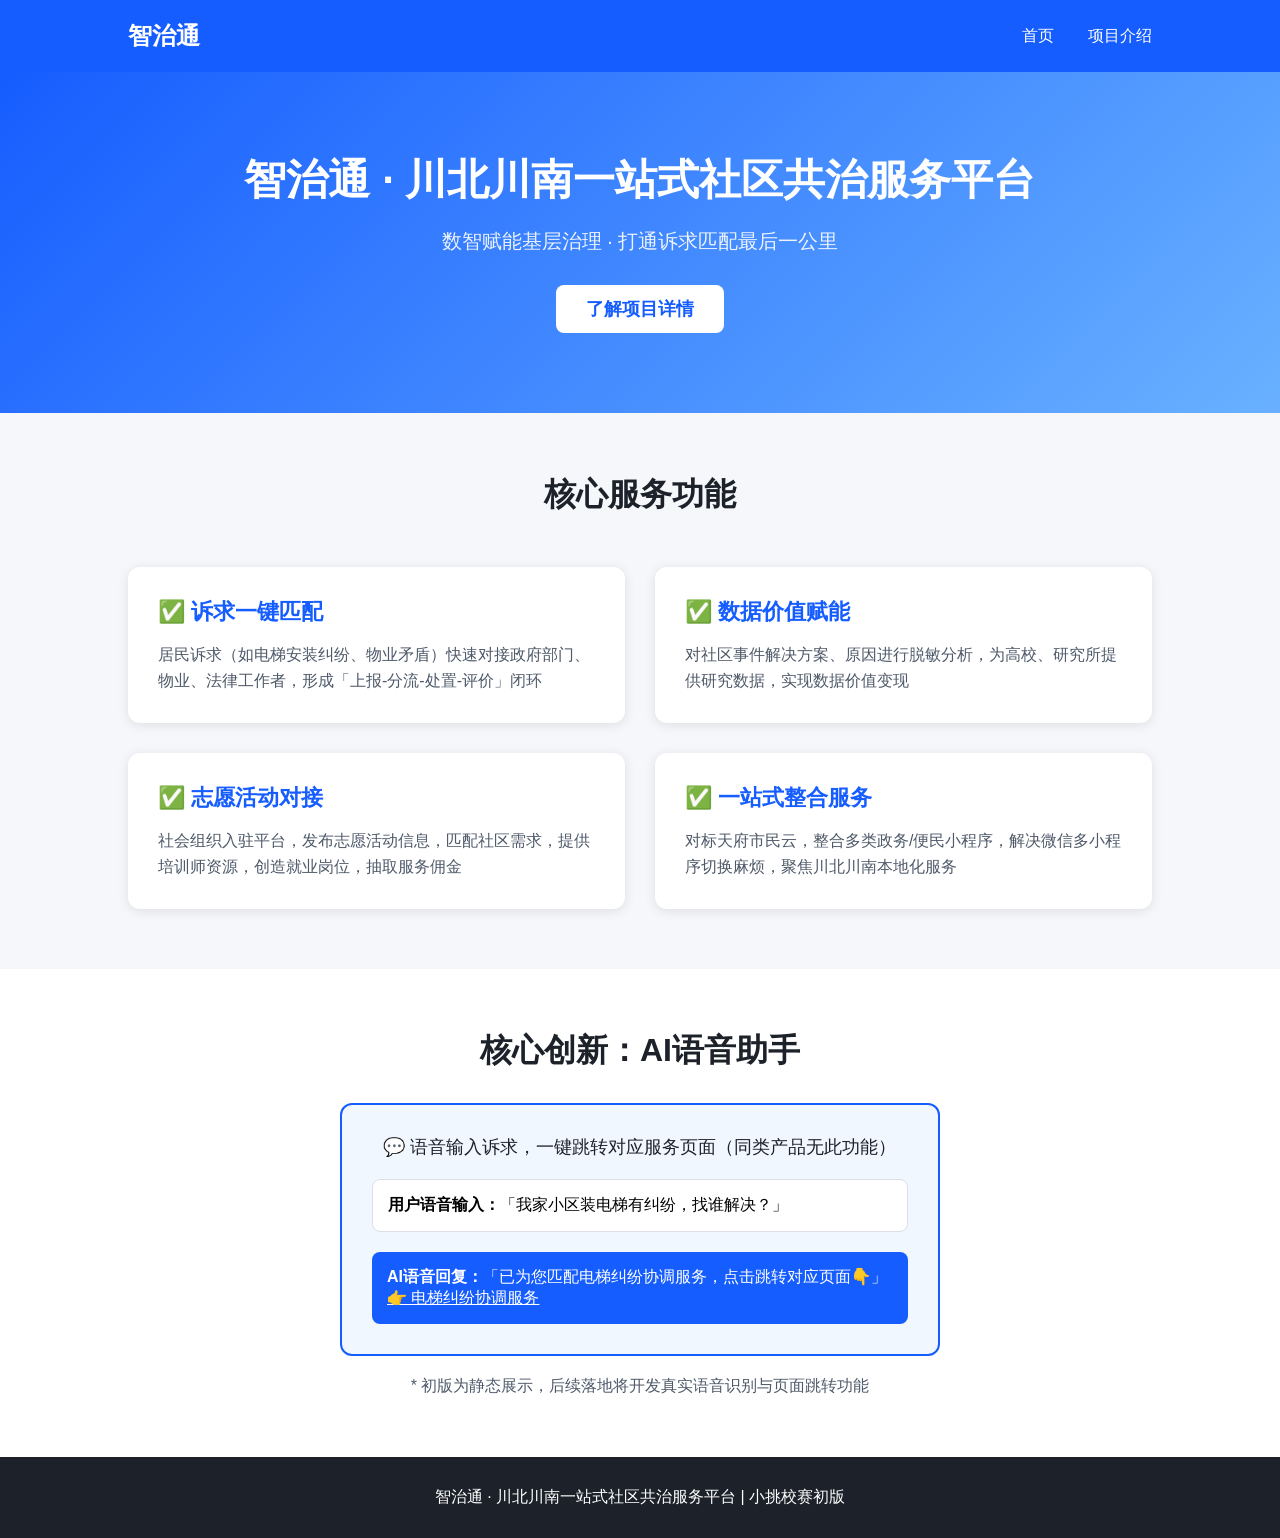
==== index.html @ 87e608eb "Add files via upload" ====
<!DOCTYPE html>
<html lang="zh-CN">
<head>
    <meta charset="UTF-8">
    <meta name="viewport" content="width=device-width, initial-scale=1.0">
    <title>智治通 - 川北川南一站式社区共治服务平台</title>
    <style>
        * {
            margin: 0;
            padding: 0;
            box-sizing: border-box;
            font-family: "微软雅黑", sans-serif;
        }
        /* 顶部导航 */
        .header {
            background: #165DFF;
            color: white;
            padding: 20px 10%;
            display: flex;
            justify-content: space-between;
            align-items: center;
        }
        .logo {
            font-size: 24px;
            font-weight: bold;
        }
        .nav a {
            color: white;
            text-decoration: none;
            margin-left: 30px;
            font-size: 16px;
        }
        /* 首页banner */
        .banner {
            background: linear-gradient(135deg, #165DFF 0%, #69b1ff 100%);
            color: white;
            padding: 80px 10%;
            text-align: center;
        }
        .banner h1 {
            font-size: 42px;
            margin-bottom: 20px;
        }
        .banner p {
            font-size: 20px;
            margin-bottom: 30px;
            opacity: 0.9;
        }
        .banner .btn {
            display: inline-block;
            background: white;
            color: #165DFF;
            padding: 12px 30px;
            border-radius: 8px;
            text-decoration: none;
            font-size: 18px;
            font-weight: bold;
        }
        /* 核心功能模块 */
        .features {
            padding: 60px 10%;
            background: #f5f7fa;
        }
        .features h2 {
            text-align: center;
            font-size: 32px;
            color: #1d2129;
            margin-bottom: 50px;
        }
        .feature-list {
            display: grid;
            grid-template-columns: repeat(2, 1fr);
            gap: 30px;
        }
        .feature-item {
            background: white;
            padding: 30px;
            border-radius: 12px;
            box-shadow: 0 2px 12px rgba(0,0,0,0.1);
        }
        .feature-item h3 {
            color: #165DFF;
            font-size: 22px;
            margin-bottom: 15px;
        }
        .feature-item p {
            color: #4e5969;
            font-size: 16px;
            line-height: 1.6;
        }
        /* AI语音创新模块 */
        .ai-section {
            padding: 60px 10%;
            background: white;
            text-align: center;
        }
        .ai-section h2 {
            font-size: 32px;
            color: #1d2129;
            margin-bottom: 30px;
        }
        .ai-demo {
            background: #f0f7ff;
            border: 2px solid #165DFF;
            border-radius: 12px;
            padding: 30px;
            max-width: 600px;
            margin: 0 auto;
        }
        .ai-demo p {
            font-size: 18px;
            color: #1d2129;
            margin-bottom: 15px;
        }
        .ai-demo .ai-input {
            background: white;
            border: 1px solid #dcdfe6;
            border-radius: 8px;
            padding: 15px;
            margin: 20px 0;
            text-align: left;
        }
        .ai-demo .ai-reply {
            background: #165DFF;
            color: white;
            border-radius: 8px;
            padding: 15px;
            text-align: left;
        }
        .ai-demo .ai-reply a {
            color: white;
            text-decoration: underline;
        }
        /* 底部 */
        .footer {
            background: #1d2129;
            color: white;
            text-align: center;
            padding: 30px 10%;
        }
    </style>
</head>
<body>
<!-- 顶部导航 -->
<div class="header">
    <div class="logo">智治通</div>
    <div class="nav">
        <a href="index.html">首页</a>
        <a href="project.html">项目介绍</a>
    </div>
</div>

<!-- 首页Banner -->
<div class="banner">
    <h1>智治通 · 川北川南一站式社区共治服务平台</h1>
    <p>数智赋能基层治理 · 打通诉求匹配最后一公里</p>
    <a href="project.html" class="btn">了解项目详情</a>
</div>

<!-- 核心功能模块 -->
<div class="features">
    <h2>核心服务功能</h2>
    <div class="feature-list">
        <div class="feature-item">
            <h3>✅ 诉求一键匹配</h3>
            <p>居民诉求（如电梯安装纠纷、物业矛盾）快速对接政府部门、物业、法律工作者，形成「上报-分流-处置-评价」闭环</p>
        </div>
        <div class="feature-item">
            <h3>✅ 数据价值赋能</h3>
            <p>对社区事件解决方案、原因进行脱敏分析，为高校、研究所提供研究数据，实现数据价值变现</p>
        </div>
        <div class="feature-item">
            <h3>✅ 志愿活动对接</h3>
            <p>社会组织入驻平台，发布志愿活动信息，匹配社区需求，提供培训师资源，创造就业岗位，抽取服务佣金</p>
        </div>
        <div class="feature-item">
            <h3>✅ 一站式整合服务</h3>
            <p>对标天府市民云，整合多类政务/便民小程序，解决微信多小程序切换麻烦，聚焦川北川南本地化服务</p>
        </div>
    </div>
</div>

<!-- AI语音创新模块（初版静态展示，后续可加真功能） -->
<div class="ai-section">
    <h2>核心创新：AI语音助手</h2>
    <div class="ai-demo">
        <p>💬 语音输入诉求，一键跳转对应服务页面（同类产品无此功能）</p>
        <div class="ai-input">
            <strong>用户语音输入：</strong>「我家小区装电梯有纠纷，找谁解决？」
        </div>
        <div class="ai-reply">
            <strong>AI语音回复：</strong>「已为您匹配电梯纠纷协调服务，点击跳转对应页面👇」<br>
            <a href="#">👉 电梯纠纷协调服务</a>
        </div>
    </div>
    <p style="margin-top:20px; color:#4e5969;">* 初版为静态展示，后续落地将开发真实语音识别与页面跳转功能</p>
</div>

<!-- 底部 -->
<div class="footer">
    <p>智治通 · 川北川南一站式社区共治服务平台 | 小挑校赛初版</p>
</div>
</body>
</html>
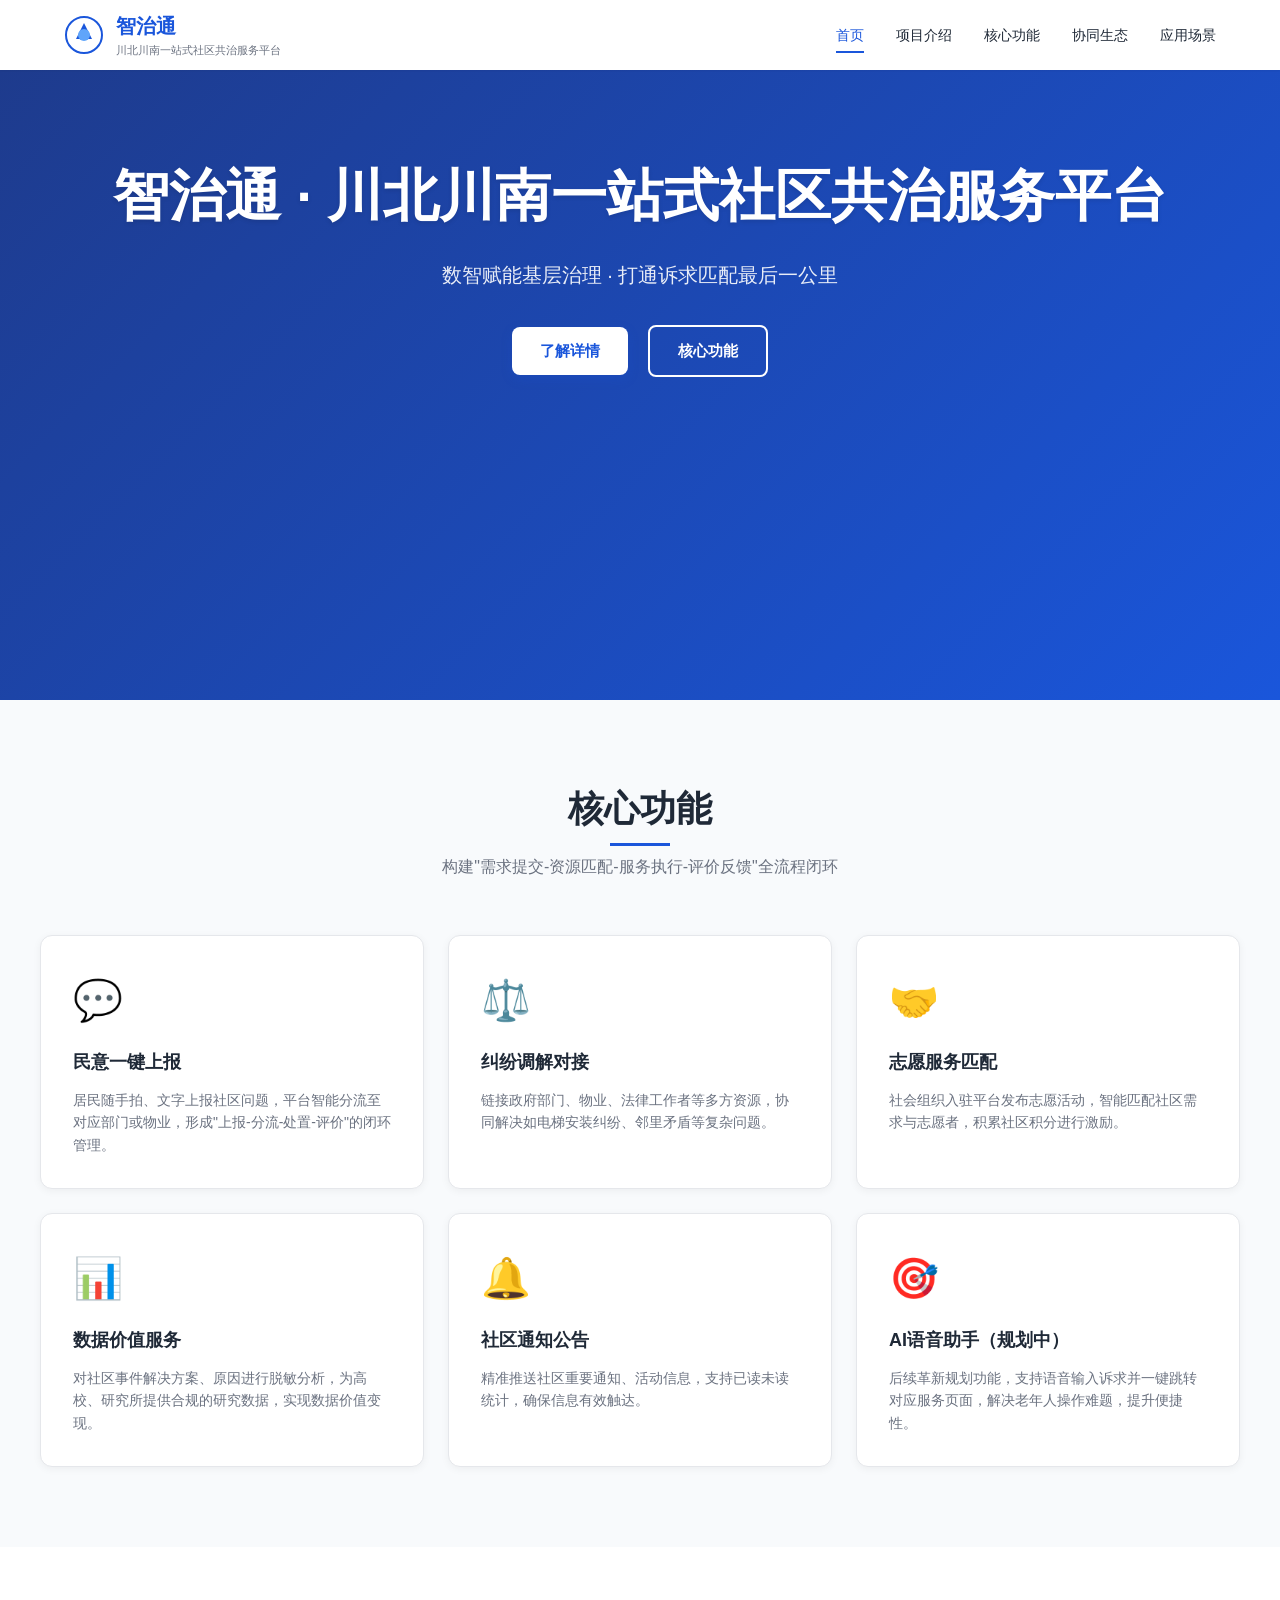
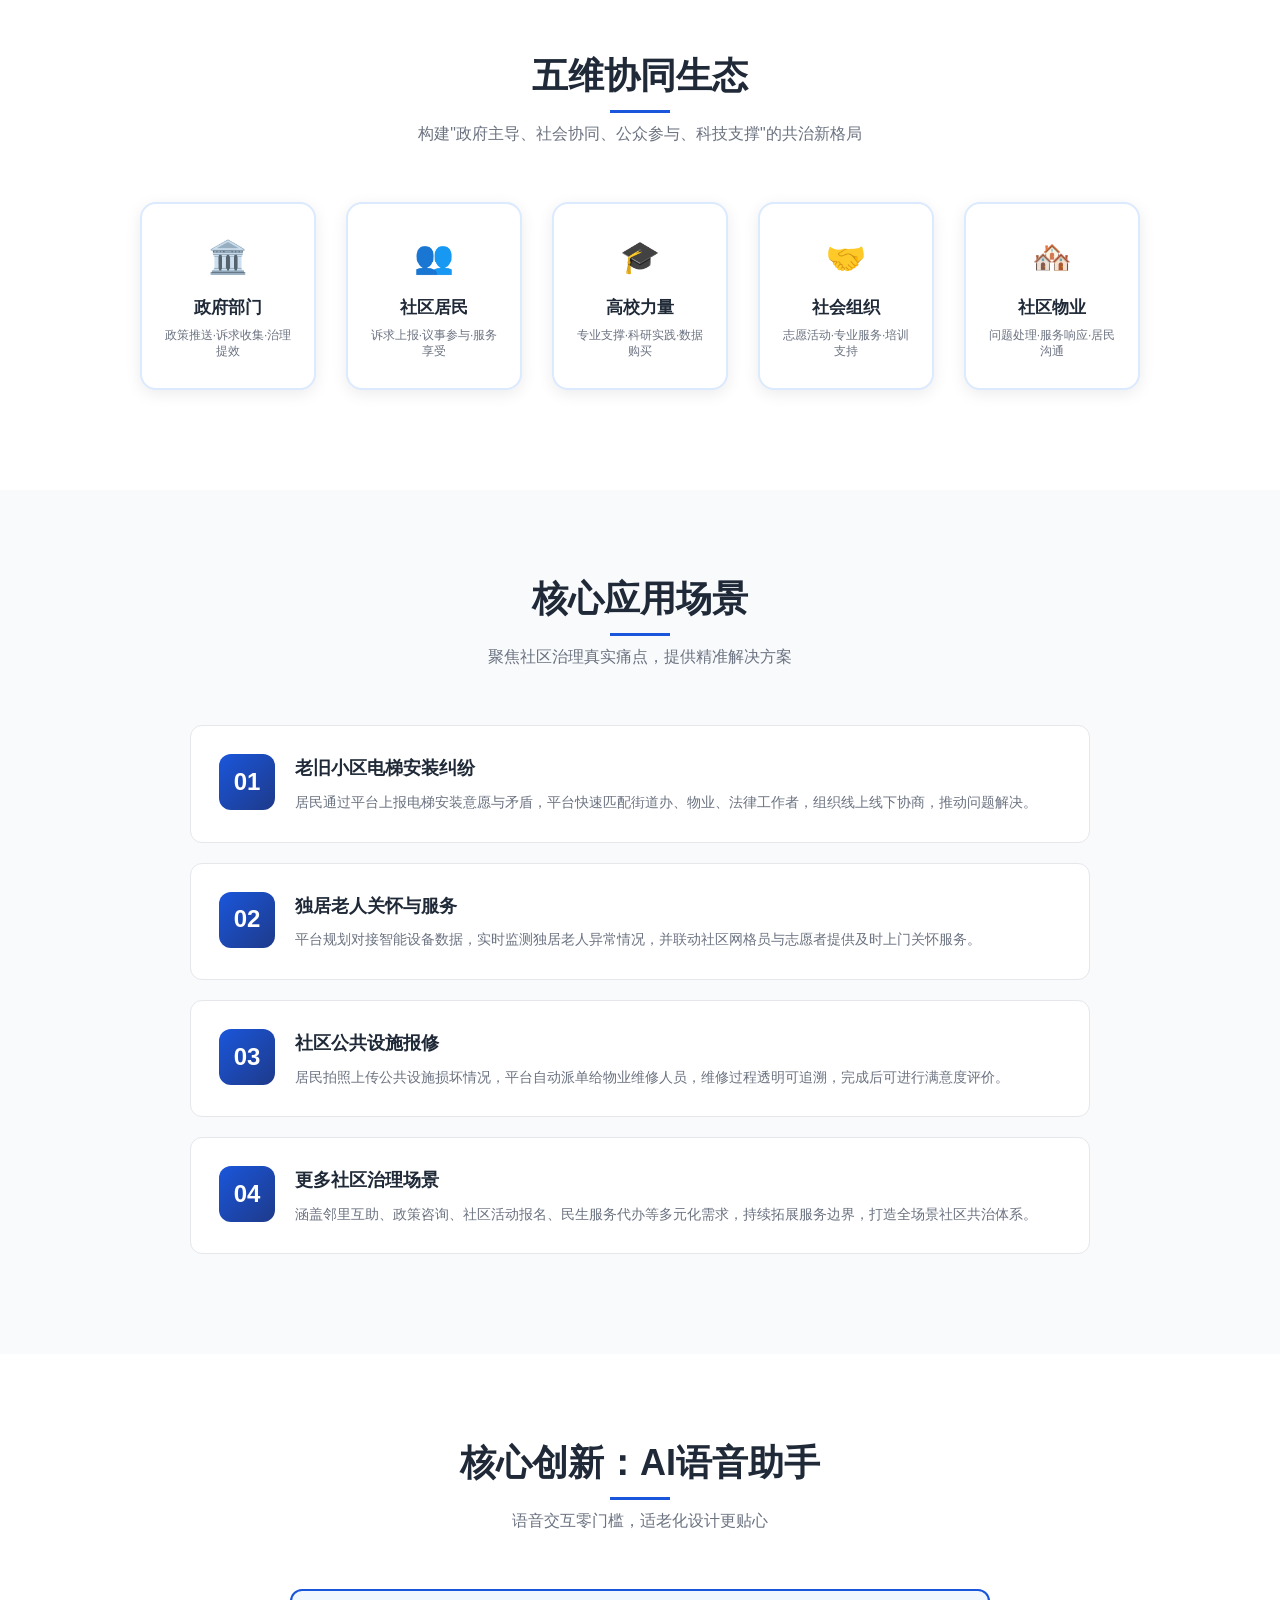
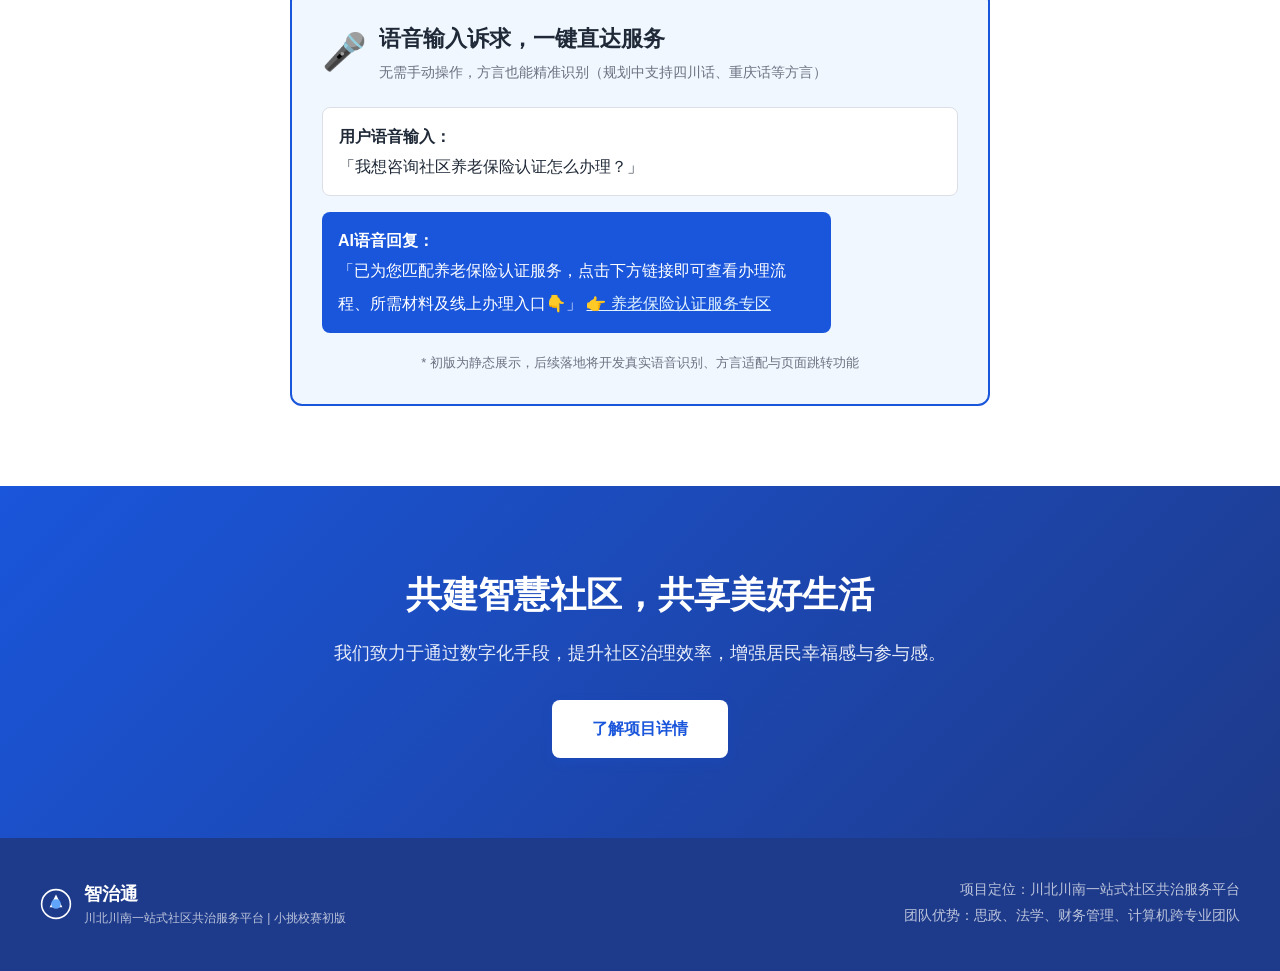
==== commit 25394c07: "Update index.html aa" ====
--- a/index.html
+++ b/index.html
@@ -1,204 +1,715 @@
 <!DOCTYPE html>
 <html lang="zh-CN">
 <head>
-    <meta charset="UTF-8">
-    <meta name="viewport" content="width=device-width, initial-scale=1.0">
-    <title>智治通 - 川北川南一站式社区共治服务平台</title>
-    <style>
-        * {
-            margin: 0;
-            padding: 0;
-            box-sizing: border-box;
-            font-family: "微软雅黑", sans-serif;
-        }
-        /* 顶部导航 */
-        .header {
-            background: #165DFF;
-            color: white;
-            padding: 20px 10%;
-            display: flex;
-            justify-content: space-between;
-            align-items: center;
-        }
-        .logo {
-            font-size: 24px;
-            font-weight: bold;
-        }
-        .nav a {
-            color: white;
-            text-decoration: none;
-            margin-left: 30px;
-            font-size: 16px;
-        }
-        /* 首页banner */
-        .banner {
-            background: linear-gradient(135deg, #165DFF 0%, #69b1ff 100%);
-            color: white;
-            padding: 80px 10%;
-            text-align: center;
-        }
-        .banner h1 {
-            font-size: 42px;
-            margin-bottom: 20px;
-        }
-        .banner p {
-            font-size: 20px;
-            margin-bottom: 30px;
-            opacity: 0.9;
-        }
-        .banner .btn {
-            display: inline-block;
-            background: white;
-            color: #165DFF;
-            padding: 12px 30px;
-            border-radius: 8px;
-            text-decoration: none;
-            font-size: 18px;
-            font-weight: bold;
-        }
-        /* 核心功能模块 */
-        .features {
-            padding: 60px 10%;
-            background: #f5f7fa;
-        }
-        .features h2 {
-            text-align: center;
-            font-size: 32px;
-            color: #1d2129;
-            margin-bottom: 50px;
-        }
-        .feature-list {
-            display: grid;
-            grid-template-columns: repeat(2, 1fr);
-            gap: 30px;
-        }
-        .feature-item {
-            background: white;
-            padding: 30px;
-            border-radius: 12px;
-            box-shadow: 0 2px 12px rgba(0,0,0,0.1);
-        }
-        .feature-item h3 {
-            color: #165DFF;
-            font-size: 22px;
-            margin-bottom: 15px;
-        }
-        .feature-item p {
-            color: #4e5969;
-            font-size: 16px;
-            line-height: 1.6;
-        }
-        /* AI语音创新模块 */
-        .ai-section {
-            padding: 60px 10%;
-            background: white;
-            text-align: center;
-        }
-        .ai-section h2 {
-            font-size: 32px;
-            color: #1d2129;
-            margin-bottom: 30px;
-        }
-        .ai-demo {
-            background: #f0f7ff;
-            border: 2px solid #165DFF;
-            border-radius: 12px;
-            padding: 30px;
-            max-width: 600px;
-            margin: 0 auto;
-        }
-        .ai-demo p {
-            font-size: 18px;
-            color: #1d2129;
-            margin-bottom: 15px;
-        }
-        .ai-demo .ai-input {
-            background: white;
-            border: 1px solid #dcdfe6;
-            border-radius: 8px;
-            padding: 15px;
-            margin: 20px 0;
-            text-align: left;
-        }
-        .ai-demo .ai-reply {
-            background: #165DFF;
-            color: white;
-            border-radius: 8px;
-            padding: 15px;
-            text-align: left;
-        }
-        .ai-demo .ai-reply a {
-            color: white;
-            text-decoration: underline;
-        }
-        /* 底部 */
-        .footer {
-            background: #1d2129;
-            color: white;
-            text-align: center;
-            padding: 30px 10%;
-        }
-    </style>
+  <meta charset="UTF-8">
+  <meta name="viewport" content="width=device-width, initial-scale=1.0">
+  <title>智治通 · 川北川南一站式社区共治服务平台</title>
+  <style>
+    /* ==================== 全局样式 ==================== */
+    * { margin: 0; padding: 0; box-sizing: border-box; }
+    body {
+      font-family: -apple-system, BlinkMacSystemFont, "Segoe UI", "PingFang SC", "Hiragino Sans GB", "Microsoft YaHei", sans-serif;
+      color: #1f2937;
+      background-color: #f8fafc;
+      line-height: 1.6;
+    }
+    /* ==================== 导航栏 ==================== */
+    .navbar {
+      background: #ffffff;
+      box-shadow: 0 1px 2px rgba(0,0,0,0.05);
+      position: fixed;
+      top: 0;
+      left: 0;
+      right: 0;
+      z-index: 1000;
+      height: 70px;
+    }
+    .nav-container {
+      max-width: 1200px;
+      margin: 0 auto;
+      padding: 0 24px;
+      height: 100%;
+      display: flex;
+      justify-content: space-between;
+      align-items: center;
+    }
+    .nav-brand {
+      display: flex;
+      align-items: center;
+      gap: 12px;
+    }
+    .brand-logo {
+      display: flex;
+      align-items: center;
+    }
+    .brand-text {
+      display: flex;
+      flex-direction: column;
+    }
+    .brand-name {
+      font-size: 20px;
+      font-weight: 700;
+      color: #1a56db;
+    }
+    .brand-slogan {
+      font-size: 11px;
+      color: #6b7280;
+    }
+    .nav-menu {
+      display: flex;
+      list-style: none;
+      gap: 32px;
+    }
+    .nav-menu a {
+      text-decoration: none;
+      color: #1f2937;
+      font-size: 14px;
+      font-weight: 500;
+      padding: 8px 0;
+      border-bottom: 2px solid transparent;
+      transition: all 0.3s;
+    }
+    .nav-menu a:hover, .nav-menu a.active {
+      color: #1a56db;
+      border-bottom-color: #1a56db;
+    }
+    /* ==================== Hero 区域 ==================== */
+    .hero {
+      background: linear-gradient(135deg, #1e3a8a 0%, #1a56db 100%);
+      color: white;
+      padding: 160px 24px 120px;
+      min-height: 700px;
+      position: relative;
+      overflow: hidden;
+    }
+    .hero::before {
+      content: '';
+      position: absolute;
+      top: 0;
+      left: 0;
+      right: 0;
+      bottom: 0;
+      /* 替换为社区相关背景图（邻里互动场景） */
+      background: url('https://picsum.photos/id/1048/1920/1080') center/cover;
+      opacity: 0.1;
+    }
+    .hero-container {
+      max-width: 1200px;
+      margin: 0 auto;
+      text-align: center;
+      position: relative;
+      z-index: 1;
+    }
+    .hero-title {
+      /* 标题字体放大 */
+      font-size: 56px;
+      font-weight: 700;
+      line-height: 1.3;
+      margin-bottom: 24px;
+      text-shadow: 0 2px 4px rgba(0,0,0,0.1);
+    }
+    .hero-subtitle {
+      /* 副标题字体放大 */
+      font-size: 20px;
+      line-height: 1.8;
+      color: rgba(255,255,255,0.9);
+      margin-bottom: 32px;
+    }
+    /* ==================== 按钮样式 ==================== */
+    .btn {
+      padding: 12px 28px;
+      border-radius: 8px;
+      font-size: 15px;
+      font-weight: 600;
+      border: none;
+      cursor: pointer;
+      transition: all 0.3s;
+      text-decoration: none;
+      display: inline-block;
+    }
+    .btn-primary {
+      background: #ffffff;
+      color: #1a56db;
+      box-shadow: 0 4px 12px rgba(26,86,219,0.2);
+    }
+    .btn-primary:hover {
+      transform: translateY(-2px);
+      box-shadow: 0 6px 16px rgba(26,86,219,0.3);
+    }
+    .btn-secondary {
+      background: transparent;
+      color: white;
+      border: 2px solid white;
+      margin-left: 16px;
+    }
+    .btn-secondary:hover {
+      background: rgba(255,255,255,0.1);
+    }
+    /* ==================== 通用 Section 样式 ==================== */
+    section {
+      padding: 80px 24px;
+    }
+    .section-container {
+      max-width: 1200px;
+      margin: 0 auto;
+    }
+    .section-header {
+      text-align: center;
+      margin-bottom: 56px;
+    }
+    .section-title {
+      font-size: 36px;
+      font-weight: 700;
+      color: #1f2937;
+      margin-bottom: 16px;
+      position: relative;
+      display: inline-block;
+    }
+    .section-title::after {
+      content: '';
+      position: absolute;
+      bottom: -8px;
+      left: 50%;
+      transform: translateX(-50%);
+      width: 60px;
+      height: 3px;
+      background: #1a56db;
+    }
+    .section-subtitle {
+      font-size: 16px;
+      color: #6b7280;
+    }
+    /* ==================== 核心功能 ==================== */
+    .features {
+      background: #f8fafc;
+    }
+    .features-grid {
+      display: grid;
+      grid-template-columns: repeat(auto-fit, minmax(350px, 1fr));
+      gap: 24px;
+    }
+    .feature-card {
+      background: #ffffff;
+      border-radius: 12px;
+      padding: 32px;
+      border: 1px solid #e5e7eb;
+      transition: all 0.3s;
+      box-shadow: 0 2px 8px rgba(0,0,0,0.05);
+    }
+    .feature-card:hover {
+      transform: translateY(-6px);
+      box-shadow: 0 8px 24px rgba(0,0,0,0.1);
+      border-color: #1a56db;
+    }
+    .feature-icon {
+      font-size: 40px;
+      margin-bottom: 16px;
+      color: #1a56db;
+    }
+    .feature-title {
+      font-size: 18px;
+      font-weight: 600;
+      color: #1f2937;
+      margin: 16px 0 12px;
+    }
+    .feature-desc {
+      font-size: 14px;
+      color: #6b7280;
+      line-height: 1.6;
+    }
+    /* ==================== 五维协同生态 ==================== */
+    .ecosystem {
+      background: #ffffff;
+      padding: 100px 24px;
+    }
+    .ecosystem-visual {
+      position: relative;
+      max-width: 1000px;
+      margin: 0 auto;
+      display: grid;
+      grid-template-columns: repeat(5, 1fr);
+      gap: 30px;
+    }
+    .ecosystem-node {
+      background: #ffffff;
+      border-radius: 16px;
+      padding: 28px 20px;
+      border: 2px solid #dbeafe;
+      box-shadow: 0 4px 16px rgba(0,0,0,0.08);
+      transition: all 0.3s;
+      text-align: center;
+    }
+    .ecosystem-node:hover {
+      transform: translateY(-8px);
+      box-shadow: 0 8px 24px rgba(26,86,219,0.15);
+      border-color: #1a56db;
+    }
+    .node-icon {
+      font-size: 32px;
+      margin-bottom: 10px;
+      color: #1a56db;
+    }
+    .node-title {
+      font-size: 17px;
+      font-weight: 700;
+      color: #1f2937;
+      margin-bottom: 6px;
+    }
+    .node-desc {
+      font-size: 12px;
+      color: #6b7280;
+      line-height: 1.4;
+    }
+    /* ==================== 应用场景 ==================== */
+    .scenarios {
+      background: #f8fafc;
+    }
+    .scenario-list {
+      max-width: 900px;
+      margin: 0 auto;
+    }
+    .scenario-item {
+      display: flex;
+      gap: 20px;
+      background: #ffffff;
+      border-radius: 12px;
+      padding: 28px;
+      margin-bottom: 20px;
+      border: 1px solid #e5e7eb;
+      transition: all 0.3s;
+    }
+    .scenario-item:hover {
+      box-shadow: 0 6px 16px rgba(0,0,0,0.08);
+    }
+    .scenario-number {
+      width: 56px;
+      height: 56px;
+      background: linear-gradient(135deg, #1a56db 0%, #1e3a8a 100%);
+      color: white;
+      font-size: 24px;
+      font-weight: 700;
+      border-radius: 12px;
+      display: flex;
+      align-items: center;
+      justify-content: center;
+      flex-shrink: 0;
+    }
+    .scenario-title {
+      font-size: 18px;
+      font-weight: 600;
+      color: #1f2937;
+      margin-bottom: 8px;
+    }
+    .scenario-desc {
+      font-size: 14px;
+      color: #6b7280;
+    }
+    /* ==================== AI语音助手模块 ==================== */
+    .ai-section {
+      background: #ffffff;
+      padding: 80px 24px;
+    }
+    .ai-demo {
+      background: #f0f7ff;
+      border: 2px solid #1a56db;
+      border-radius: 12px;
+      padding: 30px;
+      max-width: 700px;
+      margin: 0 auto;
+    }
+    .ai-demo-header {
+      display: flex;
+      align-items: center;
+      gap: 12px;
+      margin-bottom: 24px;
+    }
+    .ai-icon {
+      font-size: 36px;
+      color: #1a56db;
+    }
+    .ai-header-text h3 {
+      font-size: 22px;
+      color: #1f2937;
+      margin-bottom: 4px;
+    }
+    .ai-header-text p {
+      font-size: 14px;
+      color: #6b7280;
+    }
+    .ai-interaction {
+      display: flex;
+      flex-direction: column;
+      gap: 16px;
+    }
+    .ai-input, .ai-reply {
+      border-radius: 8px;
+      padding: 16px;
+      text-align: left;
+    }
+    .ai-input {
+      background: white;
+      border: 1px solid #dcdfe6;
+    }
+    .ai-reply {
+      background: #1a56db;
+      color: white;
+      align-self: flex-start;
+      max-width: 80%;
+    }
+    .ai-input strong, .ai-reply strong {
+      display: block;
+      margin-bottom: 4px;
+    }
+    .ai-note {
+      margin-top: 20px;
+      font-size: 13px;
+      color: #6b7280;
+      text-align: center;
+    }
+    /* ==================== CTA 区域 ==================== */
+    .cta {
+      background: linear-gradient(135deg, #1a56db 0%, #1e3a8a 100%);
+      color: white;
+      text-align: center;
+      padding: 80px 24px;
+    }
+    .cta-container {
+      max-width: 800px;
+      margin: 0 auto;
+    }
+    .cta-title {
+      font-size: 36px;
+      font-weight: 700;
+      margin-bottom: 16px;
+    }
+    .cta-subtitle {
+      font-size: 18px;
+      color: rgba(255,255,255,0.9);
+      margin-bottom: 32px;
+    }
+    .cta-buttons {
+      display: flex;
+      justify-content: center;
+      gap: 16px;
+    }
+    .btn-outline {
+      background: transparent;
+      border: 2px solid white;
+      color: white;
+    }
+    .btn-outline:hover {
+      background: rgba(255,255,255,0.1);
+    }
+    .btn-large {
+      padding: 16px 40px;
+      font-size: 16px;
+    }
+    /* ==================== 页脚 ==================== */
+    .footer {
+      background: #1e3a8a;
+      color: white;
+      padding: 40px 24px;
+    }
+    .footer-container {
+      max-width: 1200px;
+      margin: 0 auto;
+      display: flex;
+      justify-content: space-between;
+      align-items: center;
+    }
+    .footer-brand {
+      display: flex;
+      align-items: center;
+      gap: 12px;
+    }
+    .footer-brand-name {
+      font-size: 18px;
+      font-weight: 600;
+    }
+    .footer-brand-slogan {
+      font-size: 12px;
+      color: rgba(255,255,255,0.7);
+    }
+    .footer-info {
+      text-align: right;
+    }
+    .footer-info p {
+      font-size: 14px;
+      color: rgba(255,255,255,0.7);
+      margin-bottom: 4px;
+    }
+    /* ==================== 响应式适配 ==================== */
+    @media (max-width: 968px) {
+      .hero-title {
+        font-size: 38px;
+      }
+      .hero-subtitle {
+        font-size: 18px;
+      }
+      .ai-demo {
+        padding: 24px;
+      }
+    }
+    @media (max-width: 640px) {
+      .nav-menu {
+        display: none;
+      }
+      .hero {
+        padding: 100px 16px 60px;
+      }
+      .hero-title {
+        font-size: 32px;
+      }
+      .hero-subtitle {
+        font-size: 16px;
+      }
+      .features-grid {
+        grid-template-columns: 1fr;
+      }
+      .footer-container {
+        flex-direction: column;
+        gap: 24px;
+        text-align: center;
+      }
+      .ecosystem-node {
+        min-width: 120px;
+        padding: 20px 16px;
+      }
+      .ecosystem-visual {
+        grid-template-columns: repeat(2, 1fr);
+        gap: 20px;
+      }
+      .scenario-item {
+        padding: 20px;
+      }
+      .ai-reply {
+        max-width: 100%;
+      }
+    }
+  </style>
 </head>
 <body>
-<!-- 顶部导航 -->
-<div class="header">
-    <div class="logo">智治通</div>
-    <div class="nav">
-        <a href="index.html">首页</a>
-        <a href="project.html">项目介绍</a>
-    </div>
-</div>
-
-<!-- 首页Banner -->
-<div class="banner">
-    <h1>智治通 · 川北川南一站式社区共治服务平台</h1>
-    <p>数智赋能基层治理 · 打通诉求匹配最后一公里</p>
-    <a href="project.html" class="btn">了解项目详情</a>
-</div>
-
-<!-- 核心功能模块 -->
-<div class="features">
-    <h2>核心服务功能</h2>
-    <div class="feature-list">
-        <div class="feature-item">
-            <h3>✅ 诉求一键匹配</h3>
-            <p>居民诉求（如电梯安装纠纷、物业矛盾）快速对接政府部门、物业、法律工作者，形成「上报-分流-处置-评价」闭环</p>
-        </div>
-        <div class="feature-item">
-            <h3>✅ 数据价值赋能</h3>
-            <p>对社区事件解决方案、原因进行脱敏分析，为高校、研究所提供研究数据，实现数据价值变现</p>
-        </div>
-        <div class="feature-item">
-            <h3>✅ 志愿活动对接</h3>
-            <p>社会组织入驻平台，发布志愿活动信息，匹配社区需求，提供培训师资源，创造就业岗位，抽取服务佣金</p>
-        </div>
-        <div class="feature-item">
-            <h3>✅ 一站式整合服务</h3>
-            <p>对标天府市民云，整合多类政务/便民小程序，解决微信多小程序切换麻烦，聚焦川北川南本地化服务</p>
-        </div>
-    </div>
-</div>
-
-<!-- AI语音创新模块（初版静态展示，后续可加真功能） -->
-<div class="ai-section">
-    <h2>核心创新：AI语音助手</h2>
-    <div class="ai-demo">
-        <p>💬 语音输入诉求，一键跳转对应服务页面（同类产品无此功能）</p>
-        <div class="ai-input">
-            <strong>用户语音输入：</strong>「我家小区装电梯有纠纷，找谁解决？」
-        </div>
-        <div class="ai-reply">
-            <strong>AI语音回复：</strong>「已为您匹配电梯纠纷协调服务，点击跳转对应页面👇」<br>
-            <a href="#">👉 电梯纠纷协调服务</a>
-        </div>
-    </div>
-    <p style="margin-top:20px; color:#4e5969;">* 初版为静态展示，后续落地将开发真实语音识别与页面跳转功能</p>
-</div>
-
-<!-- 底部 -->
-<div class="footer">
-    <p>智治通 · 川北川南一站式社区共治服务平台 | 小挑校赛初版</p>
-</div>
+<!-- 导航栏 -->
+<nav class="navbar">
+  <div class="nav-container">
+    <div class="nav-brand">
+      <div class="brand-logo">
+        <svg width="40" height="40" viewBox="0 0 40 40" fill="none">
+          <circle cx="20" cy="20" r="18" stroke="#1a56db" stroke-width="2"/>
+          <path d="M20 8L28 24H12L20 8Z" fill="#1a56db"/>
+          <circle cx="20" cy="20" r="6" fill="#60a5fa"/>
+        </svg>
+      </div>
+      <div class="brand-text">
+        <span class="brand-name">智治通</span>
+        <span class="brand-slogan">川北川南一站式社区共治服务平台</span>
+      </div>
+    </div>
+    <ul class="nav-menu">
+      <li><a href="index.html" class="active">首页</a></li>
+      <li><a href="project.html">项目介绍</a></li>
+      <li><a href="#features">核心功能</a></li>
+      <li><a href="#ecosystem">协同生态</a></li>
+      <li><a href="#scenarios">应用场景</a></li>
+    </ul>
+  </div>
+</nav>
+<!-- 首页主体 -->
+<main>
+  <!-- Hero 区域 -->
+  <section class="hero">
+    <div class="hero-container">
+      <div class="hero-content">
+        <h1 class="hero-title">
+          智治通 · 川北川南一站式社区共治服务平台
+        </h1>
+        <p class="hero-subtitle">
+          数智赋能基层治理 · 打通诉求匹配最后一公里
+        </p>
+        <div class="hero-cta">
+          <a href="project.html" class="btn btn-primary">了解详情</a>
+          <a href="#features" class="btn btn-secondary">核心功能</a>
+        </div>
+      </div>
+    </div>
+  </section>
+  <!-- 核心功能 -->
+  <section id="features" class="features">
+    <div class="section-container">
+      <div class="section-header">
+        <h2 class="section-title">核心功能</h2>
+        <p class="section-subtitle">构建"需求提交-资源匹配-服务执行-评价反馈"全流程闭环</p>
+      </div>
+      <div class="features-grid">
+        <div class="feature-card">
+          <div class="feature-icon">💬</div>
+          <h3 class="feature-title">民意一键上报</h3>
+          <p class="feature-desc">居民随手拍、文字上报社区问题，平台智能分流至对应部门或物业，形成"上报-分流-处置-评价"的闭环管理。</p>
+        </div>
+        <div class="feature-card">
+          <div class="feature-icon">⚖️</div>
+          <h3 class="feature-title">纠纷调解对接</h3>
+          <p class="feature-desc">链接政府部门、物业、法律工作者等多方资源，协同解决如电梯安装纠纷、邻里矛盾等复杂问题。</p>
+        </div>
+        <div class="feature-card">
+          <div class="feature-icon">🤝</div>
+          <h3 class="feature-title">志愿服务匹配</h3>
+          <p class="feature-desc">社会组织入驻平台发布志愿活动，智能匹配社区需求与志愿者，积累社区积分进行激励。</p>
+        </div>
+        <div class="feature-card">
+          <div class="feature-icon">📊</div>
+          <h3 class="feature-title">数据价值服务</h3>
+          <p class="feature-desc">对社区事件解决方案、原因进行脱敏分析，为高校、研究所提供合规的研究数据，实现数据价值变现。</p>
+        </div>
+        <div class="feature-card">
+          <div class="feature-icon">🔔</div>
+          <h3 class="feature-title">社区通知公告</h3>
+          <p class="feature-desc">精准推送社区重要通知、活动信息，支持已读未读统计，确保信息有效触达。</p>
+        </div>
+        <div class="feature-card">
+          <div class="feature-icon">🎯</div>
+          <h3 class="feature-title">AI语音助手（规划中）</h3>
+          <p class="feature-desc">后续革新规划功能，支持语音输入诉求并一键跳转对应服务页面，解决老年人操作难题，提升便捷性。</p>
+        </div>
+      </div>
+    </div>
+  </section>
+  <!-- 五维协同生态 -->
+  <section id="ecosystem" class="ecosystem">
+    <div class="section-container">
+      <div class="section-header">
+        <h2 class="section-title">五维协同生态</h2>
+        <p class="section-subtitle">构建"政府主导、社会协同、公众参与、科技支撑"的共治新格局</p>
+      </div>
+      <div class="ecosystem-visual">
+        <div class="ecosystem-node">
+          <div class="node-icon">🏛️</div>
+          <div class="node-title">政府部门</div>
+          <div class="node-desc">政策推送·诉求收集·治理提效</div>
+        </div>
+        <div class="ecosystem-node">
+          <div class="node-icon">👥</div>
+          <div class="node-title">社区居民</div>
+          <div class="node-desc">诉求上报·议事参与·服务享受</div>
+        </div>
+        <div class="ecosystem-node">
+          <div class="node-icon">🎓</div>
+          <div class="node-title">高校力量</div>
+          <div class="node-desc">专业支撑·科研实践·数据购买</div>
+        </div>
+        <div class="ecosystem-node">
+          <div class="node-icon">🤝</div>
+          <div class="node-title">社会组织</div>
+          <div class="node-desc">志愿活动·专业服务·培训支持</div>
+        </div>
+        <div class="ecosystem-node">
+          <div class="node-icon">🏘️</div>
+          <div class="node-title">社区物业</div>
+          <div class="node-desc">问题处理·服务响应·居民沟通</div>
+        </div>
+      </div>
+    </div>
+  </section>
+  <!-- 应用场景 -->
+  <section id="scenarios" class="scenarios">
+    <div class="section-container">
+      <div class="section-header">
+        <h2 class="section-title">核心应用场景</h2>
+        <p class="section-subtitle">聚焦社区治理真实痛点，提供精准解决方案</p>
+      </div>
+      <div class="scenario-list">
+        <div class="scenario-item">
+          <div class="scenario-number">01</div>
+          <div>
+            <h3 class="scenario-title">老旧小区电梯安装纠纷</h3>
+            <p class="scenario-desc">居民通过平台上报电梯安装意愿与矛盾，平台快速匹配街道办、物业、法律工作者，组织线上线下协商，推动问题解决。</p>
+          </div>
+        </div>
+        <div class="scenario-item">
+          <div class="scenario-number">02</div>
+          <div>
+            <h3 class="scenario-title">独居老人关怀与服务</h3>
+            <p class="scenario-desc">平台规划对接智能设备数据，实时监测独居老人异常情况，并联动社区网格员与志愿者提供及时上门关怀服务。</p>
+          </div>
+        </div>
+        <div class="scenario-item">
+          <div class="scenario-number">03</div>
+          <div>
+            <h3 class="scenario-title">社区公共设施报修</h3>
+            <p class="scenario-desc">居民拍照上传公共设施损坏情况，平台自动派单给物业维修人员，维修过程透明可追溯，完成后可进行满意度评价。</p>
+          </div>
+        </div>
+        <!-- 新增04应用场景（省略式） -->
+        <div class="scenario-item">
+          <div class="scenario-number">04</div>
+          <div>
+            <h3 class="scenario-title">更多社区治理场景</h3>
+            <p class="scenario-desc">涵盖邻里互助、政策咨询、社区活动报名、民生服务代办等多元化需求，持续拓展服务边界，打造全场景社区共治体系。</p>
+          </div>
+        </div>
+      </div>
+    </div>
+  </section>
+  <!-- 新增AI语音助手模块 -->
+  <section class="ai-section" id="ai-assistant">
+    <div class="section-container">
+      <div class="section-header">
+        <h2 class="section-title">核心创新：AI语音助手</h2>
+        <p class="section-subtitle">语音交互零门槛，适老化设计更贴心</p>
+      </div>
+      <div class="ai-demo">
+        <div class="ai-demo-header">
+          <div class="ai-icon">🎤</div>
+          <div class="ai-header-text">
+            <h3>语音输入诉求，一键直达服务</h3>
+            <p>无需手动操作，方言也能精准识别（规划中支持四川话、重庆话等方言）</p>
+          </div>
+        </div>
+        <div class="ai-interaction">
+          <div class="ai-input">
+            <strong>用户语音输入：</strong>「我想咨询社区养老保险认证怎么办理？」
+          </div>
+          <div class="ai-reply">
+            <strong>AI语音回复：</strong>「已为您匹配养老保险认证服务，点击下方链接即可查看办理流程、所需材料及线上办理入口👇」
+            <a href="#" style="color: #e0f2fe; text-decoration: underline; display: inline-block; margin-top: 8px;">👉 养老保险认证服务专区</a>
+          </div>
+        </div>
+        <p class="ai-note">* 初版为静态展示，后续落地将开发真实语音识别、方言适配与页面跳转功能</p>
+      </div>
+    </div>
+  </section>
+  <!-- 行动号召 -->
+  <section class="cta">
+    <div class="cta-container">
+      <h2 class="cta-title">共建智慧社区，共享美好生活</h2>
+      <p class="cta-subtitle">我们致力于通过数字化手段，提升社区治理效率，增强居民幸福感与参与感。</p>
+      <div class="cta-buttons">
+        <a href="project.html" class="btn btn-primary btn-large">了解项目详情</a>
+      </div>
+    </div>
+  </section>
+</main>
+<!-- 页脚 -->
+<footer class="footer">
+  <div class="footer-container">
+    <div class="footer-brand">
+      <div class="brand-logo">
+        <svg width="32" height="32" viewBox="0 0 40 40" fill="none">
+          <circle cx="20" cy="20" r="18" stroke="white" stroke-width="2"/>
+          <path d="M20 8L28 24H12L20 8Z" fill="white"/>
+          <circle cx="20" cy="20" r="6" fill="#60a5fa"/>
+        </svg>
+      </div>
+      <div class="brand-text">
+        <span class="footer-brand-name">智治通</span>
+        <span class="footer-brand-slogan">川北川南一站式社区共治服务平台 | 小挑校赛初版</span>
+      </div>
+    </div>
+    <div class="footer-info">
+      <p>项目定位：川北川南一站式社区共治服务平台</p>
+      <p>团队优势：思政、法学、财务管理、计算机跨专业团队</p>
+    </div>
+  </div>
+</footer>
 </body>
-</html>+</html>
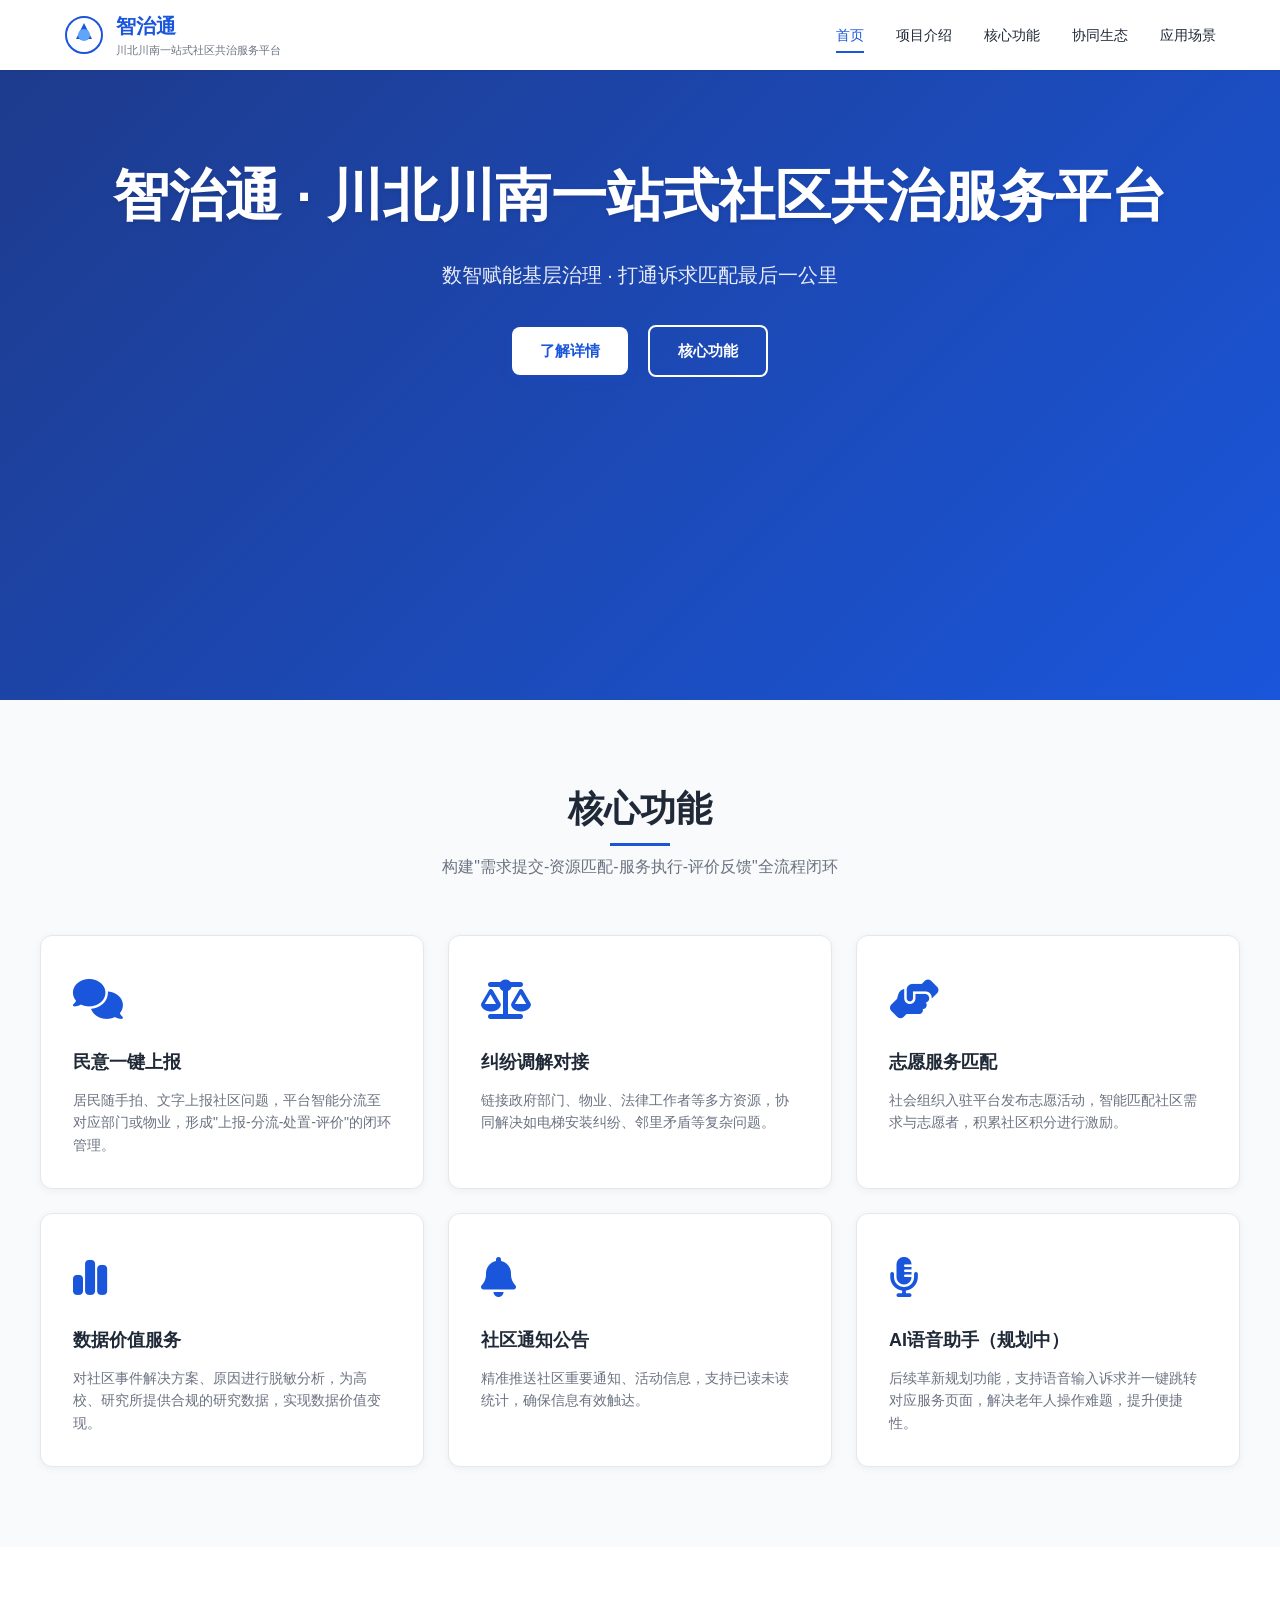
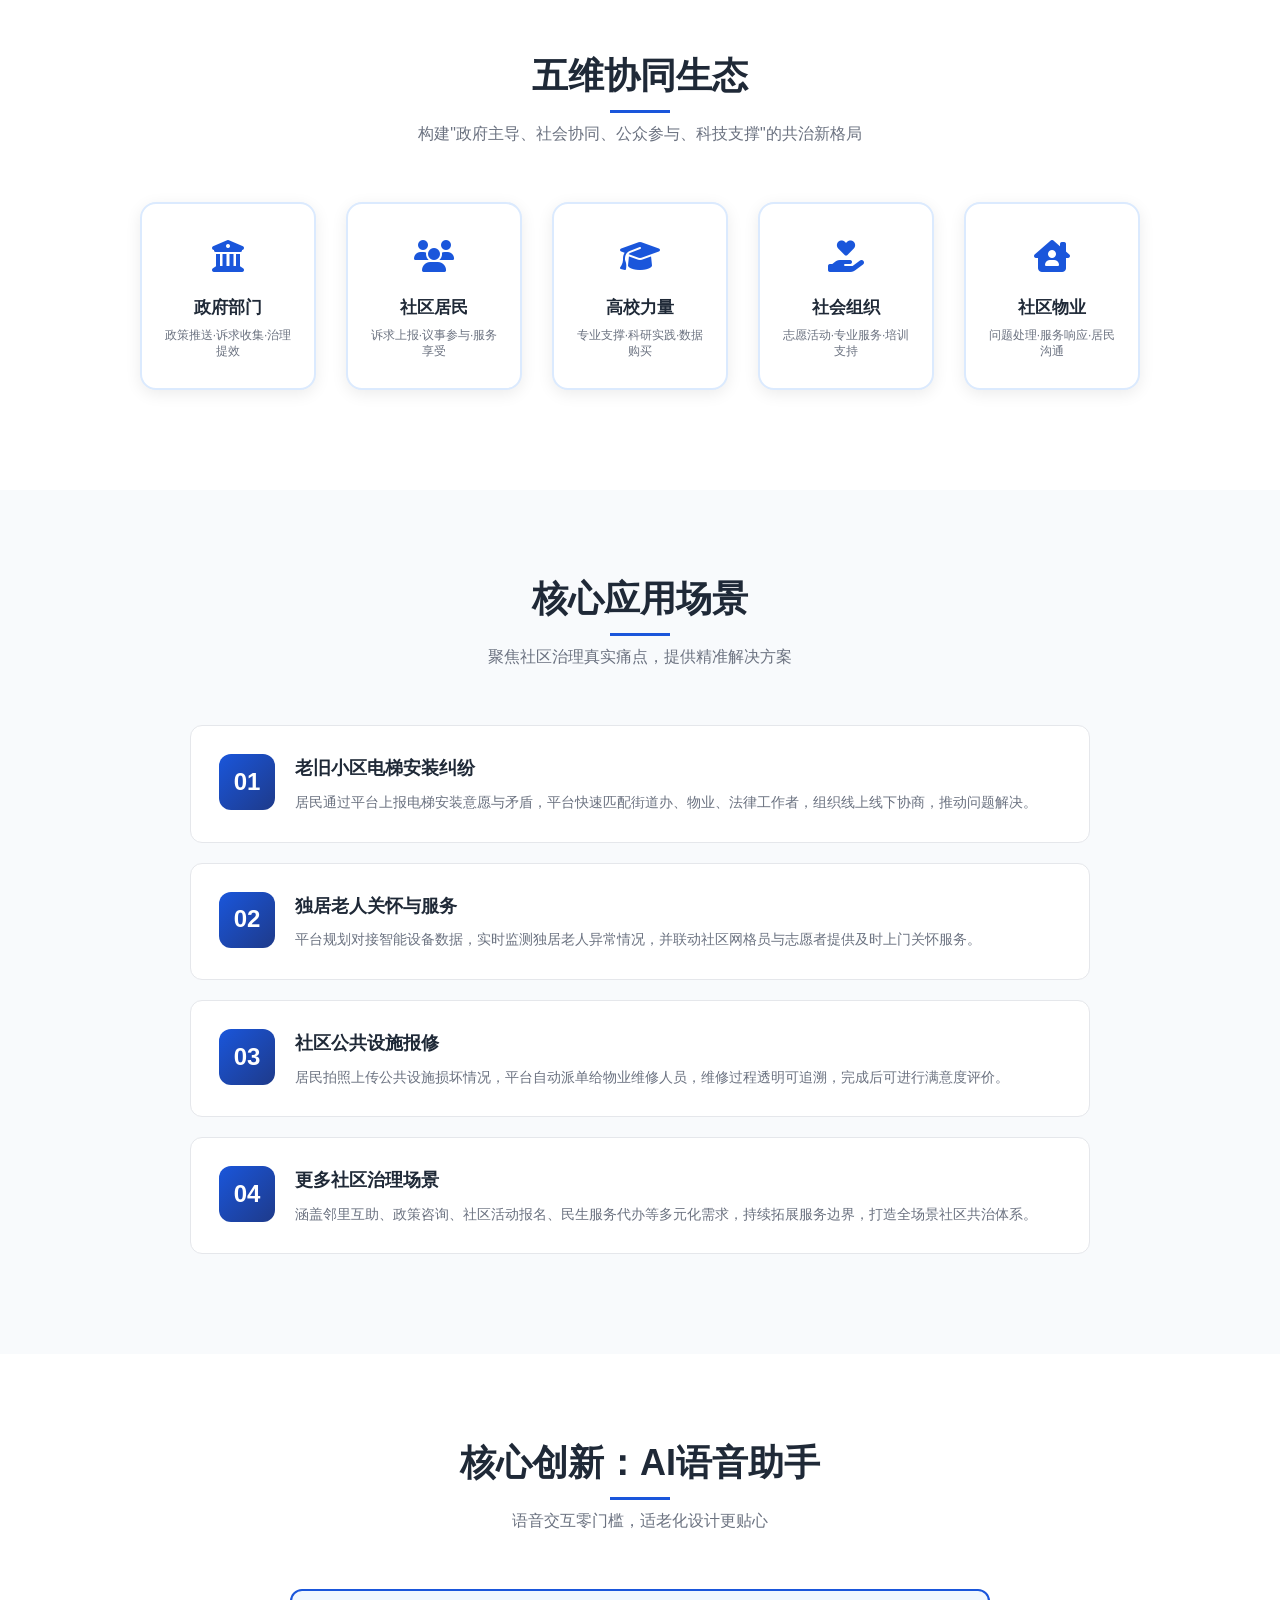
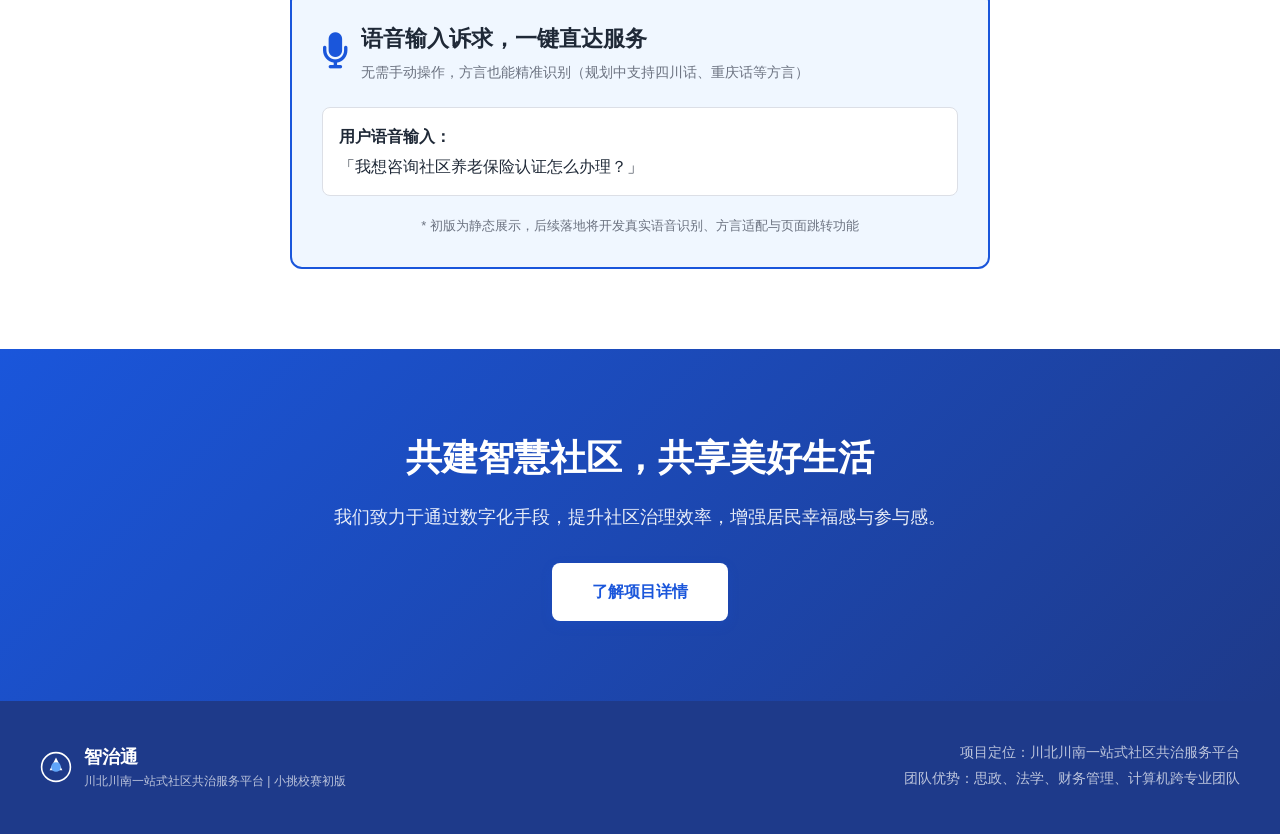
==== commit fc907453: "Update index.html 矢量图标等优化" ====
--- a/index.html
+++ b/index.html
@@ -1,715 +1,815 @@
 <!DOCTYPE html>
 <html lang="zh-CN">
 <head>
-  <meta charset="UTF-8">
-  <meta name="viewport" content="width=device-width, initial-scale=1.0">
-  <title>智治通 · 川北川南一站式社区共治服务平台</title>
-  <style>
-    /* ==================== 全局样式 ==================== */
-    * { margin: 0; padding: 0; box-sizing: border-box; }
-    body {
-      font-family: -apple-system, BlinkMacSystemFont, "Segoe UI", "PingFang SC", "Hiragino Sans GB", "Microsoft YaHei", sans-serif;
-      color: #1f2937;
-      background-color: #f8fafc;
-      line-height: 1.6;
-    }
-    /* ==================== 导航栏 ==================== */
-    .navbar {
-      background: #ffffff;
-      box-shadow: 0 1px 2px rgba(0,0,0,0.05);
-      position: fixed;
-      top: 0;
-      left: 0;
-      right: 0;
-      z-index: 1000;
-      height: 70px;
-    }
-    .nav-container {
-      max-width: 1200px;
-      margin: 0 auto;
-      padding: 0 24px;
-      height: 100%;
-      display: flex;
-      justify-content: space-between;
-      align-items: center;
-    }
-    .nav-brand {
-      display: flex;
-      align-items: center;
-      gap: 12px;
-    }
-    .brand-logo {
-      display: flex;
-      align-items: center;
-    }
-    .brand-text {
-      display: flex;
-      flex-direction: column;
-    }
-    .brand-name {
-      font-size: 20px;
-      font-weight: 700;
-      color: #1a56db;
-    }
-    .brand-slogan {
-      font-size: 11px;
-      color: #6b7280;
-    }
-    .nav-menu {
-      display: flex;
-      list-style: none;
-      gap: 32px;
-    }
-    .nav-menu a {
-      text-decoration: none;
-      color: #1f2937;
-      font-size: 14px;
-      font-weight: 500;
-      padding: 8px 0;
-      border-bottom: 2px solid transparent;
-      transition: all 0.3s;
-    }
-    .nav-menu a:hover, .nav-menu a.active {
-      color: #1a56db;
-      border-bottom-color: #1a56db;
-    }
-    /* ==================== Hero 区域 ==================== */
-    .hero {
-      background: linear-gradient(135deg, #1e3a8a 0%, #1a56db 100%);
-      color: white;
-      padding: 160px 24px 120px;
-      min-height: 700px;
-      position: relative;
-      overflow: hidden;
-    }
-    .hero::before {
-      content: '';
-      position: absolute;
-      top: 0;
-      left: 0;
-      right: 0;
-      bottom: 0;
-      /* 替换为社区相关背景图（邻里互动场景） */
-      background: url('https://picsum.photos/id/1048/1920/1080') center/cover;
-      opacity: 0.1;
-    }
-    .hero-container {
-      max-width: 1200px;
-      margin: 0 auto;
-      text-align: center;
-      position: relative;
-      z-index: 1;
-    }
-    .hero-title {
-      /* 标题字体放大 */
-      font-size: 56px;
-      font-weight: 700;
-      line-height: 1.3;
-      margin-bottom: 24px;
-      text-shadow: 0 2px 4px rgba(0,0,0,0.1);
-    }
-    .hero-subtitle {
-      /* 副标题字体放大 */
-      font-size: 20px;
-      line-height: 1.8;
-      color: rgba(255,255,255,0.9);
-      margin-bottom: 32px;
-    }
-    /* ==================== 按钮样式 ==================== */
-    .btn {
-      padding: 12px 28px;
-      border-radius: 8px;
-      font-size: 15px;
-      font-weight: 600;
-      border: none;
-      cursor: pointer;
-      transition: all 0.3s;
-      text-decoration: none;
-      display: inline-block;
-    }
-    .btn-primary {
-      background: #ffffff;
-      color: #1a56db;
-      box-shadow: 0 4px 12px rgba(26,86,219,0.2);
-    }
-    .btn-primary:hover {
-      transform: translateY(-2px);
-      box-shadow: 0 6px 16px rgba(26,86,219,0.3);
-    }
-    .btn-secondary {
-      background: transparent;
-      color: white;
-      border: 2px solid white;
-      margin-left: 16px;
-    }
-    .btn-secondary:hover {
-      background: rgba(255,255,255,0.1);
-    }
-    /* ==================== 通用 Section 样式 ==================== */
-    section {
-      padding: 80px 24px;
-    }
-    .section-container {
-      max-width: 1200px;
-      margin: 0 auto;
-    }
-    .section-header {
-      text-align: center;
-      margin-bottom: 56px;
-    }
-    .section-title {
-      font-size: 36px;
-      font-weight: 700;
-      color: #1f2937;
-      margin-bottom: 16px;
-      position: relative;
-      display: inline-block;
-    }
-    .section-title::after {
-      content: '';
-      position: absolute;
-      bottom: -8px;
-      left: 50%;
-      transform: translateX(-50%);
-      width: 60px;
-      height: 3px;
-      background: #1a56db;
-    }
-    .section-subtitle {
-      font-size: 16px;
-      color: #6b7280;
-    }
-    /* ==================== 核心功能 ==================== */
-    .features {
-      background: #f8fafc;
-    }
-    .features-grid {
-      display: grid;
-      grid-template-columns: repeat(auto-fit, minmax(350px, 1fr));
-      gap: 24px;
-    }
-    .feature-card {
-      background: #ffffff;
-      border-radius: 12px;
-      padding: 32px;
-      border: 1px solid #e5e7eb;
-      transition: all 0.3s;
-      box-shadow: 0 2px 8px rgba(0,0,0,0.05);
-    }
-    .feature-card:hover {
-      transform: translateY(-6px);
-      box-shadow: 0 8px 24px rgba(0,0,0,0.1);
-      border-color: #1a56db;
-    }
-    .feature-icon {
-      font-size: 40px;
-      margin-bottom: 16px;
-      color: #1a56db;
-    }
-    .feature-title {
-      font-size: 18px;
-      font-weight: 600;
-      color: #1f2937;
-      margin: 16px 0 12px;
-    }
-    .feature-desc {
-      font-size: 14px;
-      color: #6b7280;
-      line-height: 1.6;
-    }
-    /* ==================== 五维协同生态 ==================== */
-    .ecosystem {
-      background: #ffffff;
-      padding: 100px 24px;
-    }
-    .ecosystem-visual {
-      position: relative;
-      max-width: 1000px;
-      margin: 0 auto;
-      display: grid;
-      grid-template-columns: repeat(5, 1fr);
-      gap: 30px;
-    }
-    .ecosystem-node {
-      background: #ffffff;
-      border-radius: 16px;
-      padding: 28px 20px;
-      border: 2px solid #dbeafe;
-      box-shadow: 0 4px 16px rgba(0,0,0,0.08);
-      transition: all 0.3s;
-      text-align: center;
-    }
-    .ecosystem-node:hover {
-      transform: translateY(-8px);
-      box-shadow: 0 8px 24px rgba(26,86,219,0.15);
-      border-color: #1a56db;
-    }
-    .node-icon {
-      font-size: 32px;
-      margin-bottom: 10px;
-      color: #1a56db;
-    }
-    .node-title {
-      font-size: 17px;
-      font-weight: 700;
-      color: #1f2937;
-      margin-bottom: 6px;
-    }
-    .node-desc {
-      font-size: 12px;
-      color: #6b7280;
-      line-height: 1.4;
-    }
-    /* ==================== 应用场景 ==================== */
-    .scenarios {
-      background: #f8fafc;
-    }
-    .scenario-list {
-      max-width: 900px;
-      margin: 0 auto;
-    }
-    .scenario-item {
-      display: flex;
-      gap: 20px;
-      background: #ffffff;
-      border-radius: 12px;
-      padding: 28px;
-      margin-bottom: 20px;
-      border: 1px solid #e5e7eb;
-      transition: all 0.3s;
-    }
-    .scenario-item:hover {
-      box-shadow: 0 6px 16px rgba(0,0,0,0.08);
-    }
-    .scenario-number {
-      width: 56px;
-      height: 56px;
-      background: linear-gradient(135deg, #1a56db 0%, #1e3a8a 100%);
-      color: white;
-      font-size: 24px;
-      font-weight: 700;
-      border-radius: 12px;
-      display: flex;
-      align-items: center;
-      justify-content: center;
-      flex-shrink: 0;
-    }
-    .scenario-title {
-      font-size: 18px;
-      font-weight: 600;
-      color: #1f2937;
-      margin-bottom: 8px;
-    }
-    .scenario-desc {
-      font-size: 14px;
-      color: #6b7280;
-    }
-    /* ==================== AI语音助手模块 ==================== */
-    .ai-section {
-      background: #ffffff;
-      padding: 80px 24px;
-    }
-    .ai-demo {
-      background: #f0f7ff;
-      border: 2px solid #1a56db;
-      border-radius: 12px;
-      padding: 30px;
-      max-width: 700px;
-      margin: 0 auto;
-    }
-    .ai-demo-header {
-      display: flex;
-      align-items: center;
-      gap: 12px;
-      margin-bottom: 24px;
-    }
-    .ai-icon {
-      font-size: 36px;
-      color: #1a56db;
-    }
-    .ai-header-text h3 {
-      font-size: 22px;
-      color: #1f2937;
-      margin-bottom: 4px;
-    }
-    .ai-header-text p {
-      font-size: 14px;
-      color: #6b7280;
-    }
-    .ai-interaction {
-      display: flex;
-      flex-direction: column;
-      gap: 16px;
-    }
-    .ai-input, .ai-reply {
-      border-radius: 8px;
-      padding: 16px;
-      text-align: left;
-    }
-    .ai-input {
-      background: white;
-      border: 1px solid #dcdfe6;
-    }
-    .ai-reply {
-      background: #1a56db;
-      color: white;
-      align-self: flex-start;
-      max-width: 80%;
-    }
-    .ai-input strong, .ai-reply strong {
-      display: block;
-      margin-bottom: 4px;
-    }
-    .ai-note {
-      margin-top: 20px;
-      font-size: 13px;
-      color: #6b7280;
-      text-align: center;
-    }
-    /* ==================== CTA 区域 ==================== */
-    .cta {
-      background: linear-gradient(135deg, #1a56db 0%, #1e3a8a 100%);
-      color: white;
-      text-align: center;
-      padding: 80px 24px;
-    }
-    .cta-container {
-      max-width: 800px;
-      margin: 0 auto;
-    }
-    .cta-title {
-      font-size: 36px;
-      font-weight: 700;
-      margin-bottom: 16px;
-    }
-    .cta-subtitle {
-      font-size: 18px;
-      color: rgba(255,255,255,0.9);
-      margin-bottom: 32px;
-    }
-    .cta-buttons {
-      display: flex;
-      justify-content: center;
-      gap: 16px;
-    }
-    .btn-outline {
-      background: transparent;
-      border: 2px solid white;
-      color: white;
-    }
-    .btn-outline:hover {
-      background: rgba(255,255,255,0.1);
-    }
-    .btn-large {
-      padding: 16px 40px;
-      font-size: 16px;
-    }
-    /* ==================== 页脚 ==================== */
-    .footer {
-      background: #1e3a8a;
-      color: white;
-      padding: 40px 24px;
-    }
-    .footer-container {
-      max-width: 1200px;
-      margin: 0 auto;
-      display: flex;
-      justify-content: space-between;
-      align-items: center;
-    }
-    .footer-brand {
-      display: flex;
-      align-items: center;
-      gap: 12px;
-    }
-    .footer-brand-name {
-      font-size: 18px;
-      font-weight: 600;
-    }
-    .footer-brand-slogan {
-      font-size: 12px;
-      color: rgba(255,255,255,0.7);
-    }
-    .footer-info {
-      text-align: right;
-    }
-    .footer-info p {
-      font-size: 14px;
-      color: rgba(255,255,255,0.7);
-      margin-bottom: 4px;
-    }
-    /* ==================== 响应式适配 ==================== */
-    @media (max-width: 968px) {
-      .hero-title {
-        font-size: 38px;
-      }
-      .hero-subtitle {
-        font-size: 18px;
-      }
-      .ai-demo {
-        padding: 24px;
-      }
-    }
-    @media (max-width: 640px) {
-      .nav-menu {
-        display: none;
-      }
-      .hero {
-        padding: 100px 16px 60px;
-      }
-      .hero-title {
-        font-size: 32px;
-      }
-      .hero-subtitle {
-        font-size: 16px;
-      }
-      .features-grid {
-        grid-template-columns: 1fr;
-      }
-      .footer-container {
-        flex-direction: column;
-        gap: 24px;
-        text-align: center;
-      }
-      .ecosystem-node {
-        min-width: 120px;
-        padding: 20px 16px;
-      }
-      .ecosystem-visual {
-        grid-template-columns: repeat(2, 1fr);
-        gap: 20px;
-      }
-      .scenario-item {
-        padding: 20px;
-      }
-      .ai-reply {
-        max-width: 100%;
-      }
-    }
-  </style>
+    <meta charset="UTF-8">
+    <meta name="viewport" content="width=device-width, initial-scale=1.0">
+    <title>智治通 · 川北川南一站式社区共治服务平台</title>
+    <!-- 引入Font Awesome矢量图标 -->
+    <link rel="stylesheet" href="https://cdn.bootcdn.net/ajax/libs/font-awesome/6.4.0/css/all.min.css">
+    <style>
+        /* ==================== 全局样式 ==================== */
+        * { margin: 0; padding: 0; box-sizing: border-box; }
+        body {
+            font-family: -apple-system, BlinkMacSystemFont, "Segoe UI", "PingFang SC", "Hiragino Sans GB", "Microsoft YaHei", sans-serif;
+            color: #1f2937;
+            background-color: #f8fafc;
+            line-height: 1.6;
+        }
+        /* 全局平滑滚动 */
+        html {
+            scroll-behavior: smooth;
+        }
+        /* ==================== 导航栏 ==================== */
+        .navbar {
+            background: #ffffff;
+            box-shadow: 0 1px 2px rgba(0,0,0,0.05);
+            position: fixed;
+            top: 0;
+            left: 0;
+            right: 0;
+            z-index: 1000;
+            height: 70px;
+        }
+        .nav-container {
+            max-width: 1200px;
+            margin: 0 auto;
+            padding: 0 24px;
+            height: 100%;
+            display: flex;
+            justify-content: space-between;
+            align-items: center;
+        }
+        .nav-brand {
+            display: flex;
+            align-items: center;
+            gap: 12px;
+        }
+        .brand-logo {
+            display: flex;
+            align-items: center;
+        }
+        .brand-text {
+            display: flex;
+            flex-direction: column;
+        }
+        .brand-name {
+            font-size: 20px;
+            font-weight: 700;
+            color: #1a56db;
+        }
+        .brand-slogan {
+            font-size: 11px;
+            color: #6b7280;
+        }
+        .nav-menu {
+            display: flex;
+            list-style: none;
+            gap: 32px;
+        }
+        .nav-menu a {
+            text-decoration: none;
+            color: #1f2937;
+            font-size: 14px;
+            font-weight: 500;
+            padding: 8px 0;
+            border-bottom: 2px solid transparent;
+            transition: all 0.3s;
+        }
+        .nav-menu a:hover, .nav-menu a.active {
+            color: #1a56db;
+            border-bottom-color: #1a56db;
+        }
+        /* 移动端汉堡菜单 */
+        .nav-toggle {
+            display: none;
+            cursor: pointer;
+        }
+        .nav-menu-mobile {
+            display: none;
+            position: fixed;
+            top: 70px;
+            left: 0;
+            right: 0;
+            background: white;
+            flex-direction: column;
+            padding: 20px;
+            box-shadow: 0 4px 8px rgba(0,0,0,0.1);
+            z-index: 999;
+        }
+        .nav-menu-mobile.active {
+            display: flex;
+        }
+        .nav-menu-mobile li {
+            list-style: none;
+            margin-bottom: 16px;
+        }
+        .nav-menu-mobile a {
+            text-decoration: none;
+            color: #1f2937;
+            font-size: 16px;
+            font-weight: 500;
+        }
+        /* ==================== Hero 区域 ==================== */
+        .hero {
+            background: linear-gradient(135deg, #1e3a8a 0%, #1a56db 100%);
+            color: white;
+            padding: 160px 24px 120px;
+            min-height: 700px;
+            position: relative;
+            overflow: hidden;
+        }
+        .hero::before {
+            content: '';
+            position: absolute;
+            top: 0;
+            left: 0;
+            right: 0;
+            bottom: 0;
+            background: url('https://picsum.photos/id/1048/1920/1080') center/cover;
+            opacity: 0.1;
+        }
+        .hero-container {
+            max-width: 1200px;
+            margin: 0 auto;
+            text-align: center;
+            position: relative;
+            z-index: 1;
+        }
+        .hero-title {
+            font-size: 56px;
+            font-weight: 700;
+            line-height: 1.3;
+            margin-bottom: 24px;
+            text-shadow: 0 2px 4px rgba(0,0,0,0.1);
+        }
+        .hero-subtitle {
+            font-size: 20px;
+            line-height: 1.8;
+            color: rgba(255,255,255,0.9);
+            margin-bottom: 32px;
+        }
+        /* ==================== 按钮样式 ==================== */
+        .btn {
+            padding: 12px 28px;
+            border-radius: 8px;
+            font-size: 15px;
+            font-weight: 600;
+            border: none;
+            cursor: pointer;
+            transition: all 0.3s;
+            text-decoration: none;
+            display: inline-block;
+        }
+        .btn-primary {
+            background: #ffffff;
+            color: #1a56db;
+            box-shadow: 0 4px 12px rgba(26,86,219,0.2);
+        }
+        .btn-primary:hover {
+            transform: translateY(-2px);
+            box-shadow: 0 6px 16px rgba(26,86,219,0.3);
+        }
+        .btn-secondary {
+            background: transparent;
+            color: white;
+            border: 2px solid white;
+            margin-left: 16px;
+        }
+        .btn-secondary:hover {
+            background: rgba(255,255,255,0.1);
+        }
+        /* ==================== 通用 Section 样式 ==================== */
+        section {
+            padding: 80px 24px;
+        }
+        .section-container {
+            max-width: 1200px;
+            margin: 0 auto;
+        }
+        .section-header {
+            text-align: center;
+            margin-bottom: 56px;
+        }
+        .section-title {
+            font-size: 36px;
+            font-weight: 700;
+            color: #1f2937;
+            margin-bottom: 16px;
+            position: relative;
+            display: inline-block;
+        }
+        .section-title::after {
+            content: '';
+            position: absolute;
+            bottom: -8px;
+            left: 50%;
+            transform: translateX(-50%);
+            width: 60px;
+            height: 3px;
+            background: #1a56db;
+        }
+        .section-subtitle {
+            font-size: 16px;
+            color: #6b7280;
+        }
+        /* ==================== 核心功能 ==================== */
+        .features {
+            background: #f8fafc;
+        }
+        .features-grid {
+            display: grid;
+            grid-template-columns: repeat(auto-fit, minmax(350px, 1fr));
+            gap: 24px;
+        }
+        .feature-card {
+            background: #ffffff;
+            border-radius: 12px;
+            padding: 32px;
+            border: 1px solid #e5e7eb;
+            transition: all 0.3s;
+            box-shadow: 0 2px 8px rgba(0,0,0,0.05);
+        }
+        .feature-card:hover {
+            transform: translateY(-6px);
+            box-shadow: 0 8px 24px rgba(0,0,0,0.1);
+            border-color: #1a56db;
+        }
+        .feature-icon {
+            font-size: 40px;
+            margin-bottom: 16px;
+            color: #1a56db;
+        }
+        .feature-title {
+            font-size: 18px;
+            font-weight: 600;
+            color: #1f2937;
+            margin: 16px 0 12px;
+        }
+        .feature-desc {
+            font-size: 14px;
+            color: #6b7280;
+            line-height: 1.6;
+        }
+        /* ==================== 五维协同生态 ==================== */
+        .ecosystem {
+            background: #ffffff;
+            padding: 100px 24px;
+        }
+        .ecosystem-visual {
+            position: relative;
+            max-width: 1000px;
+            margin: 0 auto;
+            display: grid;
+            grid-template-columns: repeat(5, 1fr);
+            gap: 30px;
+        }
+        .ecosystem-node {
+            background: #ffffff;
+            border-radius: 16px;
+            padding: 28px 20px;
+            border: 2px solid #dbeafe;
+            box-shadow: 0 4px 16px rgba(0,0,0,0.08);
+            transition: all 0.3s;
+            text-align: center;
+        }
+        .ecosystem-node:hover {
+            transform: translateY(-8px);
+            box-shadow: 0 8px 24px rgba(26,86,219,0.15);
+            border-color: #1a56db;
+        }
+        .node-icon {
+            font-size: 32px;
+            margin-bottom: 10px;
+            color: #1a56db;
+        }
+        .node-title {
+            font-size: 17px;
+            font-weight: 700;
+            color: #1f2937;
+            margin-bottom: 6px;
+        }
+        .node-desc {
+            font-size: 12px;
+            color: #6b7280;
+            line-height: 1.4;
+        }
+        /* ==================== 应用场景 ==================== */
+        .scenarios {
+            background: #f8fafc;
+        }
+        .scenario-list {
+            max-width: 900px;
+            margin: 0 auto;
+        }
+        .scenario-item {
+            display: flex;
+            gap: 20px;
+            background: #ffffff;
+            border-radius: 12px;
+            padding: 28px;
+            margin-bottom: 20px;
+            border: 1px solid #e5e7eb;
+            transition: all 0.3s;
+        }
+        .scenario-item:hover {
+            box-shadow: 0 6px 16px rgba(0,0,0,0.08);
+        }
+        .scenario-number {
+            width: 56px;
+            height: 56px;
+            background: linear-gradient(135deg, #1a56db 0%, #1e3a8a 100%);
+            color: white;
+            font-size: 24px;
+            font-weight: 700;
+            border-radius: 12px;
+            display: flex;
+            align-items: center;
+            justify-content: center;
+            flex-shrink: 0;
+        }
+        .scenario-title {
+            font-size: 18px;
+            font-weight: 600;
+            color: #1f2937;
+            margin-bottom: 8px;
+        }
+        .scenario-desc {
+            font-size: 14px;
+            color: #6b7280;
+        }
+        /* ==================== AI语音助手模块 ==================== */
+        .ai-section {
+            background: #ffffff;
+            padding: 80px 24px;
+        }
+        .ai-demo {
+            background: #f0f7ff;
+            border: 2px solid #1a56db;
+            border-radius: 12px;
+            padding: 30px;
+            max-width: 700px;
+            margin: 0 auto;
+        }
+        .ai-demo-header {
+            display: flex;
+            align-items: center;
+            gap: 12px;
+            margin-bottom: 24px;
+        }
+        .ai-icon {
+            font-size: 36px;
+            color: #1a56db;
+        }
+        .ai-header-text h3 {
+            font-size: 22px;
+            color: #1f2937;
+            margin-bottom: 4px;
+        }
+        .ai-header-text p {
+            font-size: 14px;
+            color: #6b7280;
+        }
+        .ai-interaction {
+            display: flex;
+            flex-direction: column;
+            gap: 16px;
+        }
+        .ai-input, .ai-reply {
+            border-radius: 8px;
+            padding: 16px;
+            text-align: left;
+        }
+        .ai-input {
+            background: white;
+            border: 1px solid #dcdfe6;
+            cursor: pointer;
+        }
+        .ai-reply {
+            background: #1a56db;
+            color: white;
+            align-self: flex-start;
+            max-width: 80%;
+            display: none;
+            animation: fadeIn 0.5s ease;
+        }
+        @keyframes fadeIn {
+            from { opacity: 0; transform: translateY(10px); }
+            to { opacity: 1; transform: translateY(0); }
+        }
+        .ai-input strong, .ai-reply strong {
+            display: block;
+            margin-bottom: 4px;
+        }
+        .ai-note {
+            margin-top: 20px;
+            font-size: 13px;
+            color: #6b7280;
+            text-align: center;
+        }
+        /* ==================== CTA 区域 ==================== */
+        .cta {
+            background: linear-gradient(135deg, #1a56db 0%, #1e3a8a 100%);
+            color: white;
+            text-align: center;
+            padding: 80px 24px;
+        }
+        .cta-container {
+            max-width: 800px;
+            margin: 0 auto;
+        }
+        .cta-title {
+            font-size: 36px;
+            font-weight: 700;
+            margin-bottom: 16px;
+        }
+        .cta-subtitle {
+            font-size: 18px;
+            color: rgba(255,255,255,0.9);
+            margin-bottom: 32px;
+        }
+        .cta-buttons {
+            display: flex;
+            justify-content: center;
+            gap: 16px;
+        }
+        .btn-outline {
+            background: transparent;
+            border: 2px solid white;
+            color: white;
+        }
+        .btn-outline:hover {
+            background: rgba(255,255,255,0.1);
+        }
+        .btn-large {
+            padding: 16px 40px;
+            font-size: 16px;
+        }
+        /* ==================== 页脚 ==================== */
+        .footer {
+            background: #1e3a8a;
+            color: white;
+            padding: 40px 24px;
+        }
+        .footer-container {
+            max-width: 1200px;
+            margin: 0 auto;
+            display: flex;
+            justify-content: space-between;
+            align-items: center;
+        }
+        .footer-brand {
+            display: flex;
+            align-items: center;
+            gap: 12px;
+        }
+        .footer-brand-name {
+            font-size: 18px;
+            font-weight: 600;
+        }
+        .footer-brand-slogan {
+            font-size: 12px;
+            color: rgba(255,255,255,0.7);
+        }
+        .footer-info {
+            text-align: right;
+        }
+        .footer-info p {
+            font-size: 14px;
+            color: rgba(255,255,255,0.7);
+            margin-bottom: 4px;
+        }
+        /* ==================== 返回顶部按钮 ==================== */
+        #backToTop {
+            display: none;
+            position: fixed;
+            bottom: 30px;
+            right: 30px;
+            background: #1a56db;
+            color: white;
+            width: 40px;
+            height: 40px;
+            border-radius: 50%;
+            text-align: center;
+            line-height: 40px;
+            cursor: pointer;
+            box-shadow: 0 2px 8px rgba(0,0,0,0.2);
+            z-index: 999;
+        }
+        /* ==================== 响应式适配 ==================== */
+        @media (max-width: 968px) {
+            .hero-title {
+                font-size: 38px;
+            }
+            .hero-subtitle {
+                font-size: 18px;
+            }
+            .ai-demo {
+                padding: 24px;
+            }
+        }
+        @media (max-width: 640px) {
+            .nav-toggle {
+                display: block;
+            }
+            .nav-menu {
+                display: none;
+            }
+            .hero {
+                padding: 100px 16px 60px;
+            }
+            .hero-title {
+                font-size: 32px;
+            }
+            .hero-subtitle {
+                font-size: 16px;
+            }
+            .features-grid {
+                grid-template-columns: 1fr;
+            }
+            .footer-container {
+                flex-direction: column;
+                gap: 24px;
+                text-align: center;
+            }
+            .ecosystem-node {
+                min-width: 120px;
+                padding: 20px 16px;
+            }
+            .ecosystem-visual {
+                grid-template-columns: repeat(2, 1fr);
+                gap: 20px;
+            }
+            .scenario-item {
+                padding: 20px;
+            }
+            .ai-reply {
+                max-width: 100%;
+            }
+        }
+    </style>
 </head>
 <body>
 <!-- 导航栏 -->
 <nav class="navbar">
-  <div class="nav-container">
-    <div class="nav-brand">
-      <div class="brand-logo">
-        <svg width="40" height="40" viewBox="0 0 40 40" fill="none">
-          <circle cx="20" cy="20" r="18" stroke="#1a56db" stroke-width="2"/>
-          <path d="M20 8L28 24H12L20 8Z" fill="#1a56db"/>
-          <circle cx="20" cy="20" r="6" fill="#60a5fa"/>
-        </svg>
-      </div>
-      <div class="brand-text">
-        <span class="brand-name">智治通</span>
-        <span class="brand-slogan">川北川南一站式社区共治服务平台</span>
-      </div>
+    <div class="nav-container">
+        <div class="nav-brand">
+            <div class="brand-logo">
+                <svg width="40" height="40" viewBox="0 0 40 40" fill="none">
+                    <circle cx="20" cy="20" r="18" stroke="#1a56db" stroke-width="2"/>
+                    <path d="M20 8L28 24H12L20 8Z" fill="#1a56db"/>
+                    <circle cx="20" cy="20" r="6" fill="#60a5fa"/>
+                </svg>
+            </div>
+            <div class="brand-text">
+                <span class="brand-name">智治通</span>
+                <span class="brand-slogan">川北川南一站式社区共治服务平台</span>
+            </div>
+        </div>
+        <!-- 汉堡按钮 -->
+        <div class="nav-toggle" id="navToggle">
+            <svg width="24" height="24" viewBox="0 0 24 24" fill="none" stroke="#1a56db" stroke-width="2">
+                <line x1="3" y1="12" x2="21" y2="12"></line>
+                <line x1="3" y1="6" x2="21" y2="6"></line>
+                <line x1="3" y1="18" x2="21" y2="18"></line>
+            </svg>
+        </div>
+        <!-- 桌面菜单 -->
+        <ul class="nav-menu">
+            <li><a href="index.html" class="active">首页</a></li>
+            <li><a href="project.html">项目介绍</a></li>
+            <li><a href="#features">核心功能</a></li>
+            <li><a href="#ecosystem">协同生态</a></li>
+            <li><a href="#scenarios">应用场景</a></li>
+        </ul>
     </div>
-    <ul class="nav-menu">
-      <li><a href="index.html" class="active">首页</a></li>
-      <li><a href="project.html">项目介绍</a></li>
-      <li><a href="#features">核心功能</a></li>
-      <li><a href="#ecosystem">协同生态</a></li>
-      <li><a href="#scenarios">应用场景</a></li>
-    </ul>
-  </div>
 </nav>
 <!-- 首页主体 -->
 <main>
-  <!-- Hero 区域 -->
-  <section class="hero">
-    <div class="hero-container">
-      <div class="hero-content">
-        <h1 class="hero-title">
-          智治通 · 川北川南一站式社区共治服务平台
-        </h1>
-        <p class="hero-subtitle">
-          数智赋能基层治理 · 打通诉求匹配最后一公里
-        </p>
-        <div class="hero-cta">
-          <a href="project.html" class="btn btn-primary">了解详情</a>
-          <a href="#features" class="btn btn-secondary">核心功能</a>
-        </div>
-      </div>
-    </div>
-  </section>
-  <!-- 核心功能 -->
-  <section id="features" class="features">
-    <div class="section-container">
-      <div class="section-header">
-        <h2 class="section-title">核心功能</h2>
-        <p class="section-subtitle">构建"需求提交-资源匹配-服务执行-评价反馈"全流程闭环</p>
-      </div>
-      <div class="features-grid">
-        <div class="feature-card">
-          <div class="feature-icon">💬</div>
-          <h3 class="feature-title">民意一键上报</h3>
-          <p class="feature-desc">居民随手拍、文字上报社区问题，平台智能分流至对应部门或物业，形成"上报-分流-处置-评价"的闭环管理。</p>
-        </div>
-        <div class="feature-card">
-          <div class="feature-icon">⚖️</div>
-          <h3 class="feature-title">纠纷调解对接</h3>
-          <p class="feature-desc">链接政府部门、物业、法律工作者等多方资源，协同解决如电梯安装纠纷、邻里矛盾等复杂问题。</p>
-        </div>
-        <div class="feature-card">
-          <div class="feature-icon">🤝</div>
-          <h3 class="feature-title">志愿服务匹配</h3>
-          <p class="feature-desc">社会组织入驻平台发布志愿活动，智能匹配社区需求与志愿者，积累社区积分进行激励。</p>
-        </div>
-        <div class="feature-card">
-          <div class="feature-icon">📊</div>
-          <h3 class="feature-title">数据价值服务</h3>
-          <p class="feature-desc">对社区事件解决方案、原因进行脱敏分析，为高校、研究所提供合规的研究数据，实现数据价值变现。</p>
-        </div>
-        <div class="feature-card">
-          <div class="feature-icon">🔔</div>
-          <h3 class="feature-title">社区通知公告</h3>
-          <p class="feature-desc">精准推送社区重要通知、活动信息，支持已读未读统计，确保信息有效触达。</p>
-        </div>
-        <div class="feature-card">
-          <div class="feature-icon">🎯</div>
-          <h3 class="feature-title">AI语音助手（规划中）</h3>
-          <p class="feature-desc">后续革新规划功能，支持语音输入诉求并一键跳转对应服务页面，解决老年人操作难题，提升便捷性。</p>
-        </div>
-      </div>
-    </div>
-  </section>
-  <!-- 五维协同生态 -->
-  <section id="ecosystem" class="ecosystem">
-    <div class="section-container">
-      <div class="section-header">
-        <h2 class="section-title">五维协同生态</h2>
-        <p class="section-subtitle">构建"政府主导、社会协同、公众参与、科技支撑"的共治新格局</p>
-      </div>
-      <div class="ecosystem-visual">
-        <div class="ecosystem-node">
-          <div class="node-icon">🏛️</div>
-          <div class="node-title">政府部门</div>
-          <div class="node-desc">政策推送·诉求收集·治理提效</div>
-        </div>
-        <div class="ecosystem-node">
-          <div class="node-icon">👥</div>
-          <div class="node-title">社区居民</div>
-          <div class="node-desc">诉求上报·议事参与·服务享受</div>
-        </div>
-        <div class="ecosystem-node">
-          <div class="node-icon">🎓</div>
-          <div class="node-title">高校力量</div>
-          <div class="node-desc">专业支撑·科研实践·数据购买</div>
-        </div>
-        <div class="ecosystem-node">
-          <div class="node-icon">🤝</div>
-          <div class="node-title">社会组织</div>
-          <div class="node-desc">志愿活动·专业服务·培训支持</div>
-        </div>
-        <div class="ecosystem-node">
-          <div class="node-icon">🏘️</div>
-          <div class="node-title">社区物业</div>
-          <div class="node-desc">问题处理·服务响应·居民沟通</div>
-        </div>
-      </div>
-    </div>
-  </section>
-  <!-- 应用场景 -->
-  <section id="scenarios" class="scenarios">
-    <div class="section-container">
-      <div class="section-header">
-        <h2 class="section-title">核心应用场景</h2>
-        <p class="section-subtitle">聚焦社区治理真实痛点，提供精准解决方案</p>
-      </div>
-      <div class="scenario-list">
-        <div class="scenario-item">
-          <div class="scenario-number">01</div>
-          <div>
-            <h3 class="scenario-title">老旧小区电梯安装纠纷</h3>
-            <p class="scenario-desc">居民通过平台上报电梯安装意愿与矛盾，平台快速匹配街道办、物业、法律工作者，组织线上线下协商，推动问题解决。</p>
-          </div>
-        </div>
-        <div class="scenario-item">
-          <div class="scenario-number">02</div>
-          <div>
-            <h3 class="scenario-title">独居老人关怀与服务</h3>
-            <p class="scenario-desc">平台规划对接智能设备数据，实时监测独居老人异常情况，并联动社区网格员与志愿者提供及时上门关怀服务。</p>
-          </div>
-        </div>
-        <div class="scenario-item">
-          <div class="scenario-number">03</div>
-          <div>
-            <h3 class="scenario-title">社区公共设施报修</h3>
-            <p class="scenario-desc">居民拍照上传公共设施损坏情况，平台自动派单给物业维修人员，维修过程透明可追溯，完成后可进行满意度评价。</p>
-          </div>
-        </div>
-        <!-- 新增04应用场景（省略式） -->
-        <div class="scenario-item">
-          <div class="scenario-number">04</div>
-          <div>
-            <h3 class="scenario-title">更多社区治理场景</h3>
-            <p class="scenario-desc">涵盖邻里互助、政策咨询、社区活动报名、民生服务代办等多元化需求，持续拓展服务边界，打造全场景社区共治体系。</p>
-          </div>
-        </div>
-      </div>
-    </div>
-  </section>
-  <!-- 新增AI语音助手模块 -->
-  <section class="ai-section" id="ai-assistant">
-    <div class="section-container">
-      <div class="section-header">
-        <h2 class="section-title">核心创新：AI语音助手</h2>
-        <p class="section-subtitle">语音交互零门槛，适老化设计更贴心</p>
-      </div>
-      <div class="ai-demo">
-        <div class="ai-demo-header">
-          <div class="ai-icon">🎤</div>
-          <div class="ai-header-text">
-            <h3>语音输入诉求，一键直达服务</h3>
-            <p>无需手动操作，方言也能精准识别（规划中支持四川话、重庆话等方言）</p>
-          </div>
-        </div>
-        <div class="ai-interaction">
-          <div class="ai-input">
-            <strong>用户语音输入：</strong>「我想咨询社区养老保险认证怎么办理？」
-          </div>
-          <div class="ai-reply">
-            <strong>AI语音回复：</strong>「已为您匹配养老保险认证服务，点击下方链接即可查看办理流程、所需材料及线上办理入口👇」
-            <a href="#" style="color: #e0f2fe; text-decoration: underline; display: inline-block; margin-top: 8px;">👉 养老保险认证服务专区</a>
-          </div>
-        </div>
-        <p class="ai-note">* 初版为静态展示，后续落地将开发真实语音识别、方言适配与页面跳转功能</p>
-      </div>
-    </div>
-  </section>
-  <!-- 行动号召 -->
-  <section class="cta">
-    <div class="cta-container">
-      <h2 class="cta-title">共建智慧社区，共享美好生活</h2>
-      <p class="cta-subtitle">我们致力于通过数字化手段，提升社区治理效率，增强居民幸福感与参与感。</p>
-      <div class="cta-buttons">
-        <a href="project.html" class="btn btn-primary btn-large">了解项目详情</a>
-      </div>
-    </div>
-  </section>
+    <!-- Hero 区域 -->
+    <section class="hero">
+        <div class="hero-container">
+            <div class="hero-content">
+                <h1 class="hero-title">
+                    智治通 · 川北川南一站式社区共治服务平台
+                </h1>
+                <p class="hero-subtitle">
+                    数智赋能基层治理 · 打通诉求匹配最后一公里
+                </p>
+                <div class="hero-cta">
+                    <a href="project.html" class="btn btn-primary">了解详情</a>
+                    <a href="#features" class="btn btn-secondary">核心功能</a>
+                </div>
+            </div>
+        </div>
+    </section>
+    <!-- 核心功能 -->
+    <section id="features" class="features">
+        <div class="section-container">
+            <div class="section-header">
+                <h2 class="section-title">核心功能</h2>
+                <p class="section-subtitle">构建"需求提交-资源匹配-服务执行-评价反馈"全流程闭环</p>
+            </div>
+            <div class="features-grid">
+                <div class="feature-card">
+                    <div class="feature-icon"><i class="fa-solid fa-comments"></i></div>
+                    <h3 class="feature-title">民意一键上报</h3>
+                    <p class="feature-desc">居民随手拍、文字上报社区问题，平台智能分流至对应部门或物业，形成"上报-分流-处置-评价"的闭环管理。</p>
+                </div>
+                <div class="feature-card">
+                    <div class="feature-icon"><i class="fa-solid fa-scale-balanced"></i></div>
+                    <h3 class="feature-title">纠纷调解对接</h3>
+                    <p class="feature-desc">链接政府部门、物业、法律工作者等多方资源，协同解决如电梯安装纠纷、邻里矛盾等复杂问题。</p>
+                </div>
+                <div class="feature-card">
+                    <div class="feature-icon"><i class="fa-solid fa-handshake-angle"></i></div>
+                    <h3 class="feature-title">志愿服务匹配</h3>
+                    <p class="feature-desc">社会组织入驻平台发布志愿活动，智能匹配社区需求与志愿者，积累社区积分进行激励。</p>
+                </div>
+                <div class="feature-card">
+                    <div class="feature-icon"><i class="fa-solid fa-chart-simple"></i></div>
+                    <h3 class="feature-title">数据价值服务</h3>
+                    <p class="feature-desc">对社区事件解决方案、原因进行脱敏分析，为高校、研究所提供合规的研究数据，实现数据价值变现。</p>
+                </div>
+                <div class="feature-card">
+                    <div class="feature-icon"><i class="fa-solid fa-bell"></i></div>
+                    <h3 class="feature-title">社区通知公告</h3>
+                    <p class="feature-desc">精准推送社区重要通知、活动信息，支持已读未读统计，确保信息有效触达。</p>
+                </div>
+                <div class="feature-card">
+                    <div class="feature-icon"><i class="fa-solid fa-microphone-lines"></i></div>
+                    <h3 class="feature-title">AI语音助手（规划中）</h3>
+                    <p class="feature-desc">后续革新规划功能，支持语音输入诉求并一键跳转对应服务页面，解决老年人操作难题，提升便捷性。</p>
+                </div>
+            </div>
+        </div>
+    </section>
+    <!-- 五维协同生态 -->
+    <section id="ecosystem" class="ecosystem">
+        <div class="section-container">
+            <div class="section-header">
+                <h2 class="section-title">五维协同生态</h2>
+                <p class="section-subtitle">构建"政府主导、社会协同、公众参与、科技支撑"的共治新格局</p>
+            </div>
+            <div class="ecosystem-visual">
+                <div class="ecosystem-node">
+                    <div class="node-icon"><i class="fa-solid fa-building-columns"></i></div>
+                    <div class="node-title">政府部门</div>
+                    <div class="node-desc">政策推送·诉求收集·治理提效</div>
+                </div>
+                <div class="ecosystem-node">
+                    <div class="node-icon"><i class="fa-solid fa-users"></i></div>
+                    <div class="node-title">社区居民</div>
+                    <div class="node-desc">诉求上报·议事参与·服务享受</div>
+                </div>
+                <div class="ecosystem-node">
+                    <div class="node-icon"><i class="fa-solid fa-graduation-cap"></i></div>
+                    <div class="node-title">高校力量</div>
+                    <div class="node-desc">专业支撑·科研实践·数据购买</div>
+                </div>
+                <div class="ecosystem-node">
+                    <div class="node-icon"><i class="fa-solid fa-hand-holding-heart"></i></div>
+                    <div class="node-title">社会组织</div>
+                    <div class="node-desc">志愿活动·专业服务·培训支持</div>
+                </div>
+                <div class="ecosystem-node">
+                    <div class="node-icon"><i class="fa-solid fa-house-chimney-user"></i></div>
+                    <div class="node-title">社区物业</div>
+                    <div class="node-desc">问题处理·服务响应·居民沟通</div>
+                </div>
+            </div>
+        </div>
+    </section>
+    <!-- 应用场景 -->
+    <section id="scenarios" class="scenarios">
+        <div class="section-container">
+            <div class="section-header">
+                <h2 class="section-title">核心应用场景</h2>
+                <p class="section-subtitle">聚焦社区治理真实痛点，提供精准解决方案</p>
+            </div>
+            <div class="scenario-list">
+                <div class="scenario-item">
+                    <div class="scenario-number">01</div>
+                    <div>
+                        <h3 class="scenario-title">老旧小区电梯安装纠纷</h3>
+                        <p class="scenario-desc">居民通过平台上报电梯安装意愿与矛盾，平台快速匹配街道办、物业、法律工作者，组织线上线下协商，推动问题解决。</p>
+                    </div>
+                </div>
+                <div class="scenario-item">
+                    <div class="scenario-number">02</div>
+                    <div>
+                        <h3 class="scenario-title">独居老人关怀与服务</h3>
+                        <p class="scenario-desc">平台规划对接智能设备数据，实时监测独居老人异常情况，并联动社区网格员与志愿者提供及时上门关怀服务。</p>
+                    </div>
+                </div>
+                <div class="scenario-item">
+                    <div class="scenario-number">03</div>
+                    <div>
+                        <h3 class="scenario-title">社区公共设施报修</h3>
+                        <p class="scenario-desc">居民拍照上传公共设施损坏情况，平台自动派单给物业维修人员，维修过程透明可追溯，完成后可进行满意度评价。</p>
+                    </div>
+                </div>
+                <div class="scenario-item">
+                    <div class="scenario-number">04</div>
+                    <div>
+                        <h3 class="scenario-title">更多社区治理场景</h3>
+                        <p class="scenario-desc">涵盖邻里互助、政策咨询、社区活动报名、民生服务代办等多元化需求，持续拓展服务边界，打造全场景社区共治体系。</p>
+                    </div>
+                </div>
+            </div>
+        </div>
+    </section>
+    <!-- AI语音助手模块 -->
+    <section class="ai-section" id="ai-assistant">
+        <div class="section-container">
+            <div class="section-header">
+                <h2 class="section-title">核心创新：AI语音助手</h2>
+                <p class="section-subtitle">语音交互零门槛，适老化设计更贴心</p>
+            </div>
+            <div class="ai-demo">
+                <div class="ai-demo-header">
+                    <div class="ai-icon"><i class="fa-solid fa-microphone"></i></div>
+                    <div class="ai-header-text">
+                        <h3>语音输入诉求，一键直达服务</h3>
+                        <p>无需手动操作，方言也能精准识别（规划中支持四川话、重庆话等方言）</p>
+                    </div>
+                </div>
+                <div class="ai-interaction">
+                    <div class="ai-input" id="aiInput">
+                        <strong>用户语音输入：</strong>「我想咨询社区养老保险认证怎么办理？」
+                    </div>
+                    <div class="ai-reply" id="aiReply">
+                        <strong>AI语音回复：</strong>「已为您匹配养老保险认证服务，点击下方链接即可查看办理流程、所需材料及线上办理入口👇」
+                        <a href="#" style="color: #e0f2fe; text-decoration: underline; display: inline-block; margin-top: 8px;">👉 养老保险认证服务专区</a>
+                    </div>
+                </div>
+                <p class="ai-note">* 初版为静态展示，后续落地将开发真实语音识别、方言适配与页面跳转功能</p>
+            </div>
+        </div>
+    </section>
+    <!-- 行动号召 -->
+    <section class="cta">
+        <div class="cta-container">
+            <h2 class="cta-title">共建智慧社区，共享美好生活</h2>
+            <p class="cta-subtitle">我们致力于通过数字化手段，提升社区治理效率，增强居民幸福感与参与感。</p>
+            <div class="cta-buttons">
+                <a href="project.html" class="btn btn-primary btn-large">了解项目详情</a>
+            </div>
+        </div>
+    </section>
 </main>
+<!-- 返回顶部按钮 -->
+<div id="backToTop">↑</div>
 <!-- 页脚 -->
 <footer class="footer">
-  <div class="footer-container">
-    <div class="footer-brand">
-      <div class="brand-logo">
-        <svg width="32" height="32" viewBox="0 0 40 40" fill="none">
-          <circle cx="20" cy="20" r="18" stroke="white" stroke-width="2"/>
-          <path d="M20 8L28 24H12L20 8Z" fill="white"/>
-          <circle cx="20" cy="20" r="6" fill="#60a5fa"/>
-        </svg>
-      </div>
-      <div class="brand-text">
-        <span class="footer-brand-name">智治通</span>
-        <span class="footer-brand-slogan">川北川南一站式社区共治服务平台 | 小挑校赛初版</span>
-      </div>
+    <div class="footer-container">
+        <div class="footer-brand">
+            <div class="brand-logo">
+                <svg width="32" height="32" viewBox="0 0 40 40" fill="none">
+                    <circle cx="20" cy="20" r="18" stroke="white" stroke-width="2"/>
+                    <path d="M20 8L28 24H12L20 8Z" fill="white"/>
+                    <circle cx="20" cy="20" r="6" fill="#60a5fa"/>
+                </svg>
+            </div>
+            <div class="brand-text">
+                <span class="footer-brand-name">智治通</span>
+                <span class="footer-brand-slogan">川北川南一站式社区共治服务平台 | 小挑校赛初版</span>
+            </div>
+        </div>
+        <div class="footer-info">
+            <p>项目定位：川北川南一站式社区共治服务平台</p>
+            <p>团队优势：思政、法学、财务管理、计算机跨专业团队</p>
+        </div>
     </div>
-    <div class="footer-info">
-      <p>项目定位：川北川南一站式社区共治服务平台</p>
-      <p>团队优势：思政、法学、财务管理、计算机跨专业团队</p>
-    </div>
-  </div>
 </footer>
+
+<!-- 脚本 -->
+<script>
+    // 移动端汉堡菜单
+    const navToggle = document.getElementById('navToggle');
+    // 复制桌面菜单到移动端
+    const mobileMenu = document.createElement('ul');
+    mobileMenu.className = 'nav-menu-mobile';
+    mobileMenu.innerHTML = document.querySelector('.nav-menu').innerHTML;
+    document.querySelector('.nav-container').appendChild(mobileMenu);
+    navToggle.addEventListener('click', () => {
+        mobileMenu.classList.toggle('active');
+    });
+
+    // AI交互展示
+    const aiInput = document.getElementById('aiInput');
+    const aiReply = document.getElementById('aiReply');
+    aiInput.addEventListener('click', () => {
+        aiReply.style.display = 'block';
+    });
+
+    // 返回顶部按钮
+    const backToTop = document.getElementById('backToTop');
+    window.addEventListener('scroll', () => {
+        backToTop.style.display = window.scrollY > 300 ? 'block' : 'none';
+    });
+    backToTop.addEventListener('click', () => {
+        window.scrollTo({ top: 0, behavior: 'smooth' });
+    });
+</script>
 </body>
 </html>
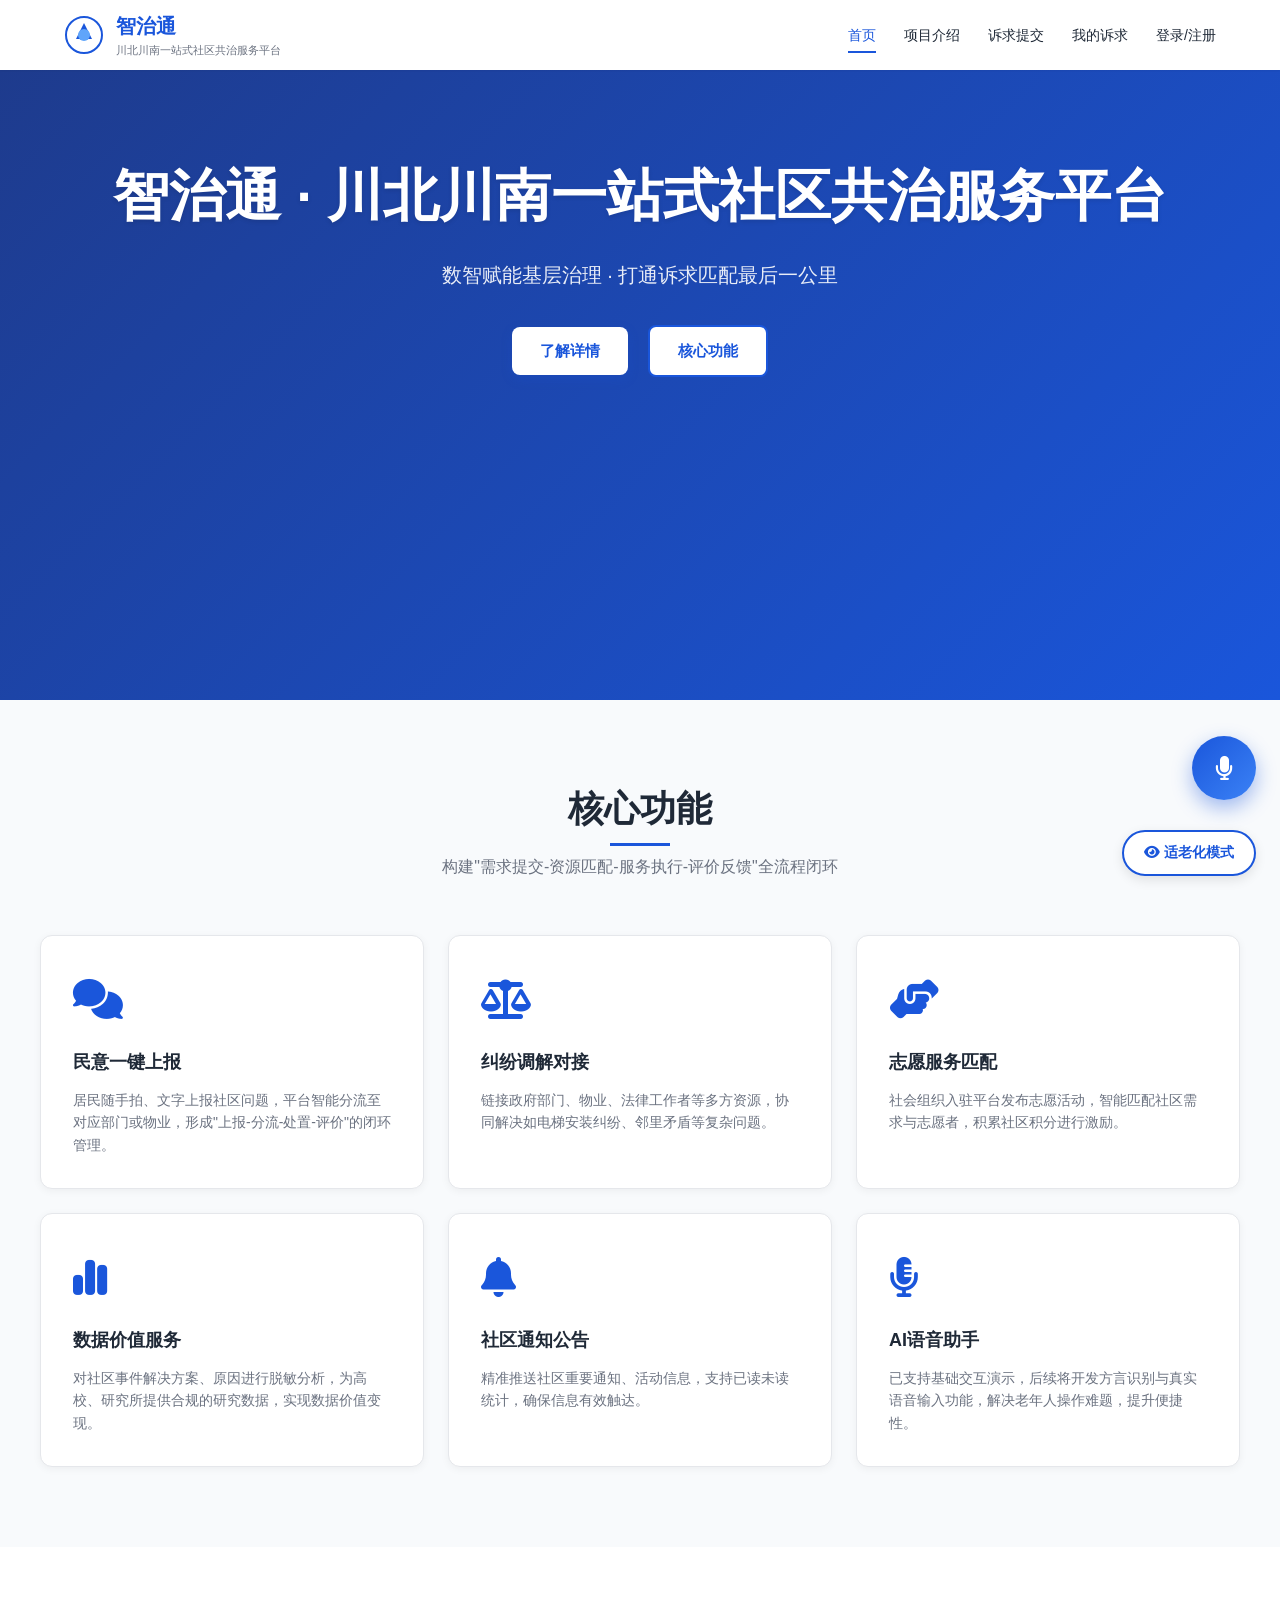
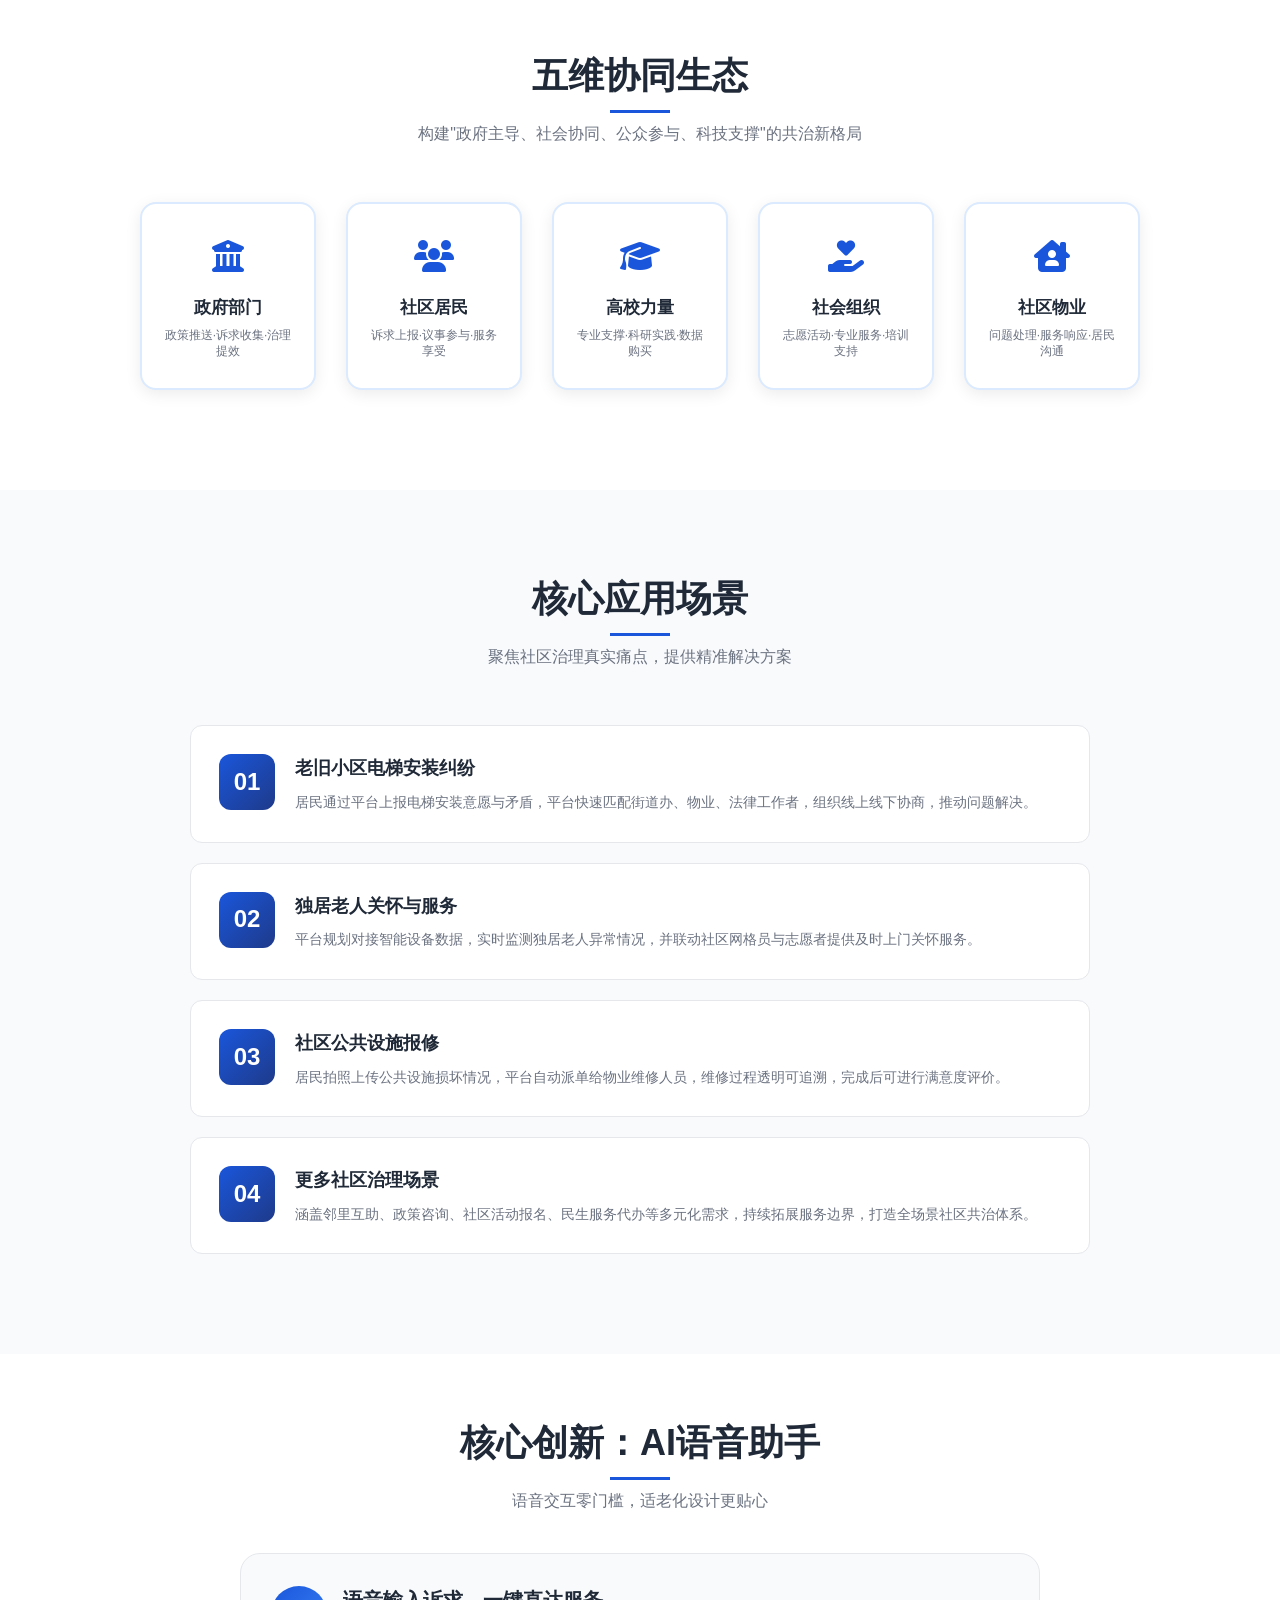
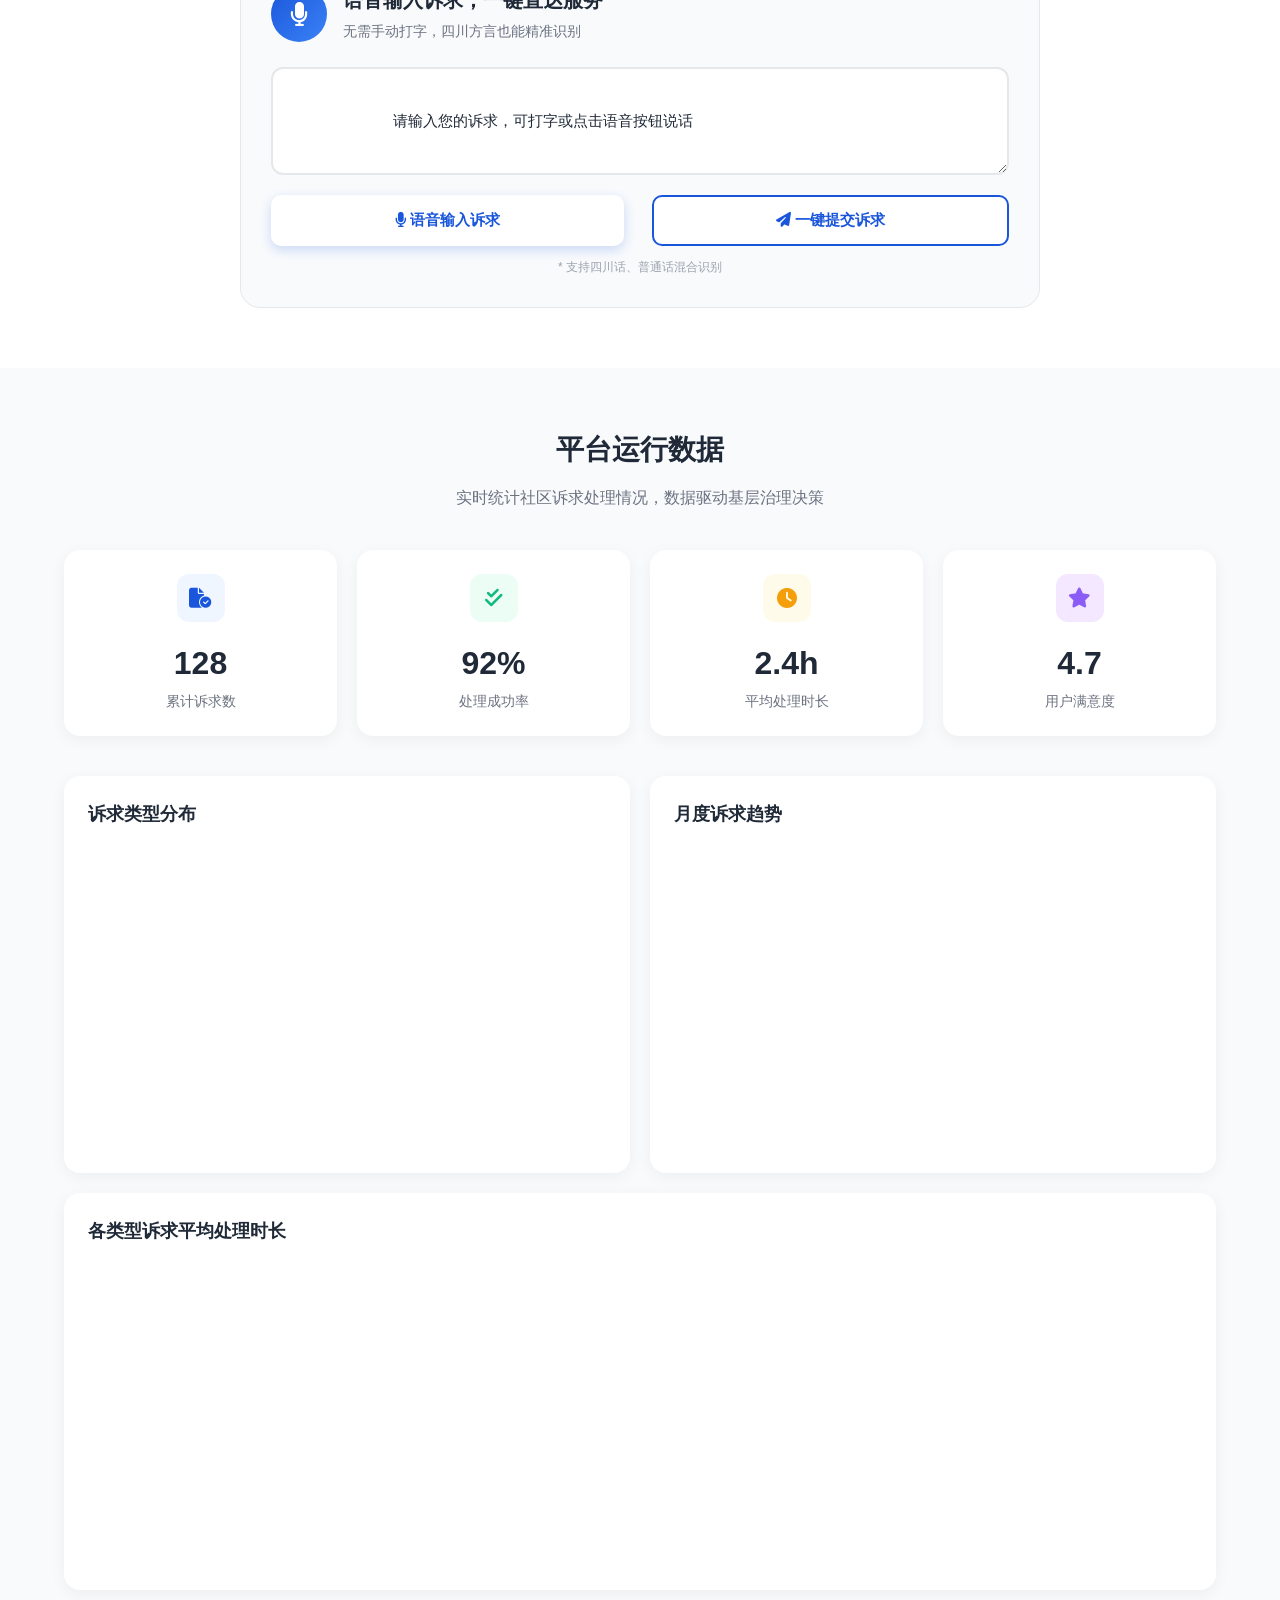
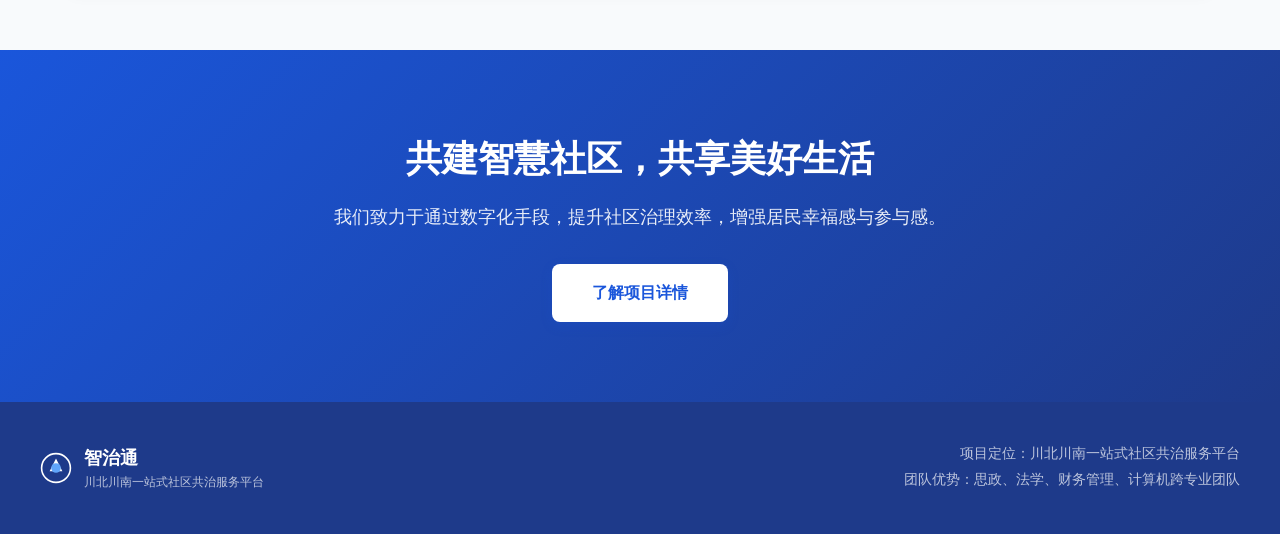
==== commit 532d1440: "Add files via upload 更新根目录为最新网站" ====
--- a/index.html
+++ b/index.html
@@ -1,815 +1,825 @@
-<!DOCTYPE html>
-<html lang="zh-CN">
-<head>
-    <meta charset="UTF-8">
-    <meta name="viewport" content="width=device-width, initial-scale=1.0">
-    <title>智治通 · 川北川南一站式社区共治服务平台</title>
-    <!-- 引入Font Awesome矢量图标 -->
-    <link rel="stylesheet" href="https://cdn.bootcdn.net/ajax/libs/font-awesome/6.4.0/css/all.min.css">
-    <style>
-        /* ==================== 全局样式 ==================== */
-        * { margin: 0; padding: 0; box-sizing: border-box; }
-        body {
-            font-family: -apple-system, BlinkMacSystemFont, "Segoe UI", "PingFang SC", "Hiragino Sans GB", "Microsoft YaHei", sans-serif;
-            color: #1f2937;
-            background-color: #f8fafc;
-            line-height: 1.6;
-        }
-        /* 全局平滑滚动 */
-        html {
-            scroll-behavior: smooth;
-        }
-        /* ==================== 导航栏 ==================== */
-        .navbar {
-            background: #ffffff;
-            box-shadow: 0 1px 2px rgba(0,0,0,0.05);
-            position: fixed;
-            top: 0;
-            left: 0;
-            right: 0;
-            z-index: 1000;
-            height: 70px;
-        }
-        .nav-container {
-            max-width: 1200px;
-            margin: 0 auto;
-            padding: 0 24px;
-            height: 100%;
-            display: flex;
-            justify-content: space-between;
-            align-items: center;
-        }
-        .nav-brand {
-            display: flex;
-            align-items: center;
-            gap: 12px;
-        }
-        .brand-logo {
-            display: flex;
-            align-items: center;
-        }
-        .brand-text {
-            display: flex;
-            flex-direction: column;
-        }
-        .brand-name {
-            font-size: 20px;
-            font-weight: 700;
-            color: #1a56db;
-        }
-        .brand-slogan {
-            font-size: 11px;
-            color: #6b7280;
-        }
-        .nav-menu {
-            display: flex;
-            list-style: none;
-            gap: 32px;
-        }
-        .nav-menu a {
-            text-decoration: none;
-            color: #1f2937;
-            font-size: 14px;
-            font-weight: 500;
-            padding: 8px 0;
-            border-bottom: 2px solid transparent;
-            transition: all 0.3s;
-        }
-        .nav-menu a:hover, .nav-menu a.active {
-            color: #1a56db;
-            border-bottom-color: #1a56db;
-        }
-        /* 移动端汉堡菜单 */
-        .nav-toggle {
-            display: none;
-            cursor: pointer;
-        }
-        .nav-menu-mobile {
-            display: none;
-            position: fixed;
-            top: 70px;
-            left: 0;
-            right: 0;
-            background: white;
-            flex-direction: column;
-            padding: 20px;
-            box-shadow: 0 4px 8px rgba(0,0,0,0.1);
-            z-index: 999;
-        }
-        .nav-menu-mobile.active {
-            display: flex;
-        }
-        .nav-menu-mobile li {
-            list-style: none;
-            margin-bottom: 16px;
-        }
-        .nav-menu-mobile a {
-            text-decoration: none;
-            color: #1f2937;
-            font-size: 16px;
-            font-weight: 500;
-        }
-        /* ==================== Hero 区域 ==================== */
-        .hero {
-            background: linear-gradient(135deg, #1e3a8a 0%, #1a56db 100%);
-            color: white;
-            padding: 160px 24px 120px;
-            min-height: 700px;
-            position: relative;
-            overflow: hidden;
-        }
-        .hero::before {
-            content: '';
-            position: absolute;
-            top: 0;
-            left: 0;
-            right: 0;
-            bottom: 0;
-            background: url('https://picsum.photos/id/1048/1920/1080') center/cover;
-            opacity: 0.1;
-        }
-        .hero-container {
-            max-width: 1200px;
-            margin: 0 auto;
-            text-align: center;
-            position: relative;
-            z-index: 1;
-        }
-        .hero-title {
-            font-size: 56px;
-            font-weight: 700;
-            line-height: 1.3;
-            margin-bottom: 24px;
-            text-shadow: 0 2px 4px rgba(0,0,0,0.1);
-        }
-        .hero-subtitle {
-            font-size: 20px;
-            line-height: 1.8;
-            color: rgba(255,255,255,0.9);
-            margin-bottom: 32px;
-        }
-        /* ==================== 按钮样式 ==================== */
-        .btn {
-            padding: 12px 28px;
-            border-radius: 8px;
-            font-size: 15px;
-            font-weight: 600;
-            border: none;
-            cursor: pointer;
-            transition: all 0.3s;
-            text-decoration: none;
-            display: inline-block;
-        }
-        .btn-primary {
-            background: #ffffff;
-            color: #1a56db;
-            box-shadow: 0 4px 12px rgba(26,86,219,0.2);
-        }
-        .btn-primary:hover {
-            transform: translateY(-2px);
-            box-shadow: 0 6px 16px rgba(26,86,219,0.3);
-        }
-        .btn-secondary {
-            background: transparent;
-            color: white;
-            border: 2px solid white;
-            margin-left: 16px;
-        }
-        .btn-secondary:hover {
-            background: rgba(255,255,255,0.1);
-        }
-        /* ==================== 通用 Section 样式 ==================== */
-        section {
-            padding: 80px 24px;
-        }
-        .section-container {
-            max-width: 1200px;
-            margin: 0 auto;
-        }
-        .section-header {
-            text-align: center;
-            margin-bottom: 56px;
-        }
-        .section-title {
-            font-size: 36px;
-            font-weight: 700;
-            color: #1f2937;
-            margin-bottom: 16px;
-            position: relative;
-            display: inline-block;
-        }
-        .section-title::after {
-            content: '';
-            position: absolute;
-            bottom: -8px;
-            left: 50%;
-            transform: translateX(-50%);
-            width: 60px;
-            height: 3px;
-            background: #1a56db;
-        }
-        .section-subtitle {
-            font-size: 16px;
-            color: #6b7280;
-        }
-        /* ==================== 核心功能 ==================== */
-        .features {
-            background: #f8fafc;
-        }
-        .features-grid {
-            display: grid;
-            grid-template-columns: repeat(auto-fit, minmax(350px, 1fr));
-            gap: 24px;
-        }
-        .feature-card {
-            background: #ffffff;
-            border-radius: 12px;
-            padding: 32px;
-            border: 1px solid #e5e7eb;
-            transition: all 0.3s;
-            box-shadow: 0 2px 8px rgba(0,0,0,0.05);
-        }
-        .feature-card:hover {
-            transform: translateY(-6px);
-            box-shadow: 0 8px 24px rgba(0,0,0,0.1);
-            border-color: #1a56db;
-        }
-        .feature-icon {
-            font-size: 40px;
-            margin-bottom: 16px;
-            color: #1a56db;
-        }
-        .feature-title {
-            font-size: 18px;
-            font-weight: 600;
-            color: #1f2937;
-            margin: 16px 0 12px;
-        }
-        .feature-desc {
-            font-size: 14px;
-            color: #6b7280;
-            line-height: 1.6;
-        }
-        /* ==================== 五维协同生态 ==================== */
-        .ecosystem {
-            background: #ffffff;
-            padding: 100px 24px;
-        }
-        .ecosystem-visual {
-            position: relative;
-            max-width: 1000px;
-            margin: 0 auto;
-            display: grid;
-            grid-template-columns: repeat(5, 1fr);
-            gap: 30px;
-        }
-        .ecosystem-node {
-            background: #ffffff;
-            border-radius: 16px;
-            padding: 28px 20px;
-            border: 2px solid #dbeafe;
-            box-shadow: 0 4px 16px rgba(0,0,0,0.08);
-            transition: all 0.3s;
-            text-align: center;
-        }
-        .ecosystem-node:hover {
-            transform: translateY(-8px);
-            box-shadow: 0 8px 24px rgba(26,86,219,0.15);
-            border-color: #1a56db;
-        }
-        .node-icon {
-            font-size: 32px;
-            margin-bottom: 10px;
-            color: #1a56db;
-        }
-        .node-title {
-            font-size: 17px;
-            font-weight: 700;
-            color: #1f2937;
-            margin-bottom: 6px;
-        }
-        .node-desc {
-            font-size: 12px;
-            color: #6b7280;
-            line-height: 1.4;
-        }
-        /* ==================== 应用场景 ==================== */
-        .scenarios {
-            background: #f8fafc;
-        }
-        .scenario-list {
-            max-width: 900px;
-            margin: 0 auto;
-        }
-        .scenario-item {
-            display: flex;
-            gap: 20px;
-            background: #ffffff;
-            border-radius: 12px;
-            padding: 28px;
-            margin-bottom: 20px;
-            border: 1px solid #e5e7eb;
-            transition: all 0.3s;
-        }
-        .scenario-item:hover {
-            box-shadow: 0 6px 16px rgba(0,0,0,0.08);
-        }
-        .scenario-number {
-            width: 56px;
-            height: 56px;
-            background: linear-gradient(135deg, #1a56db 0%, #1e3a8a 100%);
-            color: white;
-            font-size: 24px;
-            font-weight: 700;
-            border-radius: 12px;
-            display: flex;
-            align-items: center;
-            justify-content: center;
-            flex-shrink: 0;
-        }
-        .scenario-title {
-            font-size: 18px;
-            font-weight: 600;
-            color: #1f2937;
-            margin-bottom: 8px;
-        }
-        .scenario-desc {
-            font-size: 14px;
-            color: #6b7280;
-        }
-        /* ==================== AI语音助手模块 ==================== */
-        .ai-section {
-            background: #ffffff;
-            padding: 80px 24px;
-        }
-        .ai-demo {
-            background: #f0f7ff;
-            border: 2px solid #1a56db;
-            border-radius: 12px;
-            padding: 30px;
-            max-width: 700px;
-            margin: 0 auto;
-        }
-        .ai-demo-header {
-            display: flex;
-            align-items: center;
-            gap: 12px;
-            margin-bottom: 24px;
-        }
-        .ai-icon {
-            font-size: 36px;
-            color: #1a56db;
-        }
-        .ai-header-text h3 {
-            font-size: 22px;
-            color: #1f2937;
-            margin-bottom: 4px;
-        }
-        .ai-header-text p {
-            font-size: 14px;
-            color: #6b7280;
-        }
-        .ai-interaction {
-            display: flex;
-            flex-direction: column;
-            gap: 16px;
-        }
-        .ai-input, .ai-reply {
-            border-radius: 8px;
-            padding: 16px;
-            text-align: left;
-        }
-        .ai-input {
-            background: white;
-            border: 1px solid #dcdfe6;
-            cursor: pointer;
-        }
-        .ai-reply {
-            background: #1a56db;
-            color: white;
-            align-self: flex-start;
-            max-width: 80%;
-            display: none;
-            animation: fadeIn 0.5s ease;
-        }
-        @keyframes fadeIn {
-            from { opacity: 0; transform: translateY(10px); }
-            to { opacity: 1; transform: translateY(0); }
-        }
-        .ai-input strong, .ai-reply strong {
-            display: block;
-            margin-bottom: 4px;
-        }
-        .ai-note {
-            margin-top: 20px;
-            font-size: 13px;
-            color: #6b7280;
-            text-align: center;
-        }
-        /* ==================== CTA 区域 ==================== */
-        .cta {
-            background: linear-gradient(135deg, #1a56db 0%, #1e3a8a 100%);
-            color: white;
-            text-align: center;
-            padding: 80px 24px;
-        }
-        .cta-container {
-            max-width: 800px;
-            margin: 0 auto;
-        }
-        .cta-title {
-            font-size: 36px;
-            font-weight: 700;
-            margin-bottom: 16px;
-        }
-        .cta-subtitle {
-            font-size: 18px;
-            color: rgba(255,255,255,0.9);
-            margin-bottom: 32px;
-        }
-        .cta-buttons {
-            display: flex;
-            justify-content: center;
-            gap: 16px;
-        }
-        .btn-outline {
-            background: transparent;
-            border: 2px solid white;
-            color: white;
-        }
-        .btn-outline:hover {
-            background: rgba(255,255,255,0.1);
-        }
-        .btn-large {
-            padding: 16px 40px;
-            font-size: 16px;
-        }
-        /* ==================== 页脚 ==================== */
-        .footer {
-            background: #1e3a8a;
-            color: white;
-            padding: 40px 24px;
-        }
-        .footer-container {
-            max-width: 1200px;
-            margin: 0 auto;
-            display: flex;
-            justify-content: space-between;
-            align-items: center;
-        }
-        .footer-brand {
-            display: flex;
-            align-items: center;
-            gap: 12px;
-        }
-        .footer-brand-name {
-            font-size: 18px;
-            font-weight: 600;
-        }
-        .footer-brand-slogan {
-            font-size: 12px;
-            color: rgba(255,255,255,0.7);
-        }
-        .footer-info {
-            text-align: right;
-        }
-        .footer-info p {
-            font-size: 14px;
-            color: rgba(255,255,255,0.7);
-            margin-bottom: 4px;
-        }
-        /* ==================== 返回顶部按钮 ==================== */
-        #backToTop {
-            display: none;
-            position: fixed;
-            bottom: 30px;
-            right: 30px;
-            background: #1a56db;
-            color: white;
-            width: 40px;
-            height: 40px;
-            border-radius: 50%;
-            text-align: center;
-            line-height: 40px;
-            cursor: pointer;
-            box-shadow: 0 2px 8px rgba(0,0,0,0.2);
-            z-index: 999;
-        }
-        /* ==================== 响应式适配 ==================== */
-        @media (max-width: 968px) {
-            .hero-title {
-                font-size: 38px;
-            }
-            .hero-subtitle {
-                font-size: 18px;
-            }
-            .ai-demo {
-                padding: 24px;
-            }
-        }
-        @media (max-width: 640px) {
-            .nav-toggle {
-                display: block;
-            }
-            .nav-menu {
-                display: none;
-            }
-            .hero {
-                padding: 100px 16px 60px;
-            }
-            .hero-title {
-                font-size: 32px;
-            }
-            .hero-subtitle {
-                font-size: 16px;
-            }
-            .features-grid {
-                grid-template-columns: 1fr;
-            }
-            .footer-container {
-                flex-direction: column;
-                gap: 24px;
-                text-align: center;
-            }
-            .ecosystem-node {
-                min-width: 120px;
-                padding: 20px 16px;
-            }
-            .ecosystem-visual {
-                grid-template-columns: repeat(2, 1fr);
-                gap: 20px;
-            }
-            .scenario-item {
-                padding: 20px;
-            }
-            .ai-reply {
-                max-width: 100%;
-            }
-        }
-    </style>
-</head>
-<body>
-<!-- 导航栏 -->
-<nav class="navbar">
-    <div class="nav-container">
-        <div class="nav-brand">
-            <div class="brand-logo">
-                <svg width="40" height="40" viewBox="0 0 40 40" fill="none">
-                    <circle cx="20" cy="20" r="18" stroke="#1a56db" stroke-width="2"/>
-                    <path d="M20 8L28 24H12L20 8Z" fill="#1a56db"/>
-                    <circle cx="20" cy="20" r="6" fill="#60a5fa"/>
-                </svg>
-            </div>
-            <div class="brand-text">
-                <span class="brand-name">智治通</span>
-                <span class="brand-slogan">川北川南一站式社区共治服务平台</span>
-            </div>
-        </div>
-        <!-- 汉堡按钮 -->
-        <div class="nav-toggle" id="navToggle">
-            <svg width="24" height="24" viewBox="0 0 24 24" fill="none" stroke="#1a56db" stroke-width="2">
-                <line x1="3" y1="12" x2="21" y2="12"></line>
-                <line x1="3" y1="6" x2="21" y2="6"></line>
-                <line x1="3" y1="18" x2="21" y2="18"></line>
-            </svg>
-        </div>
-        <!-- 桌面菜单 -->
-        <ul class="nav-menu">
-            <li><a href="index.html" class="active">首页</a></li>
-            <li><a href="project.html">项目介绍</a></li>
-            <li><a href="#features">核心功能</a></li>
-            <li><a href="#ecosystem">协同生态</a></li>
-            <li><a href="#scenarios">应用场景</a></li>
-        </ul>
-    </div>
-</nav>
-<!-- 首页主体 -->
-<main>
-    <!-- Hero 区域 -->
-    <section class="hero">
-        <div class="hero-container">
-            <div class="hero-content">
-                <h1 class="hero-title">
-                    智治通 · 川北川南一站式社区共治服务平台
-                </h1>
-                <p class="hero-subtitle">
-                    数智赋能基层治理 · 打通诉求匹配最后一公里
-                </p>
-                <div class="hero-cta">
-                    <a href="project.html" class="btn btn-primary">了解详情</a>
-                    <a href="#features" class="btn btn-secondary">核心功能</a>
-                </div>
-            </div>
-        </div>
-    </section>
-    <!-- 核心功能 -->
-    <section id="features" class="features">
-        <div class="section-container">
-            <div class="section-header">
-                <h2 class="section-title">核心功能</h2>
-                <p class="section-subtitle">构建"需求提交-资源匹配-服务执行-评价反馈"全流程闭环</p>
-            </div>
-            <div class="features-grid">
-                <div class="feature-card">
-                    <div class="feature-icon"><i class="fa-solid fa-comments"></i></div>
-                    <h3 class="feature-title">民意一键上报</h3>
-                    <p class="feature-desc">居民随手拍、文字上报社区问题，平台智能分流至对应部门或物业，形成"上报-分流-处置-评价"的闭环管理。</p>
-                </div>
-                <div class="feature-card">
-                    <div class="feature-icon"><i class="fa-solid fa-scale-balanced"></i></div>
-                    <h3 class="feature-title">纠纷调解对接</h3>
-                    <p class="feature-desc">链接政府部门、物业、法律工作者等多方资源，协同解决如电梯安装纠纷、邻里矛盾等复杂问题。</p>
-                </div>
-                <div class="feature-card">
-                    <div class="feature-icon"><i class="fa-solid fa-handshake-angle"></i></div>
-                    <h3 class="feature-title">志愿服务匹配</h3>
-                    <p class="feature-desc">社会组织入驻平台发布志愿活动，智能匹配社区需求与志愿者，积累社区积分进行激励。</p>
-                </div>
-                <div class="feature-card">
-                    <div class="feature-icon"><i class="fa-solid fa-chart-simple"></i></div>
-                    <h3 class="feature-title">数据价值服务</h3>
-                    <p class="feature-desc">对社区事件解决方案、原因进行脱敏分析，为高校、研究所提供合规的研究数据，实现数据价值变现。</p>
-                </div>
-                <div class="feature-card">
-                    <div class="feature-icon"><i class="fa-solid fa-bell"></i></div>
-                    <h3 class="feature-title">社区通知公告</h3>
-                    <p class="feature-desc">精准推送社区重要通知、活动信息，支持已读未读统计，确保信息有效触达。</p>
-                </div>
-                <div class="feature-card">
-                    <div class="feature-icon"><i class="fa-solid fa-microphone-lines"></i></div>
-                    <h3 class="feature-title">AI语音助手（规划中）</h3>
-                    <p class="feature-desc">后续革新规划功能，支持语音输入诉求并一键跳转对应服务页面，解决老年人操作难题，提升便捷性。</p>
-                </div>
-            </div>
-        </div>
-    </section>
-    <!-- 五维协同生态 -->
-    <section id="ecosystem" class="ecosystem">
-        <div class="section-container">
-            <div class="section-header">
-                <h2 class="section-title">五维协同生态</h2>
-                <p class="section-subtitle">构建"政府主导、社会协同、公众参与、科技支撑"的共治新格局</p>
-            </div>
-            <div class="ecosystem-visual">
-                <div class="ecosystem-node">
-                    <div class="node-icon"><i class="fa-solid fa-building-columns"></i></div>
-                    <div class="node-title">政府部门</div>
-                    <div class="node-desc">政策推送·诉求收集·治理提效</div>
-                </div>
-                <div class="ecosystem-node">
-                    <div class="node-icon"><i class="fa-solid fa-users"></i></div>
-                    <div class="node-title">社区居民</div>
-                    <div class="node-desc">诉求上报·议事参与·服务享受</div>
-                </div>
-                <div class="ecosystem-node">
-                    <div class="node-icon"><i class="fa-solid fa-graduation-cap"></i></div>
-                    <div class="node-title">高校力量</div>
-                    <div class="node-desc">专业支撑·科研实践·数据购买</div>
-                </div>
-                <div class="ecosystem-node">
-                    <div class="node-icon"><i class="fa-solid fa-hand-holding-heart"></i></div>
-                    <div class="node-title">社会组织</div>
-                    <div class="node-desc">志愿活动·专业服务·培训支持</div>
-                </div>
-                <div class="ecosystem-node">
-                    <div class="node-icon"><i class="fa-solid fa-house-chimney-user"></i></div>
-                    <div class="node-title">社区物业</div>
-                    <div class="node-desc">问题处理·服务响应·居民沟通</div>
-                </div>
-            </div>
-        </div>
-    </section>
-    <!-- 应用场景 -->
-    <section id="scenarios" class="scenarios">
-        <div class="section-container">
-            <div class="section-header">
-                <h2 class="section-title">核心应用场景</h2>
-                <p class="section-subtitle">聚焦社区治理真实痛点，提供精准解决方案</p>
-            </div>
-            <div class="scenario-list">
-                <div class="scenario-item">
-                    <div class="scenario-number">01</div>
-                    <div>
-                        <h3 class="scenario-title">老旧小区电梯安装纠纷</h3>
-                        <p class="scenario-desc">居民通过平台上报电梯安装意愿与矛盾，平台快速匹配街道办、物业、法律工作者，组织线上线下协商，推动问题解决。</p>
-                    </div>
-                </div>
-                <div class="scenario-item">
-                    <div class="scenario-number">02</div>
-                    <div>
-                        <h3 class="scenario-title">独居老人关怀与服务</h3>
-                        <p class="scenario-desc">平台规划对接智能设备数据，实时监测独居老人异常情况，并联动社区网格员与志愿者提供及时上门关怀服务。</p>
-                    </div>
-                </div>
-                <div class="scenario-item">
-                    <div class="scenario-number">03</div>
-                    <div>
-                        <h3 class="scenario-title">社区公共设施报修</h3>
-                        <p class="scenario-desc">居民拍照上传公共设施损坏情况，平台自动派单给物业维修人员，维修过程透明可追溯，完成后可进行满意度评价。</p>
-                    </div>
-                </div>
-                <div class="scenario-item">
-                    <div class="scenario-number">04</div>
-                    <div>
-                        <h3 class="scenario-title">更多社区治理场景</h3>
-                        <p class="scenario-desc">涵盖邻里互助、政策咨询、社区活动报名、民生服务代办等多元化需求，持续拓展服务边界，打造全场景社区共治体系。</p>
-                    </div>
-                </div>
-            </div>
-        </div>
-    </section>
-    <!-- AI语音助手模块 -->
-    <section class="ai-section" id="ai-assistant">
-        <div class="section-container">
-            <div class="section-header">
-                <h2 class="section-title">核心创新：AI语音助手</h2>
-                <p class="section-subtitle">语音交互零门槛，适老化设计更贴心</p>
-            </div>
-            <div class="ai-demo">
-                <div class="ai-demo-header">
-                    <div class="ai-icon"><i class="fa-solid fa-microphone"></i></div>
-                    <div class="ai-header-text">
-                        <h3>语音输入诉求，一键直达服务</h3>
-                        <p>无需手动操作，方言也能精准识别（规划中支持四川话、重庆话等方言）</p>
-                    </div>
-                </div>
-                <div class="ai-interaction">
-                    <div class="ai-input" id="aiInput">
-                        <strong>用户语音输入：</strong>「我想咨询社区养老保险认证怎么办理？」
-                    </div>
-                    <div class="ai-reply" id="aiReply">
-                        <strong>AI语音回复：</strong>「已为您匹配养老保险认证服务，点击下方链接即可查看办理流程、所需材料及线上办理入口👇」
-                        <a href="#" style="color: #e0f2fe; text-decoration: underline; display: inline-block; margin-top: 8px;">👉 养老保险认证服务专区</a>
-                    </div>
-                </div>
-                <p class="ai-note">* 初版为静态展示，后续落地将开发真实语音识别、方言适配与页面跳转功能</p>
-            </div>
-        </div>
-    </section>
-    <!-- 行动号召 -->
-    <section class="cta">
-        <div class="cta-container">
-            <h2 class="cta-title">共建智慧社区，共享美好生活</h2>
-            <p class="cta-subtitle">我们致力于通过数字化手段，提升社区治理效率，增强居民幸福感与参与感。</p>
-            <div class="cta-buttons">
-                <a href="project.html" class="btn btn-primary btn-large">了解项目详情</a>
-            </div>
-        </div>
-    </section>
-</main>
-<!-- 返回顶部按钮 -->
-<div id="backToTop">↑</div>
-<!-- 页脚 -->
-<footer class="footer">
-    <div class="footer-container">
-        <div class="footer-brand">
-            <div class="brand-logo">
-                <svg width="32" height="32" viewBox="0 0 40 40" fill="none">
-                    <circle cx="20" cy="20" r="18" stroke="white" stroke-width="2"/>
-                    <path d="M20 8L28 24H12L20 8Z" fill="white"/>
-                    <circle cx="20" cy="20" r="6" fill="#60a5fa"/>
-                </svg>
-            </div>
-            <div class="brand-text">
-                <span class="footer-brand-name">智治通</span>
-                <span class="footer-brand-slogan">川北川南一站式社区共治服务平台 | 小挑校赛初版</span>
-            </div>
-        </div>
-        <div class="footer-info">
-            <p>项目定位：川北川南一站式社区共治服务平台</p>
-            <p>团队优势：思政、法学、财务管理、计算机跨专业团队</p>
-        </div>
-    </div>
-</footer>
-
-<!-- 脚本 -->
-<script>
-    // 移动端汉堡菜单
-    const navToggle = document.getElementById('navToggle');
-    // 复制桌面菜单到移动端
-    const mobileMenu = document.createElement('ul');
-    mobileMenu.className = 'nav-menu-mobile';
-    mobileMenu.innerHTML = document.querySelector('.nav-menu').innerHTML;
-    document.querySelector('.nav-container').appendChild(mobileMenu);
-    navToggle.addEventListener('click', () => {
-        mobileMenu.classList.toggle('active');
-    });
-
-    // AI交互展示
-    const aiInput = document.getElementById('aiInput');
-    const aiReply = document.getElementById('aiReply');
-    aiInput.addEventListener('click', () => {
-        aiReply.style.display = 'block';
-    });
-
-    // 返回顶部按钮
-    const backToTop = document.getElementById('backToTop');
-    window.addEventListener('scroll', () => {
-        backToTop.style.display = window.scrollY > 300 ? 'block' : 'none';
-    });
-    backToTop.addEventListener('click', () => {
-        window.scrollTo({ top: 0, behavior: 'smooth' });
-    });
-</script>
-</body>
-</html>
+<!DOCTYPE html>
+<html lang="zh-CN">
+<head>
+    <meta charset="UTF-8">
+    <meta name="viewport" content="width=device-width, initial-scale=1.0">
+    <title>智治通 · 川北川南一站式社区共治服务平台</title>
+    <!-- 引入公共样式 -->
+    <link rel="stylesheet" href="common.css">
+    <!-- 引入Font Awesome矢量图标 -->
+    <link rel="stylesheet" href="https://cdn.bootcdn.net/ajax/libs/font-awesome/6.4.0/css/all.min.css">
+    <!-- 引入 ECharts 5 稳定版 -->
+    <script src="https://cdn.bootcdn.net/ajax/libs/echarts/5.4.3/echarts.min.js"></script>
+    <style>
+        /* ==================== Hero 区域 独有样式 ==================== */
+        .hero {
+            background: linear-gradient(135deg, #1e3a8a 0%, #1a56db 100%);
+            color: white;
+            padding: 160px 24px 120px;
+            min-height: 700px;
+            position: relative;
+            overflow: hidden;
+        }
+        .hero::before {
+            content: '';
+            position: absolute;
+            top: 0;
+            left: 0;
+            right: 0;
+            bottom: 0;
+            background: url('https://picsum.photos/id/1048/1920/1080') center/cover;
+            opacity: 0.1;
+        }
+        .hero-container {
+            max-width: 1200px;
+            margin: 0 auto;
+            text-align: center;
+            position: relative;
+            z-index: 1;
+        }
+        .hero-title {
+            font-size: 56px;
+            font-weight: 700;
+            line-height: 1.3;
+            margin-bottom: 24px;
+            text-shadow: 0 2px 4px rgba(0,0,0,0.1);
+        }
+        .hero-subtitle {
+            font-size: 20px;
+            line-height: 1.8;
+            color: rgba(255,255,255,0.9);
+            margin-bottom: 32px;
+        }
+        /* ==================== 核心功能 独有样式 ==================== */
+        .features {
+            background: #f8fafc;
+        }
+        .features-grid {
+            display: grid;
+            grid-template-columns: repeat(auto-fit, minmax(350px, 1fr));
+            gap: 24px;
+        }
+        .feature-card {
+            background: #ffffff;
+            border-radius: 12px;
+            padding: 32px;
+            border: 1px solid #e5e7eb;
+            transition: all 0.3s;
+            box-shadow: 0 2px 8px rgba(0,0,0,0.05);
+        }
+        .feature-card:hover {
+            transform: translateY(-6px);
+            box-shadow: 0 8px 24px rgba(0,0,0,0.1);
+            border-color: #1a56db;
+        }
+        .feature-icon {
+            font-size: 40px;
+            margin-bottom: 16px;
+            color: #1a56db;
+        }
+        .feature-title {
+            font-size: 18px;
+            font-weight: 600;
+            color: #1f2937;
+            margin: 16px 0 12px;
+        }
+        .feature-desc {
+            font-size: 14px;
+            color: #6b7280;
+            line-height: 1.6;
+        }
+        /* ==================== 五维协同生态 独有样式 ==================== */
+        .ecosystem {
+            background: #ffffff;
+            padding: 100px 24px;
+        }
+        .ecosystem-visual {
+            position: relative;
+            max-width: 1000px;
+            margin: 0 auto;
+            display: grid;
+            grid-template-columns: repeat(5, 1fr);
+            gap: 30px;
+        }
+        .ecosystem-node {
+            background: #ffffff;
+            border-radius: 16px;
+            padding: 28px 20px;
+            border: 2px solid #dbeafe;
+            box-shadow: 0 4px 16px rgba(0,0,0,0.08);
+            transition: all 0.3s;
+            text-align: center;
+        }
+        .ecosystem-node:hover {
+            transform: translateY(-8px);
+            box-shadow: 0 8px 24px rgba(26,86,219,0.15);
+            border-color: #1a56db;
+        }
+        .node-icon {
+            font-size: 32px;
+            margin-bottom: 10px;
+            color: #1a56db;
+        }
+        .node-title {
+            font-size: 17px;
+            font-weight: 700;
+            color: #1f2937;
+            margin-bottom: 6px;
+        }
+        .node-desc {
+            font-size: 12px;
+            color: #6b7280;
+            line-height: 1.4;
+        }
+        /* ==================== 应用场景 独有样式 ==================== */
+        .scenarios {
+            background: #f8fafc;
+        }
+        .scenario-list {
+            max-width: 900px;
+            margin: 0 auto;
+        }
+        .scenario-item {
+            display: flex;
+            gap: 20px;
+            background: #ffffff;
+            border-radius: 12px;
+            padding: 28px;
+            margin-bottom: 20px;
+            border: 1px solid #e5e7eb;
+            transition: all 0.3s;
+        }
+        .scenario-item:hover {
+            box-shadow: 0 6px 16px rgba(0,0,0,0.08);
+        }
+        .scenario-number {
+            width: 56px;
+            height: 56px;
+            background: linear-gradient(135deg, #1a56db 0%, #1e3a8a 100%);
+            color: white;
+            font-size: 24px;
+            font-weight: 700;
+            border-radius: 12px;
+            display: flex;
+            align-items: center;
+            justify-content: center;
+            flex-shrink: 0;
+        }
+        .scenario-title {
+            font-size: 18px;
+            font-weight: 600;
+            color: #1f2937;
+            margin-bottom: 8px;
+        }
+        .scenario-desc {
+            font-size: 14px;
+            color: #6b7280;
+        }
+        /* ==================== AI语音助手模块 ==================== */
+        .ai-section {
+            background: #ffffff;
+            padding: 80px 24px;
+        }
+        .ai-demo {
+            background: #f0f7ff;
+            border: 2px solid #1a56db;
+            border-radius: 12px;
+            padding: 30px;
+            max-width: 700px;
+            margin: 0 auto;
+        }
+        .ai-demo-header {
+            display: flex;
+            align-items: center;
+            gap: 12px;
+            margin-bottom: 24px;
+        }
+        .ai-icon {
+            font-size: 36px;
+            color: #1a56db;
+        }
+        .ai-header-text h3 {
+            font-size: 22px;
+            color: #1f2937;
+            margin-bottom: 4px;
+        }
+        .ai-header-text p {
+            font-size: 14px;
+            color: #6b7280;
+        }
+        .ai-interaction {
+            display: flex;
+            flex-direction: column;
+            gap: 16px;
+        }
+        .ai-input, .ai-reply {
+            border-radius: 8px;
+            padding: 16px;
+            text-align: left;
+        }
+        .ai-input {
+            background: white;
+            border: 1px solid #dcdfe6;
+            cursor: pointer;
+        }
+        .ai-reply {
+            background: #1a56db;
+            color: white;
+            align-self: flex-start;
+            max-width: 80%;
+            display: none;
+            animation: fadeIn 0.5s ease;
+        }
+        @keyframes fadeIn {
+            from { opacity: 0; transform: translateY(10px); }
+            to { opacity: 1; transform: translateY(0); }
+        }
+        .ai-input strong, .ai-reply strong {
+            display: block;
+            margin-bottom: 4px;
+        }
+        .ai-note {
+            margin-top: 20px;
+            font-size: 13px;
+            color: #6b7280;
+            text-align: center;
+        }
+        /* ==================== CTA 区域 独有样式 ==================== */
+        .cta {
+            background: linear-gradient(135deg, #1a56db 0%, #1e3a8a 100%);
+            color: white;
+            text-align: center;
+            padding: 80px 24px;
+        }
+        .cta-container {
+            max-width: 800px;
+            margin: 0 auto;
+        }
+        .cta-title {
+            font-size: 36px;
+            font-weight: 700;
+            margin-bottom: 16px;
+        }
+        .cta-subtitle {
+            font-size: 18px;
+            color: rgba(255,255,255,0.9);
+            margin-bottom: 32px;
+        }
+        .cta-buttons {
+            display: flex;
+            justify-content: center;
+            gap: 16px;
+        }
+    </style>
+</head>
+<body>
+<!-- 导航栏 -->
+<nav class="navbar">
+    <div class="nav-container">
+        <div class="nav-brand">
+            <div class="brand-logo">
+                <svg width="40" height="40" viewBox="0 0 40 40" fill="none">
+                    <circle cx="20" cy="20" r="18" stroke="#1a56db" stroke-width="2"/>
+                    <path d="M20 8L28 24H12L20 8Z" fill="#1a56db"/>
+                    <circle cx="20" cy="20" r="6" fill="#60a5fa"/>
+                </svg>
+            </div>
+            <div class="brand-text">
+                <span class="brand-name">智治通</span>
+                <span class="brand-slogan">川北川南一站式社区共治服务平台</span>
+            </div>
+        </div>
+        <!-- 汉堡按钮 -->
+        <div class="nav-toggle" id="navToggle">
+            <svg width="24" height="24" viewBox="0 0 24 24" fill="none" stroke="#1a56db" stroke-width="2">
+                <line x1="3" y1="12" x2="21" y2="12"></line>
+                <line x1="3" y1="6" x2="21" y2="6"></line>
+                <line x1="3" y1="18" x2="21" y2="18"></line>
+            </svg>
+        </div>
+        <!-- 桌面菜单 -->
+        <ul class="nav-menu">
+            <li><a href="index.html" class="active">首页</a></li>
+            <li><a href="project.html">项目介绍</a></li>
+            <li><a href="appeal-submit.html">诉求提交</a></li>
+            <li><a href="appeal-query.html">我的诉求</a></li>
+            <!-- 个人中心入口：普通用户登录后显示 -->
+            <li id="profileNavItem" style="display: none;"><a href="profile.html">个人中心</a></li>
+            <!-- 管理员后台入口：管理员登录后显示 -->
+            <li id="adminNavItem" style="display: none;"><a href="admin.html">管理员后台</a></li>
+            <!-- 消息通知入口：普通用户登录后显示 -->
+            <li id="noticeNavItem" class="nav-notice" style="display: none;">
+                <a href="javascript:;">
+                    <i class="fa-solid fa-bell"></i>
+                    <span class="notice-badge" id="noticeBadge" style="display: none;">0</span>
+                </a>
+            </li>
+            <!-- 登录/注册入口：未登录显示 -->
+            <li id="loginNavItem"><a href="login.html" id="loginLink">登录/注册</a></li>
+            <!-- 退出登录入口：登录后显示 -->
+            <li id="logoutNavItem" style="display: none;"><a href="javascript:;" id="logoutBtn" style="color: #ef4444;">退出</a></li>
+        </ul>
+    </div>
+</nav>
+<!-- 首页主体 -->
+<main>
+    <!-- Hero 区域 -->
+    <section class="hero">
+        <div class="hero-container">
+            <div class="hero-content">
+                <h1 class="hero-title">
+                    智治通 · 川北川南一站式社区共治服务平台
+                </h1>
+                <p class="hero-subtitle">
+                    数智赋能基层治理 · 打通诉求匹配最后一公里
+                </p>
+                <div class="hero-cta">
+                    <a href="project.html" class="btn btn-primary">了解详情</a>
+                    <a href="#features" class="btn btn-secondary">核心功能</a>
+                </div>
+            </div>
+        </div>
+    </section>
+    <!-- 核心功能 -->
+    <section id="features" class="features">
+        <div class="section-container">
+            <div class="section-header">
+                <h2 class="section-title">核心功能</h2>
+                <p class="section-subtitle">构建"需求提交-资源匹配-服务执行-评价反馈"全流程闭环</p>
+            </div>
+            <div class="features-grid">
+                <div class="feature-card">
+                    <div class="feature-icon"><i class="fa-solid fa-comments"></i></div>
+                    <h3 class="feature-title">民意一键上报</h3>
+                    <p class="feature-desc">居民随手拍、文字上报社区问题，平台智能分流至对应部门或物业，形成"上报-分流-处置-评价"的闭环管理。</p>
+                </div>
+                <div class="feature-card">
+                    <div class="feature-icon"><i class="fa-solid fa-scale-balanced"></i></div>
+                    <h3 class="feature-title">纠纷调解对接</h3>
+                    <p class="feature-desc">链接政府部门、物业、法律工作者等多方资源，协同解决如电梯安装纠纷、邻里矛盾等复杂问题。</p>
+                </div>
+                <div class="feature-card">
+                    <div class="feature-icon"><i class="fa-solid fa-handshake-angle"></i></div>
+                    <h3 class="feature-title">志愿服务匹配</h3>
+                    <p class="feature-desc">社会组织入驻平台发布志愿活动，智能匹配社区需求与志愿者，积累社区积分进行激励。</p>
+                </div>
+                <div class="feature-card">
+                    <div class="feature-icon"><i class="fa-solid fa-chart-simple"></i></div>
+                    <h3 class="feature-title">数据价值服务</h3>
+                    <p class="feature-desc">对社区事件解决方案、原因进行脱敏分析，为高校、研究所提供合规的研究数据，实现数据价值变现。</p>
+                </div>
+                <div class="feature-card">
+                    <div class="feature-icon"><i class="fa-solid fa-bell"></i></div>
+                    <h3 class="feature-title">社区通知公告</h3>
+                    <p class="feature-desc">精准推送社区重要通知、活动信息，支持已读未读统计，确保信息有效触达。</p>
+                </div>
+                <div class="feature-card">
+                    <div class="feature-icon"><i class="fa-solid fa-microphone-lines"></i></div>
+                    <h3 class="feature-title">AI语音助手</h3>
+                    <p class="feature-desc">已支持基础交互演示，后续将开发方言识别与真实语音输入功能，解决老年人操作难题，提升便捷性。</p>
+                </div>
+            </div>
+        </div>
+    </section>
+    <!-- 五维协同生态 -->
+    <section id="ecosystem" class="ecosystem">
+        <div class="section-container">
+            <div class="section-header">
+                <h2 class="section-title">五维协同生态</h2>
+                <p class="section-subtitle">构建"政府主导、社会协同、公众参与、科技支撑"的共治新格局</p>
+            </div>
+            <div class="ecosystem-visual">
+                <div class="ecosystem-node">
+                    <div class="node-icon"><i class="fa-solid fa-building-columns"></i></div>
+                    <div class="node-title">政府部门</div>
+                    <div class="node-desc">政策推送·诉求收集·治理提效</div>
+                </div>
+                <div class="ecosystem-node">
+                    <div class="node-icon"><i class="fa-solid fa-users"></i></div>
+                    <div class="node-title">社区居民</div>
+                    <div class="node-desc">诉求上报·议事参与·服务享受</div>
+                </div>
+                <div class="ecosystem-node">
+                    <div class="node-icon"><i class="fa-solid fa-graduation-cap"></i></div>
+                    <div class="node-title">高校力量</div>
+                    <div class="node-desc">专业支撑·科研实践·数据购买</div>
+                </div>
+                <div class="ecosystem-node">
+                    <div class="node-icon"><i class="fa-solid fa-hand-holding-heart"></i></div>
+                    <div class="node-title">社会组织</div>
+                    <div class="node-desc">志愿活动·专业服务·培训支持</div>
+                </div>
+                <div class="ecosystem-node">
+                    <div class="node-icon"><i class="fa-solid fa-house-chimney-user"></i></div>
+                    <div class="node-title">社区物业</div>
+                    <div class="node-desc">问题处理·服务响应·居民沟通</div>
+                </div>
+            </div>
+        </div>
+    </section>
+    <!-- 应用场景 -->
+    <section id="scenarios" class="scenarios">
+        <div class="section-container">
+            <div class="section-header">
+                <h2 class="section-title">核心应用场景</h2>
+                <p class="section-subtitle">聚焦社区治理真实痛点，提供精准解决方案</p>
+            </div>
+            <div class="scenario-list">
+                <div class="scenario-item">
+                    <div class="scenario-number">01</div>
+                    <div>
+                        <h3 class="scenario-title">老旧小区电梯安装纠纷</h3>
+                        <p class="scenario-desc">居民通过平台上报电梯安装意愿与矛盾，平台快速匹配街道办、物业、法律工作者，组织线上线下协商，推动问题解决。</p>
+                    </div>
+                </div>
+                <div class="scenario-item">
+                    <div class="scenario-number">02</div>
+                    <div>
+                        <h3 class="scenario-title">独居老人关怀与服务</h3>
+                        <p class="scenario-desc">平台规划对接智能设备数据，实时监测独居老人异常情况，并联动社区网格员与志愿者提供及时上门关怀服务。</p>
+                    </div>
+                </div>
+                <div class="scenario-item">
+                    <div class="scenario-number">03</div>
+                    <div>
+                        <h3 class="scenario-title">社区公共设施报修</h3>
+                        <p class="scenario-desc">居民拍照上传公共设施损坏情况，平台自动派单给物业维修人员，维修过程透明可追溯，完成后可进行满意度评价。</p>
+                    </div>
+                </div>
+                <div class="scenario-item">
+                    <div class="scenario-number">04</div>
+                    <div>
+                        <h3 class="scenario-title">更多社区治理场景</h3>
+                        <p class="scenario-desc">涵盖邻里互助、政策咨询、社区活动报名、民生服务代办等多元化需求，持续拓展服务边界，打造全场景社区共治体系。</p>
+                    </div>
+                </div>
+            </div>
+        </div>
+    </section>
+
+    <!-- AI语音助手模块-->
+    <section class="ai-section" id="ai-assistant" style="background: #ffffff; padding: 60px 24px;">
+        <div class="section-container">
+            <div class="section-header" style="margin-bottom: 40px;">
+                <h2 class="section-title">核心创新：AI语音助手</h2>
+                <p class="section-subtitle">语音交互零门槛，适老化设计更贴心</p>
+            </div>
+            <div class="ai-demo" style="max-width: 800px; margin: 0 auto; background: #f8fafc; border-radius: 20px; padding: 30px; border: 1px solid #e5e7eb;">
+                <div class="ai-demo-header" style="display: flex; align-items: center; gap: 16px; margin-bottom: 24px;">
+                    <div class="ai-icon" style="width: 56px; height: 56px; border-radius: 50%; background: linear-gradient(135deg, #1a56db 0%, #3b82f6 100%); display: flex; align-items: center; justify-content: center;">
+                        <i class="fa-solid fa-microphone" style="font-size: 24px; color: white;"></i>
+                    </div>
+                    <div class="ai-header-text">
+                        <h3 style="font-size: 20px; margin-bottom: 4px; color: #1f2937;">语音输入诉求，一键直达服务</h3>
+                        <p style="color: #6b7280; font-size: 14px;">无需手动打字，四川方言也能精准识别</p>
+                    </div>
+                </div>
+                <div class="ai-interaction" style="display: flex; flex-direction: column; gap: 16px;">
+                    <!-- 输入框，提示文字 -->
+                    <div class="ai-input" id="aiInput" contenteditable="true" style="background: white; border: 2px solid #e5e7eb; border-radius: 12px; padding: 16px 20px; font-size: 15px; line-height: 1.6; cursor: text; color: #1f2937; min-height: 60px;">
+                        请输入您的诉求，可打字或点击语音按钮说话
+                    </div>
+                    <!-- AI回复：默认隐藏，有效输入后才显示 -->
+                    <div class="ai-reply" id="aiReply" style="display: none; background: #e0f2fe; border-radius: 12px; padding: 16px 20px; font-size: 15px; line-height: 1.6; color: #1e3a8a; max-width: 90%; margin-left: auto;">
+                        <strong>AI回复：</strong><span id="aiReplyText"></span>
+                        <a href="appeal-submit.html" style="color: #1a56db; text-decoration: underline; display: inline-block; margin-top: 8px;">👉 一键提交诉求</a>
+                    </div>
+                </div>
+                <!-- 按钮组 -->
+                <div style="display: flex; gap: 12px; margin-top: 20px;">
+                    <button class="btn btn-primary" id="aiVoiceBtn" style="flex: 1; padding: 14px; font-size: 15px; border-radius: 10px;">
+                        <i class="fa-solid fa-microphone"></i> 语音输入诉求
+                    </button>
+                    <button class="btn btn-secondary" id="aiSubmitBtn" style="flex: 1; padding: 14px; font-size: 15px; border-radius: 10px;">
+                        <i class="fa-solid fa-paper-plane"></i> 一键提交诉求
+                    </button>
+                </div>
+                <p style="text-align: center; margin-top: 12px; color: #9ca3af; font-size: 12px;">* 支持四川话、普通话混合识别</p>
+            </div>
+        </div>
+    </section>
+
+    <!-- 数据看板模块 -->
+    <!-- 平台运行数据看板 -->
+    <section class="data-board" style="max-width: 1200px; margin: 60px auto; padding: 0 24px;">
+        <div class="board-header" style="text-align: center; margin-bottom: 40px;">
+            <h2 style="font-size: 28px; color: #1f2937; margin-bottom: 12px;">平台运行数据</h2>
+            <p style="color: #6b7280;">实时统计社区诉求处理情况，数据驱动基层治理决策</p>
+        </div>
+
+        <!-- 统计卡片 -->
+        <div class="stats-cards" style="display: grid; grid-template-columns: repeat(auto-fit, minmax(200px, 1fr)); gap: 20px; margin-bottom: 40px;">
+            <div class="stat-card" style="background: white; border-radius: 16px; padding: 24px; box-shadow: 0 4px 16px rgba(0,0,0,0.05); text-align: center; transition: all 0.3s;">
+                <div class="stat-icon" style="width: 48px; height: 48px; background: #eff6ff; border-radius: 12px; display: flex; align-items: center; justify-content: center; margin: 0 auto 16px;">
+                    <i class="fa-solid fa-file-circle-check" style="color: #1a56db; font-size: 20px;"></i>
+                </div>
+                <div class="stat-number" id="totalAppeals" style="font-size: 32px; font-weight: 700; color: #1f2937;">0</div>
+                <div class="stat-label" style="color: #6b7280; font-size: 14px;">累计诉求数</div>
+            </div>
+            <div class="stat-card" style="background: white; border-radius: 16px; padding: 24px; box-shadow: 0 4px 16px rgba(0,0,0,0.05); text-align: center; transition: all 0.3s;">
+                <div class="stat-icon" style="width: 48px; height: 48px; background: #ecfdf5; border-radius: 12px; display: flex; align-items: center; justify-content: center; margin: 0 auto 16px;">
+                    <i class="fa-solid fa-check-double" style="color: #10b981; font-size: 20px;"></i>
+                </div>
+                <div class="stat-number" id="successRate" style="font-size: 32px; font-weight: 700; color: #1f2937;">0%</div>
+                <div class="stat-label" style="color: #6b7280; font-size: 14px;">处理成功率</div>
+            </div>
+            <div class="stat-card" style="background: white; border-radius: 16px; padding: 24px; box-shadow: 0 4px 16px rgba(0,0,0,0.05); text-align: center; transition: all 0.3s;">
+                <div class="stat-icon" style="width: 48px; height: 48px; background: #fffbeb; border-radius: 12px; display: flex; align-items: center; justify-content: center; margin: 0 auto 16px;">
+                    <i class="fa-solid fa-clock" style="color: #f59e0b; font-size: 20px;"></i>
+                </div>
+                <div class="stat-number" id="avgHandleTime" style="font-size: 32px; font-weight: 700; color: #1f2937;">0h</div>
+                <div class="stat-label" style="color: #6b7280; font-size: 14px;">平均处理时长</div>
+            </div>
+            <div class="stat-card" style="background: white; border-radius: 16px; padding: 24px; box-shadow: 0 4px 16px rgba(0,0,0,0.05); text-align: center; transition: all 0.3s;">
+                <div class="stat-icon" style="width: 48px; height: 48px; background: #f3e8ff; border-radius: 12px; display: flex; align-items: center; justify-content: center; margin: 0 auto 16px;">
+                    <i class="fa-solid fa-star" style="color: #8b5cf6; font-size: 20px;"></i>
+                </div>
+                <div class="stat-number" id="avgScore" style="font-size: 32px; font-weight: 700; color: #1f2937;">0.0</div>
+                <div class="stat-label" style="color: #6b7280; font-size: 14px;">用户满意度</div>
+            </div>
+        </div>
+
+        <!-- 图表行：诉求类型分布 月度趋势 -->
+        <div class="charts-row" style="display: grid; grid-template-columns: repeat(auto-fit, minmax(400px, 1fr)); gap: 20px; margin-bottom: 20px;">
+            <!-- 诉求类型分布饼图 -->
+            <div class="chart-card" style="background: white; border-radius: 16px; padding: 24px; box-shadow: 0 4px 16px rgba(0,0,0,0.05);">
+                <h3 style="font-size: 18px; color: #1f2937; margin-bottom: 20px;">诉求类型分布</h3>
+                <div id="appealTypeChart" style="width: 100%; height: 300px;"></div>
+            </div>
+            <!-- 月度诉求趋势折线图（新增，体现数据时效性） -->
+            <div class="chart-card" style="background: white; border-radius: 16px; padding: 24px; box-shadow: 0 4px 16px rgba(0,0,0,0.05);">
+                <h3 style="font-size: 18px; color: #1f2937; margin-bottom: 20px;">月度诉求趋势</h3>
+                <div id="appealTrendChart" style="width: 100%; height: 300px;"></div>
+            </div>
+        </div>
+
+        <!-- 处理时效统计柱状图 -->
+        <div class="chart-card" style="background: white; border-radius: 16px; padding: 24px; box-shadow: 0 4px 16px rgba(0,0,0,0.05);">
+            <h3 style="font-size: 18px; color: #1f2937; margin-bottom: 20px;">各类型诉求平均处理时长</h3>
+            <div id="handleTimeChart" style="width: 100%; height: 300px;"></div>
+        </div>
+    </section>
+
+    <!-- 行动号召 -->
+    <section class="cta">
+        <div class="cta-container">
+            <h2 class="cta-title">共建智慧社区，共享美好生活</h2>
+            <p class="cta-subtitle">我们致力于通过数字化手段，提升社区治理效率，增强居民幸福感与参与感。</p>
+            <div class="cta-buttons">
+                <a href="project.html" class="btn btn-primary btn-large">了解项目详情</a>
+            </div>
+        </div>
+    </section>
+</main>
+<!-- 返回顶部按钮 -->
+<div id="backToTop">↑</div>
+<!-- 页脚 -->
+<footer class="footer">
+    <div class="footer-container">
+        <div class="footer-brand">
+            <div class="brand-logo">
+                <svg width="32" height="32" viewBox="0 0 40 40" fill="none">
+                    <circle cx="20" cy="20" r="18" stroke="white" stroke-width="2"/>
+                    <path d="M20 8L28 24H12L20 8Z" fill="white"/>
+                    <circle cx="20" cy="20" r="6" fill="#60a5fa"/>
+                </svg>
+            </div>
+            <div class="brand-text">
+                <span class="footer-brand-name">智治通</span>
+                <span class="footer-brand-slogan">川北川南一站式社区共治服务平台 </span>
+            </div>
+        </div>
+        <div class="footer-info">
+            <p>项目定位：川北川南一站式社区共治服务平台</p>
+            <p>团队优势：思政、法学、财务管理、计算机跨专业团队</p>
+        </div>
+    </div>
+</footer>
+<!-- 引入公共脚本 -->
+<script src="common.js"></script>
+<!-- 页面独有脚本 -->
+<script>
+
+    // 数据看板初始化
+
+    document.addEventListener('DOMContentLoaded', function() {
+        // 1. 获取本地诉求数据
+        const allAppeals = JSON.parse(localStorage.getItem('zhizhitong_appeals')) || [];
+        let total, completed, pending, successRate, avgHandleTime, avgScore;
+        let typeData = {}, trendData = {}, handleTimeData = {};
+
+        if (allAppeals.length === 0) {
+            // 首次打开，使用默认模拟数据
+            total = 128;
+            completed = 118;
+            pending = 10;
+            successRate = 92;
+            avgHandleTime = 2.4;
+            avgScore = 4.7;
+            typeData = {
+                '纠纷调解': 25,
+                '设施报修': 42,
+                '志愿服务': 18,
+                '政策咨询': 22,
+                '社区建议': 15,
+                '其他': 6
+            };
+            trendData = {
+                '1月': 12, '2月': 15, '3月': 18, '4月': 22, '5月': 28, '6月': 33
+            };
+            handleTimeData = {
+                '纠纷调解': 3.2,
+                '设施报修': 1.8,
+                '志愿服务': 2.1,
+                '政策咨询': 0.5,
+                '社区建议': 2.8,
+                '其他': 2.5
+            };
+        } else {
+            // 有用户数据，使用真实数据计算
+            total = allAppeals.length;
+            completed = allAppeals.filter(a => a.status === '已完成').length;
+            pending = allAppeals.filter(a => a.status === '待处理' || a.status === '处理中' || a.status === '待核验').length;
+            successRate = total > 0 ? Math.round((completed / total) * 100) : 0;
+
+            // 计算平均处理时长（模拟，真实数据可加处理时间字段）
+            avgHandleTime = 2.4;
+            // 计算平均满意度（从评价数据取）
+            const scores = allAppeals.filter(a => a.score).map(a => a.score);
+            avgScore = scores.length > 0 ? (scores.reduce((a,b) => a+b, 0) / scores.length).toFixed(1) : 4.7;
+
+            // 统计类型数据
+            allAppeals.forEach(a => {
+                typeData[a.type] = (typeData[a.type] || 0) + 1;
+            });
+            // 统计月度趋势（模拟）
+            trendData = {
+                '1月': 12, '2月': 15, '3月': 18, '4月': 22, '5月': 28, '6月': 33
+            };
+            // 统计处理时长（模拟）
+            handleTimeData = {
+                '纠纷调解': 3.2,
+                '设施报修': 1.8,
+                '志愿服务': 2.1,
+                '政策咨询': 0.5,
+                '社区建议': 2.8,
+                '其他': 2.5
+            };
+        }
+
+        // 2. 更新统计卡片
+        document.getElementById('totalAppeals').textContent = total;
+        document.getElementById('successRate').textContent = `${successRate}%`;
+        document.getElementById('avgHandleTime').textContent = `${avgHandleTime}h`;
+        document.getElementById('avgScore').textContent = avgScore;
+
+        // 3. 渲染诉求类型分布饼图
+        const typeChart = echarts.init(document.getElementById('appealTypeChart'));
+        typeChart.setOption({
+            tooltip: { trigger: 'item' },
+            legend: { top: 'bottom' },
+            series: [{
+                name: '诉求数量',
+                type: 'pie',
+                radius: ['40%', '70%'],
+                itemStyle: { borderRadius: 10, borderColor: '#fff', borderWidth: 2 },
+                label: { show: true, formatter: '{b}: {c} ({d}%)' },
+                data: Object.entries(typeData).map(([name, value]) => ({ name, value }))
+            }]
+        });
+
+        // 4. 渲染月度诉求趋势折线图
+        const trendChart = echarts.init(document.getElementById('appealTrendChart'));
+        trendChart.setOption({
+            tooltip: { trigger: 'axis' },
+            xAxis: { type: 'category', data: Object.keys(trendData) },
+            yAxis: { type: 'value' },
+            series: [{
+                data: Object.values(trendData),
+                type: 'line',
+                smooth: true,
+                itemStyle: { color: '#1a56db' },
+                areaStyle: { color: 'rgba(26, 86, 219, 0.1)' }
+            }]
+        });
+
+        // 5. 渲染处理时长柱状图
+        const timeChart = echarts.init(document.getElementById('handleTimeChart'));
+        timeChart.setOption({
+            tooltip: { trigger: 'axis' },
+            xAxis: { type: 'category', data: Object.keys(handleTimeData), axisLabel: { interval: 0 } },
+            yAxis: { type: 'value', name: '小时' },
+            series: [{
+                data: Object.values(handleTimeData),
+                type: 'bar',
+                itemStyle: {
+                    color: function(params) {
+                        const colors = ['#1a56db', '#3b82f6', '#60a5fa', '#93c5fd', '#bfdbfe', '#dbeafe'];
+                        return colors[params.dataIndex];
+                    }
+                }
+            }]
+        });
+
+        // 响应式适配
+        window.addEventListener('resize', () => {
+            typeChart.resize();
+            trendChart.resize();
+            timeChart.resize();
+        });
+    });
+
+</script>
+
+
+<script>
+    document.addEventListener('DOMContentLoaded', function() {
+        const aiInput = document.getElementById('aiInput');
+        const aiReply = document.getElementById('aiReply');
+        const aiReplyText = document.getElementById('aiReplyText');
+        const aiVoiceBtn = document.getElementById('aiVoiceBtn');
+        const aiSubmitBtn = document.getElementById('aiSubmitBtn');
+
+        // 首次聚焦清空默认提示文字
+        let isFirstFocus = true;
+        aiInput.addEventListener('focus', function() {
+            if (isFirstFocus && this.innerText.includes("请输入您的诉求")) {
+                this.innerHTML = '';
+                isFirstFocus = false;
+            }
+        });
+
+        // 只有有效输入失去焦点后，才弹出AI回复
+        aiInput.addEventListener('blur', function() {
+            const inputText = this.innerText.trim();
+            // 过滤空内容、默认提示文字
+            if (inputText && !inputText.includes("请输入您的诉求") && inputText.length >= 5) {
+                aiReplyText.innerText = '已为您识别到诉求内容，点击下方按钮即可一键提交至诉求页面';
+                aiReply.style.display = 'block';
+            }
+        });
+
+        // 语音输入逻辑
+        aiVoiceBtn.addEventListener('click', async function() {
+            const btn = this;
+            startSpeechRecognition(async (status, text) => {
+                if (status === "onstart") {
+                    btn.style.background = '#ef4444';
+                    btn.innerHTML = '<i class="fa-solid fa-microphone-lines-slash"></i> 正在聆听...';
+                } else if (status === "onend") {
+                    const result = await stopSpeechRecognition();
+                    btn.style.background = '#1a56db';
+                    btn.innerHTML = '<i class="fa-solid fa-microphone"></i> 语音输入诉求';
+
+                    if (result) {
+                        aiInput.innerHTML = result;
+                        isFirstFocus = false;
+                        // 语音输入完成后，自动触发AI回复
+                        aiReplyText.innerText = '已为您识别到诉求内容，点击下方按钮即可一键提交';
+                        aiReply.style.display = 'block';
+                    }
+                } else if (status === "onerror") {
+                    btn.style.background = '#1a56db';
+                    btn.innerHTML = '<i class="fa-solid fa-microphone"></i> 语音输入诉求';
+                }
+            });
+        });
+
+        // 提交逻辑
+        aiSubmitBtn.addEventListener('click', function() {
+            let inputText = aiInput.innerText.trim();
+            if (inputText.includes("请输入您的诉求")) inputText = "";
+            if (!inputText || inputText.length < 5) {
+                alert("请先输入有效的诉求内容");
+                return;
+            }
+            localStorage.setItem('ai_input_appeal', inputText);
+            window.location.href = 'appeal-submit.html';
+        });
+    });
+</script>
+
+<!-- 移动端底部Tab导航 -->
+<div class="mobile-tab-bar">
+    <div class="tab-bar-list">
+        <a href="index.html" class="tab-bar-item active">
+            <i class="fa-solid fa-house"></i>
+            <span>首页</span>
+        </a>
+        <a href="appeal-submit.html" class="tab-bar-item">
+            <i class="fa-solid fa-file-pen"></i>
+            <span>提交诉求</span>
+        </a>
+        <a href="appeal-query.html" class="tab-bar-item">
+            <i class="fa-solid fa-list-check"></i>
+            <span>我的诉求</span>
+        </a>
+        <a href="profile.html" class="tab-bar-item">
+            <i class="fa-solid fa-user"></i>
+            <span>我的</span>
+        </a>
+    </div>
+</div>
+
+</body>
+</html>
--- a/common.css
+++ b/common.css
@@ -0,0 +1,945 @@
+
+/* ==================== 全局样式 ==================== */
+* { margin: 0; padding: 0; box-sizing: border-box; }
+body {
+    font-family: -apple-system, BlinkMacSystemFont, "Segoe UI", "PingFang SC", "Hiragino Sans GB", "Microsoft YaHei", sans-serif;
+    color: #1f2937;
+    background-color: #f8fafc;
+    line-height: 1.6;
+}
+/* 全局平滑滚动 */
+html {
+    scroll-behavior: smooth;
+}
+/* ==================== 导航栏 ==================== */
+.navbar {
+    background: #ffffff;
+    box-shadow: 0 1px 2px rgba(0,0,0,0.05);
+    position: fixed;
+    top: 0;
+    left: 0;
+    right: 0;
+    z-index: 1000;
+    height: 70px;
+}
+.nav-container {
+    max-width: 1200px;
+    margin: 0 auto;
+    padding: 0 24px;
+    height: 100%;
+    display: flex;
+    justify-content: space-between;
+    align-items: center;
+}
+.nav-brand {
+    display: flex;
+    align-items: center;
+    gap: 12px;
+    text-decoration: none;
+}
+.brand-logo {
+    display: flex;
+    align-items: center;
+}
+.brand-text {
+    display: flex;
+    flex-direction: column;
+}
+.brand-name {
+    font-size: 20px;
+    font-weight: 700;
+    color: #1a56db;
+}
+.brand-slogan {
+    font-size: 11px;
+    color: #6b7280;
+}
+.nav-menu {
+    display: flex;
+    list-style: none;
+    gap: 28px; /* 适配更多菜单项，调整间距 */
+    align-items: center; /* 所有菜单项垂直居中，解决高低不一 */
+    flex-wrap: nowrap; /* 禁止换行，保证一行显示 */
+    margin: 0;
+    padding: 0;
+}
+
+.nav-menu li {
+    flex-shrink: 0; /* 禁止菜单项被压缩，解决挤压错乱 */
+    list-style: none;
+}
+
+.nav-menu a {
+    text-decoration: none;
+    color: #1f2937;
+    font-size: 14px;
+    font-weight: 500;
+    padding: 8px 0;
+    border-bottom: 2px solid transparent;
+    transition: all 0.3s;
+}
+
+.nav-menu a:hover, .nav-menu a.active {
+    color: #1a56db;
+    border-bottom-color: #1a56db;
+}
+
+/* 消息通知图标样式优化，和导航栏高度对齐 */
+.nav-notice a {
+    position: relative;
+    display: flex;
+    align-items: center;
+    height: 70px; /* 和导航栏高度完全一致，垂直居中 */
+    padding: 0 !important;
+    border-bottom: none !important;
+}
+
+.notice-badge {
+    position: absolute;
+    top: 15px;
+    right: -8px;
+    width: 16px;
+    height: 16px;
+    background: #ef4444;
+    color: white;
+    border-radius: 50%;
+    font-size: 10px;
+    display: flex;
+    align-items: center;
+    justify-content: center;
+    font-weight: 600;
+    line-height: 1;
+}
+
+/* 移动端汉堡菜单 */
+.nav-toggle {
+    display: none;
+    cursor: pointer;
+}
+
+.nav-menu-mobile {
+    display: none;
+    position: fixed;
+    top: 70px;
+    left: 0;
+    right: 0;
+    background: white;
+    flex-direction: column;
+    padding: 20px;
+    box-shadow: 0 4px 8px rgba(0,0,0,0.1);
+    z-index: 999;
+}
+
+.nav-menu-mobile.active {
+    display: flex;
+}
+
+.nav-menu-mobile li {
+    list-style: none;
+    margin-bottom: 16px;
+}
+
+.nav-menu-mobile a {
+    text-decoration: none;
+    color: #1f2937;
+    font-size: 16px;
+    font-weight: 500;
+}
+/* ==================== 通用按钮基础样式 ==================== */
+.btn {
+    padding: 12px 28px;
+    border-radius: 8px;
+    font-size: 15px;
+    font-weight: 600;
+    border: none;
+    cursor: pointer;
+    transition: all 0.3s;
+    text-decoration: none;
+    display: inline-block;
+}
+.btn-primary {
+    background: #ffffff;
+    color: #1a56db;
+    box-shadow: 0 4px 12px rgba(26,86,219,0.2);
+}
+.btn-primary:hover {
+    transform: translateY(-2px);
+    box-shadow: 0 6px 16px rgba(26,86,219,0.3);
+}
+.btn-secondary {
+    background: transparent;
+    color: white;
+    border: 2px solid white;
+    margin-left: 16px;
+}
+.btn-secondary:hover {
+    background: rgba(255,255,255,0.1);
+}
+.btn-outline {
+    background: transparent;
+    border: 2px solid white;
+    color: white;
+}
+.btn-outline:hover {
+    background: rgba(255,255,255,0.1);
+}
+.btn-large {
+    padding: 16px 40px;
+    font-size: 16px;
+}
+/* ==================== 通用Section样式 ==================== */
+section {
+    padding: 80px 24px;
+}
+.section-container {
+    max-width: 1200px;
+    margin: 0 auto;
+}
+.section-header {
+    text-align: center;
+    margin-bottom: 56px;
+}
+.section-title {
+    font-size: 36px;
+    font-weight: 700;
+    color: #1f2937;
+    margin-bottom: 16px;
+    position: relative;
+    display: inline-block;
+}
+.section-title::after {
+    content: '';
+    position: absolute;
+    bottom: -8px;
+    left: 50%;
+    transform: translateX(-50%);
+    width: 60px;
+    height: 3px;
+    background: #1a56db;
+}
+.section-subtitle {
+    font-size: 16px;
+    color: #6b7280;
+}
+.bg-white {
+    background: #ffffff;
+}
+.bg-light {
+    background: #f8fafc;
+}
+/* ==================== 页脚 ==================== */
+.footer {
+    background: #1e3a8a;
+    color: white;
+    padding: 40px 24px;
+}
+.footer-container {
+    max-width: 1200px;
+    margin: 0 auto;
+    display: flex;
+    justify-content: space-between;
+    align-items: center;
+}
+.footer-brand {
+    display: flex;
+    align-items: center;
+    gap: 12px;
+}
+.footer-brand-name {
+    font-size: 18px;
+    font-weight: 600;
+}
+.footer-brand-slogan {
+    font-size: 12px;
+    color: rgba(255,255,255,0.7);
+}
+.footer-info {
+    text-align: right;
+}
+.footer-info p {
+    font-size: 14px;
+    color: rgba(255,255,255,0.7);
+    margin-bottom: 4px;
+}
+/* ==================== 返回顶部按钮 ==================== */
+#backToTop {
+    display: none;
+    position: fixed;
+    bottom: 30px;
+    right: 30px;
+    background: #1a56db;
+    color: white;
+    width: 40px;
+    height: 40px;
+    border-radius: 50%;
+    text-align: center;
+    line-height: 40px;
+    cursor: pointer;
+    box-shadow: 0 2px 8px rgba(0,0,0,0.2);
+    z-index: 999;
+}
+/* ==================== 通用表单基础样式 ==================== */
+.form-group {
+    margin-bottom: 24px;
+    position: relative;
+}
+.form-group label {
+    display: block;
+    font-size: 13px;
+    font-weight: 600;
+    color: #374151;
+    margin-bottom: 8px;
+    text-transform: uppercase;
+    letter-spacing: 0.5px;
+}
+.input-wrapper {
+    position: relative;
+}
+.input-wrapper i {
+    position: absolute;
+    left: 16px;
+    top: 50%;
+    transform: translateY(-50%);
+    color: #9ca3af;
+    font-size: 16px;
+    transition: all 0.3s;
+}
+.form-group input {
+    width: 100%;
+    padding: 14px 16px 14px 48px;
+    border: 2px solid #e5e7eb;
+    border-radius: 12px;
+    font-size: 15px;
+    color: #1f2937;
+    transition: all 0.3s;
+    background: #f9fafb;
+}
+.form-group input:focus {
+    outline: none;
+    border-color: #1a56db;
+    background: white;
+    box-shadow: 0 0 0 4px rgba(26, 86, 219, 0.1);
+}
+.form-group input:focus + i,
+.input-wrapper:focus-within i {
+    color: #1a56db;
+    transform: translateY(-50%) scale(1.1);
+}
+.form-group input::placeholder {
+    color: #9ca3af;
+}
+/* ==================== 通用错误提示样式 ==================== */
+.error-message {
+    color: #ef4444;
+    font-size: 12px;
+    margin-top: 4px;
+    display: none;
+}
+.error-message.show {
+    display: block;
+}
+/* ==================== 图片预览弹窗通用样式 ==================== */
+.image-modal {
+    position: fixed;
+    top: 0;
+    left: 0;
+    right: 0;
+    bottom: 0;
+    background: rgba(0,0,0,0.8);
+    z-index: 9999;
+    display: none;
+    align-items: center;
+    justify-content: center;
+    padding: 40px;
+}
+.modal-content {
+    max-width: 90%;
+    max-height: 90%;
+    border-radius: 16px;
+    overflow: hidden;
+}
+.modal-img {
+    width: 100%;
+    height: 100%;
+    object-fit: contain;
+}
+.close-modal {
+    position: absolute;
+    top: 24px;
+    right: 24px;
+    width: 40px;
+    height: 40px;
+    background: rgba(255,255,255,0.2);
+    border-radius: 50%;
+    display: flex;
+    align-items: center;
+    justify-content: center;
+    cursor: pointer;
+    transition: all 0.3s;
+}
+.close-modal:hover {
+    background: rgba(255,255,255,0.3);
+}
+.close-modal i {
+    color: white;
+    font-size: 20px;
+}
+/* ==================== 通用加载动画样式 ==================== */
+.loading {
+    display: none;
+    align-items: center;
+    justify-content: center;
+    gap: 8px;
+}
+.loading.active {
+    display: flex;
+}
+.spinner {
+    width: 18px;
+    height: 18px;
+    border: 2px solid rgba(255,255,255,0.3);
+    border-top-color: white;
+    border-radius: 50%;
+    animation: spin 0.8s linear infinite;
+}
+@keyframes spin {
+    to { transform: rotate(360deg); }
+}
+/* ==================== 通用响应式适配 ==================== */
+@media (max-width: 968px) {
+    .hero-title {
+        font-size: 38px;
+    }
+    .hero-subtitle {
+        font-size: 18px;
+    }
+}
+@media (max-width: 640px) {
+    .nav-toggle {
+        display: block;
+    }
+    .nav-menu {
+        display: none;
+    }
+    .hero {
+        padding: 100px 16px 60px;
+    }
+    .hero-title {
+        font-size: 32px;
+    }
+    .hero-subtitle {
+        font-size: 16px;
+    }
+    .features-grid {
+        grid-template-columns: 1fr;
+    }
+    .footer-container {
+        flex-direction: column;
+        gap: 24px;
+        text-align: center;
+    }
+    .ecosystem-node {
+        min-width: 120px;
+        padding: 20px 16px;
+    }
+    .ecosystem-visual {
+        grid-template-columns: repeat(2, 1fr);
+        gap: 20px;
+    }
+    .scenario-item {
+        padding: 20px;
+    }
+    .ai-reply {
+        max-width: 100%;
+    }
+    .back-btn a {
+        padding: 10px 24px;
+        font-size: 15px;
+    }
+}
+
+/* ==================== AI语音助手全功能专属样式 ==================== */
+/* 语音聆听弹窗 */
+.voice-modal {
+    position: fixed;
+    top: 50%;
+    left: 50%;
+    transform: translate(-50%, -50%);
+    background: rgba(255,255,255,0.98);
+    backdrop-filter: blur(20px);
+    border-radius: 24px;
+    padding: 40px 60px;
+    box-shadow: 0 20px 60px rgba(0,0,0,0.2);
+    z-index: 9999;
+    text-align: center;
+    display: none;
+}
+.voice-modal.show {
+    display: block;
+    animation: fadeInScale 0.3s ease;
+}
+@keyframes fadeInScale {
+    from { opacity: 0; transform: translate(-50%, -50%) scale(0.9); }
+    to { opacity: 1; transform: translate(-50%, -50%) scale(1); }
+}
+.voice-wave {
+    width: 80px;
+    height: 80px;
+    margin: 0 auto 20px;
+    border-radius: 50%;
+    background: #1a56db;
+    display: flex;
+    align-items: center;
+    justify-content: center;
+    animation: wave 1s infinite;
+}
+.voice-wave i {
+    font-size: 36px;
+    color: white;
+}
+@keyframes wave {
+    0% { box-shadow: 0 0 0 0 rgba(26, 86, 219, 0.7); }
+    70% { box-shadow: 0 0 0 20px rgba(26, 86, 219, 0); }
+    100% { box-shadow: 0 0 0 0 rgba(26, 86, 219, 0); }
+}
+.voice-modal-text {
+    font-size: 20px;
+    font-weight: 600;
+    color: #1f2937;
+    margin-bottom: 8px;
+}
+.voice-modal-subtitle {
+    font-size: 14px;
+    color: #6b7280;
+}
+
+/* 全局语音助手悬浮按钮 */
+.voice-assistant-btn {
+    position: fixed;
+    bottom: 100px;
+    right: 24px;
+    width: 64px;
+    height: 64px;
+    border-radius: 50%;
+    background: linear-gradient(135deg, #1a56db 0%, #3b82f6 100%);
+    color: white;
+    display: flex;
+    align-items: center;
+    justify-content: center;
+    font-size: 24px;
+    box-shadow: 0 8px 20px rgba(26, 86, 219, 0.4);
+    cursor: pointer;
+    z-index: 999;
+    transition: all 0.3s;
+    border: none;
+}
+.voice-assistant-btn:hover {
+    transform: scale(1.1);
+}
+.voice-assistant-btn.active {
+    background: #ef4444;
+    animation: pulse 1s infinite;
+}
+@keyframes pulse {
+    0% { box-shadow: 0 0 0 0 rgba(239, 68, 68, 0.7); }
+    70% { box-shadow: 0 0 0 15px rgba(239, 68, 68, 0); }
+    100% { box-shadow: 0 0 0 0 rgba(239, 68, 68, 0); }
+}
+
+/* 功能按钮组 */
+.voice-toggle-group {
+    position: fixed;
+    bottom: 24px;
+    right: 24px;
+    display: flex;
+    flex-direction: column;
+    gap: 12px;
+    z-index: 999;
+}
+.voice-toggle-btn {
+    padding: 12px 20px;
+    background: white;
+    border: 2px solid #1a56db;
+    border-radius: 30px;
+    color: #1a56db;
+    font-size: 14px;
+    font-weight: 600;
+    cursor: pointer;
+    box-shadow: 0 4px 12px rgba(0,0,0,0.1);
+    transition: all 0.3s;
+}
+.voice-toggle-btn:hover {
+    background: #1a56db;
+    color: white;
+}
+
+/* 适老化模式专属样式 */
+body.elder-mode {
+    font-size: 18px;
+}
+body.elder-mode .form-control,
+body.elder-mode .form-select,
+body.elder-mode .form-textarea,
+body.elder-mode .btn {
+    font-size: 18px;
+    padding: 16px 20px;
+    min-height: 56px;
+}
+body.elder-mode .navbar {
+    height: 80px;
+}
+body.elder-mode .nav-menu a {
+    font-size: 18px;
+}
+body.elder-mode .hero-title {
+    font-size: 42px;
+}
+body.elder-mode .hero-subtitle {
+    font-size: 20px;
+}
+body.elder-mode h3 {
+    font-size: 28px;
+}
+body.elder-mode p,
+body.elder-mode li {
+    font-size: 18px;
+    line-height: 2;
+}
+body.elder-mode .voice-assistant-btn {
+    width: 80px;
+    height: 80px;
+    font-size: 30px;
+    bottom: 120px;
+}
+body.elder-mode .voice-toggle-btn {
+    font-size: 16px;
+    padding: 14px 24px;
+}
+
+/* 修复文本框溢出问题 */
+.form-textarea, .ai-input, .appeal-content-box {
+    width: 100%;
+    min-height: 120px;
+    max-height: 300px;
+    padding: 16px;
+    box-sizing: border-box;
+    border: 2px solid #e5e7eb;
+    border-radius: 12px;
+    font-size: 16px;
+    line-height: 1.8;
+    overflow-y: auto; /* 内容多了自动出滚动条，不溢出 */
+    word-wrap: break-word; /* 长文本自动换行 */
+    white-space: pre-wrap;
+    resize: vertical; /* 只允许垂直拉伸，不破坏布局 */
+}
+
+.action-label {
+    display: inline-block;
+    width: 100%;
+    font-size: 13px;
+    font-weight: 600;
+    color: #374151;
+    margin-bottom: 8px;
+    white-space: nowrap;
+}
+
+/* 适配移动端 */
+@media (max-width: 640px) {
+    .form-textarea, .ai-input {
+        max-height: 200px;
+    }
+}
+
+/* 强制统一按钮文字颜色，解决混色看不清的问题 */
+.btn-secondary {
+    color: #1a56db !important;
+    background: white !important;
+    border: 2px solid #1a56db !important;
+}
+.btn-secondary:hover {
+    background: #1a56db !important;
+    color: white !important;
+}
+
+/* 按钮内的图标和文字颜色同步 */
+.btn-secondary i {
+    color: inherit !important;
+}
+
+
+/* 进度条的配套CSS */
+.progress-step span.active {
+    color: #1a56db !important;
+    font-weight: 600;
+}
+
+
+/* ==================== 移动端底部Tab导航 ==================== */
+.mobile-tab-bar {
+    display: none;
+    position: fixed;
+    bottom: 0;
+    left: 0;
+    right: 0;
+    background: white;
+    border-top: 1px solid #e5e7eb;
+    z-index: 1000;
+    padding-bottom: env(safe-area-inset-bottom); /* 适配iPhone刘海屏 */
+}
+
+.tab-bar-list {
+    display: flex;
+    justify-content: space-around;
+    align-items: center;
+    height: 60px;
+}
+
+.tab-bar-item {
+    display: flex;
+    flex-direction: column;
+    align-items: center;
+    justify-content: center;
+    flex: 1;
+    text-decoration: none;
+    color: #6b7280;
+    font-size: 12px;
+    transition: all 0.3s;
+}
+
+.tab-bar-item i {
+    font-size: 20px;
+    margin-bottom: 4px;
+}
+
+.tab-bar-item.active {
+    color: #1a56db;
+}
+
+/* 移动端适配：显示底部Tab，隐藏原来的汉堡菜单 */
+@media (max-width: 640px) {
+    .nav-toggle {
+        display: none;
+    }
+    .mobile-tab-bar {
+        display: block;
+    }
+    /* 给页面底部留空，避免内容被Tab遮挡 */
+    body {
+        padding-bottom: 70px;
+    }
+    /* 调整全局悬浮按钮位置，避免和Tab重叠 */
+    .voice-assistant-btn {
+        bottom: 170px !important;
+    }
+    .elder-mode-toggle {
+        bottom: 90px !important;
+    }
+    #backToTop {
+        bottom: 170px !important;
+    }
+}
+
+
+/* ==================== 站内消息通知 ==================== */
+
+/* 导航栏消息图标 */
+.nav-notice {
+    position: relative;
+    cursor: pointer;
+    height: 70px;
+    display: flex;
+    align-items: center;
+}
+
+.nav-notice a {
+    display: flex;
+    align-items: center;
+    height: 100%;
+    padding: 0 !important;
+    border-bottom: none !important;
+    color: #1f2937;
+    text-decoration: none;
+}
+
+.nav-notice a:hover {
+    color: #1a56db;
+}
+
+.nav-notice a i {
+    font-size: 18px;
+}
+
+/* 未读消息小红点 */
+.notice-badge {
+    position: absolute;
+    top: 18px;
+    right: -8px;
+    width: 16px;
+    height: 16px;
+    background: #ef4444;
+    color: white;
+    border-radius: 50%;
+    font-size: 10px;
+    display: flex;
+    align-items: center;
+    justify-content: center;
+    font-weight: 600;
+    line-height: 1;
+    z-index: 10;
+}
+
+/* 消息弹窗 */
+.notice-modal {
+    position: fixed;
+    top: 70px;
+    right: 24px;
+    width: 360px;
+    max-height: 450px;
+    background: white;
+    border-radius: 12px;
+    box-shadow: 0 8px 24px rgba(0,0,0,0.15);
+    z-index: 9999;
+    display: none;
+    overflow: hidden;
+}
+
+.notice-modal.show {
+    display: block;
+    animation: fadeInDown 0.2s ease-out;
+}
+
+/* 弹窗弹出动画 */
+@keyframes fadeInDown {
+    from { opacity: 0; transform: translateY(-10px); }
+    to { opacity: 1; transform: translateY(0); }
+}
+
+/* 弹窗头部 */
+.notice-header {
+    padding: 16px 20px;
+    border-bottom: 1px solid #e5e7eb;
+    display: flex;
+    justify-content: space-between;
+    align-items: center;
+    position: sticky;
+    top: 0;
+    background: white;
+    z-index: 1;
+}
+
+/* 消息列表容器 */
+.notice-list {
+    max-height: 350px;
+    overflow-y: auto;
+}
+
+/* 单条消息样式 */
+.notice-item {
+    padding: 14px 20px;
+    border-bottom: 1px solid #f3f4f6;
+    cursor: pointer;
+    transition: all 0.2s;
+}
+
+.notice-item:hover {
+    background: #f8fafc;
+}
+
+.notice-item.unread {
+    background: #eff6ff;
+}
+
+.notice-title {
+    font-size: 14px;
+    font-weight: 600;
+    color: #1f2937;
+    margin-bottom: 4px;
+}
+
+.notice-content {
+    font-size: 13px;
+    color: #6b7280;
+    margin-bottom: 6px;
+    line-height: 1.4;
+}
+
+.notice-time {
+    font-size: 12px;
+    color: #9ca3af;
+}
+
+
+/* ==================== 待核验状态样式 ==================== */
+/* 状态标签样式 */
+.status-verifying {
+    background: #fff7ed;
+    color: #ea580c;
+}
+/* 卡片左侧边框颜色 */
+.appeal-card.verifying {
+    border-left-color: #ea580c;
+}
+/* 进度条激活文字颜色 */
+.progress-step span.active {
+    color: #1a56db;
+    font-weight: 600;
+}
+/* 核验操作按钮样式 */
+.btn-verify-pass {
+    background: #10b981;
+    color: white;
+}
+.btn-verify-pass:hover {
+    background: #059669;
+}
+.btn-verify-reject {
+    background: #ef4444;
+    color: white;
+}
+.btn-verify-reject:hover {
+    background: #dc2626;
+}
+/* 驳回原因弹窗样式 */
+.verify-modal {
+    position: fixed;
+    top: 0;
+    left: 0;
+    width: 100%;
+    height: 100%;
+    background: rgba(0,0,0,0.5);
+    display: none;
+    align-items: center;
+    justify-content: center;
+    z-index: 9999;
+}
+.verify-modal.show {
+    display: flex;
+}
+.verify-modal-box {
+    background: white;
+    border-radius: 16px;
+    padding: 32px;
+    max-width: 500px;
+    width: 90%;
+}
+.verify-modal-title {
+    font-size: 18px;
+    font-weight: 600;
+    color: #1f2937;
+    margin-bottom: 16px;
+}
+.verify-modal-textarea {
+    width: 100%;
+    min-height: 100px;
+    padding: 12px;
+    border: 2px solid #e5e7eb;
+    border-radius: 8px;
+    font-size: 14px;
+    margin-bottom: 20px;
+    resize: vertical;
+}
+.verify-modal-btns {
+    display: flex;
+    gap: 12px;
+    justify-content: flex-end;
+}
